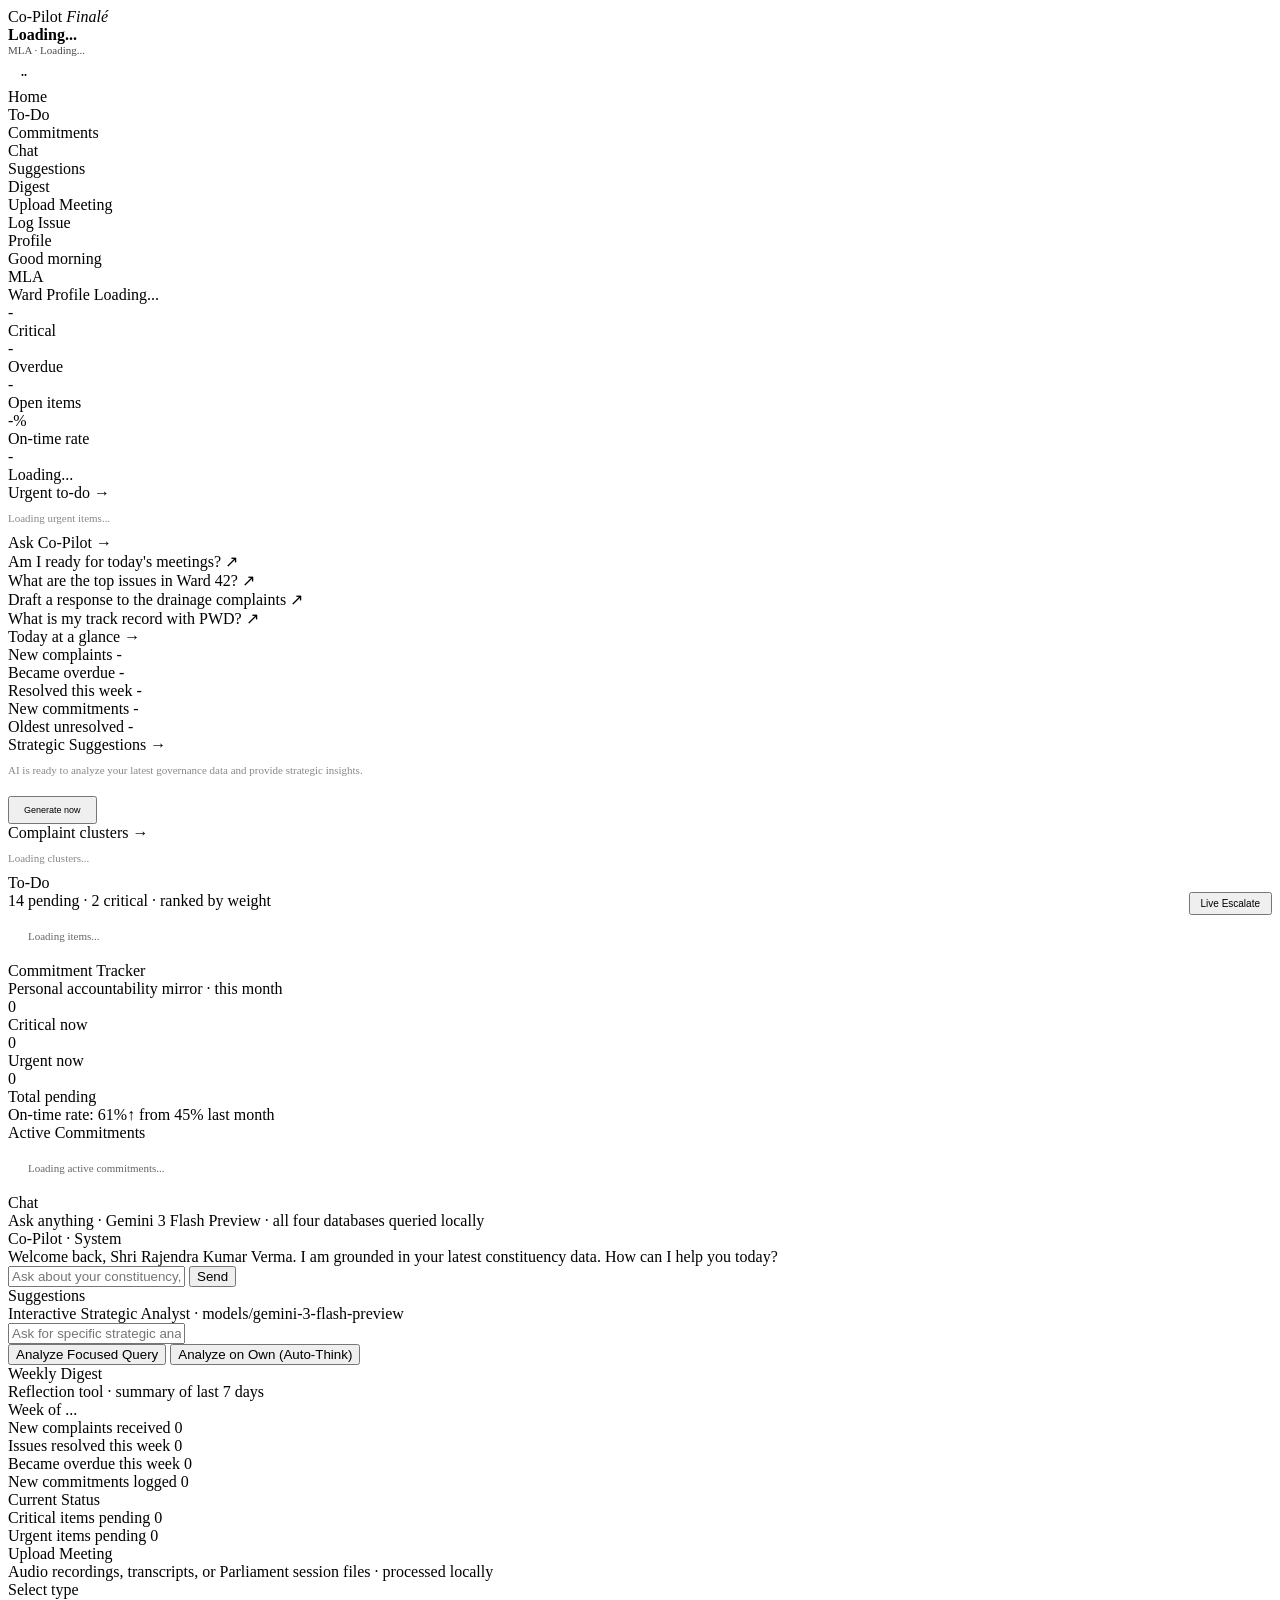
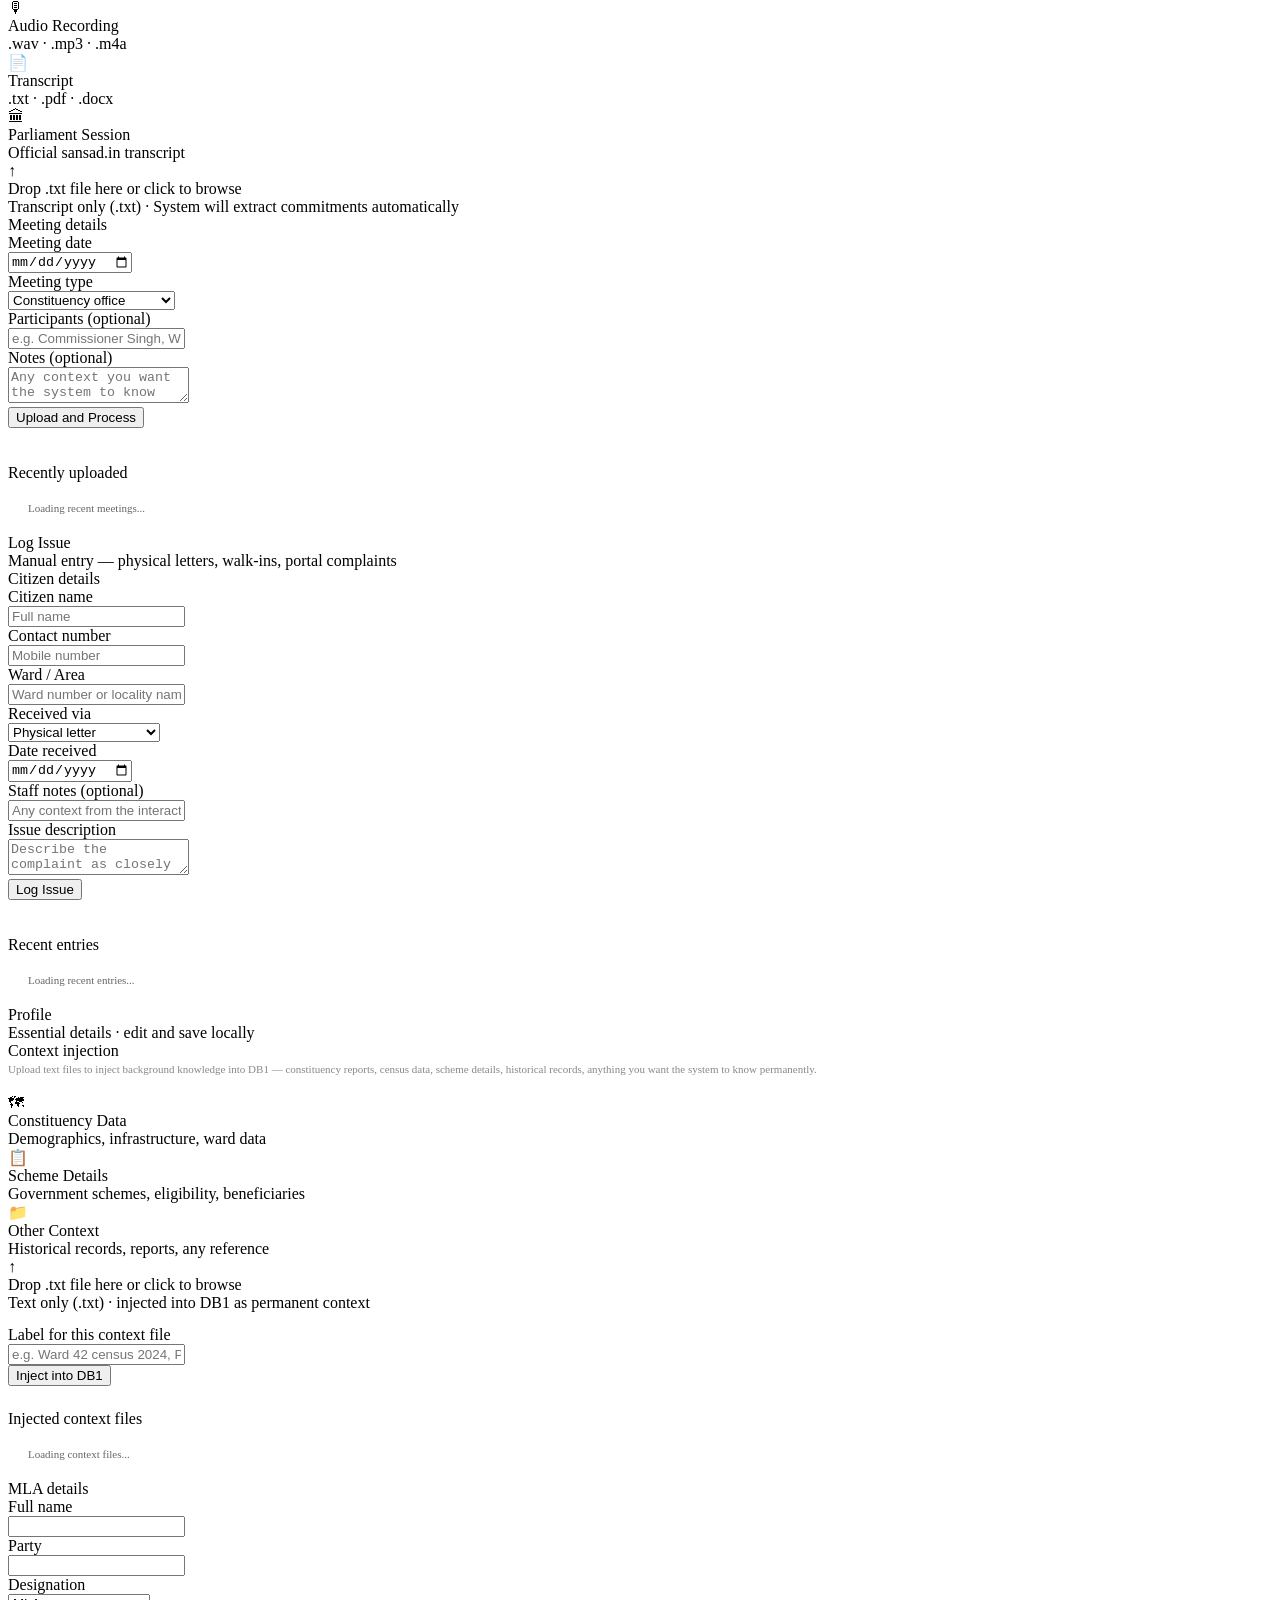
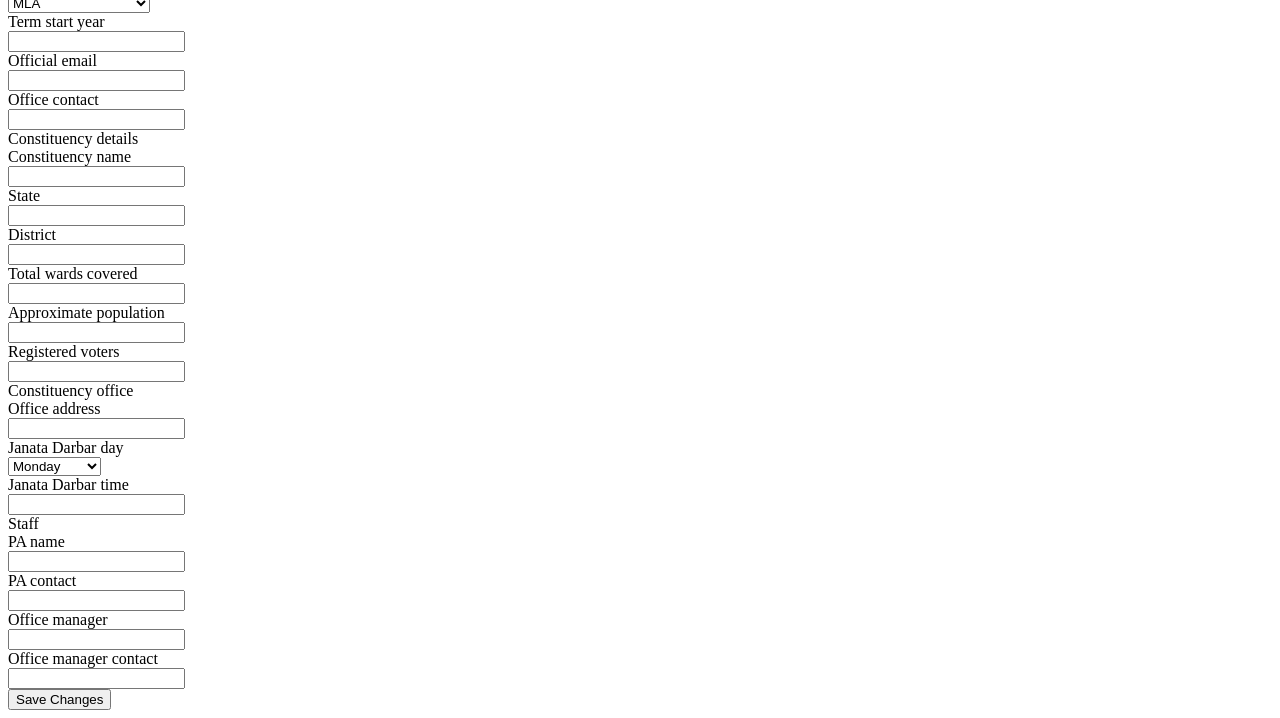
==== Project/index.html @ c38d3a48 "UI/UX overhaul: Transition to Modern Secretariat design system - Updated typography to IBM Plex Sans" ====
<!DOCTYPE html>
<html lang="en">

<head>
  <meta charset="UTF-8">
  <meta name="viewport" content="width=device-width, initial-scale=1.0">
  <title>Co-Pilot</title>
  <link rel="stylesheet" href="/static/style.css">
</head>

<body>

  <div class="topbar">
    <div class="logo">Co-Pilot <em>Finalé</em></div>
    <div class="user-info">
      <div>
        <b id="top-user-name">Loading...</b>
        <div id="top-user-sub" style="font-size: 11px; opacity: 0.7;">MLA · Loading...</div>
      </div>
      <div style="width: 32px; height: 32px; background: var(--mid); border-radius: 50%; display: flex; align-items: center; justify-content: center; font-weight: 600; color: var(--blue); font-size: 12px; border: 1px solid var(--border);">
        <span id="user-initials">..</span>
      </div>
    </div>
  </div>

  <div class="nav">
    <div class="nav-tab active" onclick="go(this,'home')">Home</div>
    <div class="nav-tab" onclick="go(this,'todo')">To-Do</div>
    <div class="nav-tab" onclick="go(this,'commitments')">Commitments</div>
    <div class="nav-tab" onclick="go(this,'chat')">Chat</div>
    <div class="nav-tab" onclick="go(this,'suggestions')">Suggestions</div>
    <div class="nav-tab" onclick="go(this,'digest')">Digest</div>
    <div class="nav-tab" onclick="go(this,'upload')">Upload Meeting</div>
    <div class="nav-tab" onclick="go(this,'issues')">Log Issue</div>
    <div class="nav-tab" onclick="go(this,'profile')">Profile</div>
  </div>

  <!-- HOME -->
  <div class="page active" id="page-home">

    <div class="home-hero">
      <div>
        <div class="home-greeting" id="home-greeting-text">Good morning</div>
        <div class="home-name"><span id="hero-user-name">MLA</span></div>
        <div class="home-meta" id="hero-user-meta">Ward Profile Loading...</div>
        <div class="home-quick-stats">
          <div class="hqs">
            <div class="hqs-num red">-</div>
            <div class="hqs-lbl">Critical</div>
          </div>
          <div class="hqs">
            <div class="hqs-num amber">-</div>
            <div class="hqs-lbl">Overdue</div>
          </div>
          <div class="hqs">
            <div class="hqs-num blue">-</div>
            <div class="hqs-lbl">Open items</div>
          </div>
          <div class="hqs">
            <div class="hqs-num green">-%</div>
            <div class="hqs-lbl">On-time rate</div>
          </div>
        </div>
      </div>
      <div class="home-date-block">
        <div class="home-big-date" id="home-date-day">-</div>
        <div class="home-day" id="home-date-full">Loading...</div>
      </div>
    </div>

    <div class="home-grid">

      <!-- URGENT TODO -->
      <div class="home-card" onclick="goPage('todo')">
        <div class="home-card-label">Urgent to-do <span>→</span></div>
        <div style="color:#888;font-size:11px;padding:10px 0">Loading urgent items...</div>
      </div>

      <!-- QUICK CHAT -->
      <div class="home-card" onclick="goPage('chat')">
        <div class="home-card-label">Ask Co-Pilot <span>→</span></div>
        <div class="home-chat-prompt">
          <span>Am I ready for today's meetings?</span>
          <span class="home-chat-prompt-arrow">↗</span>
        </div>
        <div class="home-chat-prompt">
          <span>What are the top issues in Ward 42?</span>
          <span class="home-chat-prompt-arrow">↗</span>
        </div>
        <div class="home-chat-prompt">
          <span>Draft a response to the drainage complaints</span>
          <span class="home-chat-prompt-arrow">↗</span>
        </div>
        <div class="home-chat-prompt">
          <span>What is my track record with PWD?</span>
          <span class="home-chat-prompt-arrow">↗</span>
        </div>
      </div>

      <!-- TODAY'S DIGEST -->
      <div class="home-card" onclick="goPage('digest')">
        <div class="home-card-label">Today at a glance <span>→</span></div>
        <div class="home-digest-row">
          <span class="hdr-key">New complaints</span>
          <span class="hdr-val">-</span>
        </div>
        <div class="home-digest-row">
          <span class="hdr-key">Became overdue</span>
          <span class="hdr-val red">-</span>
        </div>
        <div class="home-digest-row">
          <span class="hdr-key">Resolved this week</span>
          <span class="hdr-val green">-</span>
        </div>
        <div class="home-digest-row">
          <span class="hdr-key">New commitments</span>
          <span class="hdr-val">-</span>
        </div>
        <div class="home-digest-row">
          <span class="hdr-key">Oldest unresolved</span>
          <span class="hdr-val">-</span>
        </div>
      </div>

      <!-- SUGGESTIONS -->
      <div class="home-card" onclick="goPage('suggestions')">
        <div class="home-card-label">Strategic Suggestions <span>→</span></div>
        <div id="home-suggestions-content">
          <div style="color:#888;font-size:11px;padding:10px 0">AI is ready to analyze your latest governance data and provide strategic insights.</div>
        </div>
        <div style="margin-top:10px">
          <button class="gen-btn" style="margin-bottom:0;font-size:9px;padding:7px 14px"
            onclick="event.stopPropagation();showSug()">Generate now</button>
        </div>
      </div>

      <!-- COMPLAINT CLUSTERS -->
      <div class="home-card" onclick="goPage('issues')">
        <div class="home-card-label">Complaint clusters <span>→</span></div>
        <div style="color:#888;font-size:11px;padding:10px 0">Loading clusters...</div>
      </div>

    </div>

  </div>
  </div>

  <div class="page" id="page-todo">
    <div class="page-title">To-Do</div>
    <div class="page-sub">
      <span id="todo-stats-summary">14 pending · 2 critical</span> · ranked by weight
      <button class="gen-btn" style="float:right;margin:0;padding:4px 10px;font-size:10px" onclick="liveEscalate()">Live Escalate</button>
    </div>

    <div style="color:#666;font-size:11px;padding:20px">Loading items...</div>
  </div>

  <!-- COMMITMENTS -->
  <div class="page" id="page-commitments">
    <div class="page-title">Commitment Tracker</div>
    <div class="page-sub">Personal accountability mirror · this month</div>

    <div class="stats-row">
      <div class="stat-box clickable" onclick="goTodo('critical')">
        <div class="stat-num red">0</div>
        <div class="stat-lbl">Critical now</div>
      </div>
      <div class="stat-box clickable" onclick="goTodo('urgent')">
        <div class="stat-num amber">0</div>
        <div class="stat-lbl">Urgent now</div>
      </div>
      <div class="stat-box clickable" onclick="goTodo()">
        <div class="stat-num blue">0</div>
        <div class="stat-lbl">Total pending</div>
      </div>
    </div>

    <div class="bar-wrap">
      <div class="bar">
        <div class="bar-fill" style="width:61%"></div>
      </div>
      <div class="bar-labels"><span>On-time rate: 61%</span><span>↑ from 45% last month</span></div>
    </div>

    <div class="section-label">Active Commitments</div>
    <div id="active-commitments-list" class="issue-list">
      <div style="color:#666;font-size:11px;padding:20px">Loading active commitments...</div>
    </div>

    <div id="history-section"></div>
  </div>

  <!-- CHAT -->
  <div class="page" id="page-chat">
    <div class="page-title">Chat</div>
    <div class="page-sub">Ask anything · Gemini 3 Flash Preview · all four databases queried locally</div>

    <div class="chat-wrap">
      <div class="chat-log">
        <div class="msg">
          <div class="msg-from">Co-Pilot · System</div>
          <div class="bubble ai">
            Welcome back, Shri Rajendra Kumar Verma. I am grounded in your latest constituency data. How can I help you today?
          </div>
        </div>
      </div>
      <div class="chat-input-row">
        <input class="chat-input" type="text"
          placeholder="Ask about your constituency, commitments, patterns, or draft a response...">
        <button class="chat-send">Send</button>
      </div>
    </div>
  </div>

  <!-- SUGGESTIONS -->
  <div class="page" id="page-suggestions">
    <div class="page-title">Suggestions</div>
    <div class="page-sub">Interactive Strategic Analyst · models/gemini-3-flash-preview</div>
    <div class="sug-input-wrap">
      <input type="text" id="sug-query" placeholder="Ask for specific strategic analysis... (e.g. 'How can I fix the drainage crisis in Ward 42?')">
      <div class="sug-btn-group">
        <button class="gen-btn" id="sug-gen-btn" onclick="generateSuggestions()">Analyze Focused Query</button>
        <button class="gen-btn btn-alt" id="sug-auto-btn" onclick="generateSuggestions(true)">Analyze on Own (Auto-Think)</button>
      </div>
    </div>

    <div id="sug-trace-container" style="display:none; margin-bottom: 20px;">
        <div class="trace-dropdown">
            <div class="trace-header" onclick="toggleTrace()">
                <span id="trace-summary">Analysing...</span>
                <span class="trace-arrow">▼</span>
            </div>
            <div id="trace-content" class="trace-content" style="display:none">
                <!-- Trace entries injected here -->
            </div>
        </div>
    </div>

    <div id="sug-results" class="issue-list" style="display:none">
      <!-- Real suggestions will be injected here -->
    </div>

    <div id="sug-followup-area" style="display:none; border-top: 1px solid var(--mid); padding-top: 24px; margin-top: 30px;">
      <div class="section-label">Refine Strategic Analysis</div>
      <div class="sug-input-wrap" style="background: var(--paper); border: 2px solid var(--ink);">
        <input type="text" id="sug-chat-input" placeholder="Ask a follow-up or refine these suggestions...">
        <button class="gen-btn" style="margin-bottom:0" onclick="sendSuggestionsFollowup()">Analyze & Append</button>
      </div>
    </div>
  </div>

  <!-- DIGEST -->
  <div class="page" id="page-digest">
    <div class="page-title">Weekly Digest</div>
    <div class="page-sub">Reflection tool · summary of last 7 days</div>

    <div id="digest-weekly">
      <div class="digest-date" id="digest-period">Week of ...</div>

      <div class="d-row clickable" onclick="drillDown('New complaints', 'new_items')">
        <span class="d-key">New complaints received</span>
        <span class="d-val" id="dw-new-issues">0</span>
      </div>
      <div class="d-row clickable" onclick="drillDown('Issues resolved', 'resolved')">
        <span class="d-key">Issues resolved this week</span>
        <span class="d-val green" id="dw-resolved">0</span>
      </div>
      <div class="d-row clickable" onclick="drillDown('Became overdue', 'became_overdue')">
        <span class="d-key">Became overdue this week</span>
        <span class="d-val red" id="dw-overdue">0</span>
      </div>
      <div class="d-row clickable" onclick="drillDown('New commitments', 'new_commitments')">
        <span class="d-key">New commitments logged</span>
        <span class="d-val" id="dw-new-commitments">0</span>
      </div>

      <div class="section-label">Current Status</div>
      <div class="d-row clickable" onclick="goTodo('critical')">
        <span class="d-key">Critical items pending</span>
        <span class="d-val red" id="dw-open-critical">0</span>
      </div>
      <div class="d-row clickable" onclick="goTodo('urgent')">
        <span class="d-key">Urgent items pending</span>
        <span class="d-val amber" id="dw-open-urgent">0</span>
      </div>
    </div>
  </div>


  <!-- UPLOAD MEETING -->
  <div class="page" id="page-upload">
    <div class="page-title">Upload Meeting</div>
    <div class="page-sub">Audio recordings, transcripts, or Parliament session files · processed locally</div>

    <div class="section-label">Select type</div>

    <div class="upload-type-row">
      <div class="upload-type selected" onclick="selectType(this)">
        <div class="upload-type-icon">🎙</div>
        <div class="upload-type-name">Audio Recording</div>
        <div class="upload-type-desc">.wav · .mp3 · .m4a</div>
      </div>
      <div class="upload-type" onclick="selectType(this)">
        <div class="upload-type-icon">📄</div>
        <div class="upload-type-name">Transcript</div>
        <div class="upload-type-desc">.txt · .pdf · .docx</div>
      </div>
      <div class="upload-type" onclick="selectType(this)">
        <div class="upload-type-icon">🏛</div>
        <div class="upload-type-name">Parliament Session</div>
        <div class="upload-type-desc">Official sansad.in transcript</div>
      </div>
    </div>

    <div class="upload-zone" onclick="this.querySelector('input').click()" id="meeting-upload-zone">
      <div class="upload-icon">↑</div>
      <div class="upload-label" id="meeting-file-label">Drop .txt file here or click to browse</div>
      <div class="upload-sub">Transcript only (.txt) · System will extract commitments automatically</div>
      <input type="file" id="meeting-file-input" accept=".txt" style="display:none" onchange="document.getElementById('meeting-file-label').innerText = this.files[0].name">
    </div>

    <div class="section-label">Meeting details</div>

    <div class="field-row">
      <div class="field-label">Meeting date</div>
      <input class="field-input" type="date" id="meeting-date">
    </div>

    <div class="field-row">
      <div class="field-label">Meeting type</div>
      <select class="field-input" id="meeting-type">
        <option>Constituency office</option>
        <option>Department / bureaucrat</option>
        <option>Party internal</option>
        <option>Janata Darbar</option>
        <option>Parliament session</option>
        <option>Other</option>
      </select>
    </div>

    <div class="field-row">
      <div class="field-label">Participants (optional)</div>
      <input class="field-input" type="text" id="meeting-participants" placeholder="e.g. Commissioner Singh, Ward Councillor Sharma">
    </div>

    <div class="field-row">
      <div class="field-label">Notes (optional)</div>
      <textarea class="field-input" id="meeting-notes" placeholder="Any context you want the system to know about this meeting"></textarea>
    </div>

    <button class="submit-btn" id="meeting-upload-btn" onclick="uploadMeeting()">Upload and Process</button>
    <div id="meeting-upload-status" style="display:none;margin-top:12px;font-size:11px;color:var(--green)"></div>

    <div class="section-label" style="margin-top:36px">Recently uploaded</div>

    <div class="uploaded-list">
      <div style="color:#666;font-size:11px;padding:20px">Loading recent meetings...</div>
    </div>
  </div>

  <!-- LOG ISSUE -->
  <div class="page" id="page-issues">
    <div class="page-title">Log Issue</div>
    <div class="page-sub">Manual entry — physical letters, walk-ins, portal complaints</div>

    <div class="section-label">Citizen details</div>

    <div class="two-col">
      <div class="field-row">
        <div class="field-label">Citizen name</div>
        <input class="field-input" type="text" placeholder="Full name">
      </div>
      <div class="field-row">
        <div class="field-label">Contact number</div>
        <input class="field-input" type="text" placeholder="Mobile number">
      </div>
      <div class="field-row">
        <div class="field-label">Ward / Area</div>
        <input class="field-input" type="text" placeholder="Ward number or locality name">
      </div>
      <div class="field-row">
        <div class="field-label">Received via</div>
        <select class="field-input">
          <option>Physical letter</option>
          <option>Walk-in visit</option>
          <option>CPGRAMS portal</option>
          <option>State grievance portal</option>
          <option>Other portal</option>
          <option>Other</option>
        </select>
      </div>
      <div class="field-row">
        <div class="field-label">Date received</div>
        <input class="field-input" type="date">
      </div>
      <div class="field-row">
        <div class="field-label">Staff notes (optional)</div>
        <input class="field-input" type="text" placeholder="Any context from the interaction">
      </div>
      <div class="field-row full-col">
        <div class="field-label">Issue description</div>
        <textarea class="field-input"
          placeholder="Describe the complaint as closely to the citizen's own words as possible — used for clustering"></textarea>
      </div>
    </div>

    <button class="submit-btn" onclick="logIssue()">Log Issue</button>

    <div id="submit-confirm" style="display:none;margin-top:12px;font-size:11px;color:var(--green)">
      Issue logged — system will cluster and weight automatically
    </div>

    <div class="section-label" style="margin-top:36px">Recent entries</div>

    <div id="recent-complaints-list" class="issue-list">
      <div style="color:#666;font-size:11px;padding:20px">Loading recent entries...</div>
    </div>
  </div>

  <!-- PROFILE -->
  <div class="page" id="page-profile">
    <div class="page-title">Profile</div>
    <div class="page-sub">Essential details · edit and save locally</div>

    <div class="section-label">Context injection</div>

    <div style="font-size:11px;color:#888;margin-bottom:16px;line-height:1.7">
      Upload text files to inject background knowledge into DB1 — constituency reports, census data, scheme details,
      historical records, anything you want the system to know permanently.
    </div>

    <div class="upload-type-row" style="grid-template-columns:1fr 1fr 1fr">
      <div class="upload-type selected" onclick="selectCtx(this)">
        <div class="upload-type-icon">🗺</div>
        <div class="upload-type-name">Constituency Data</div>
        <div class="upload-type-desc">Demographics, infrastructure, ward data</div>
      </div>
      <div class="upload-type" onclick="selectCtx(this)">
        <div class="upload-type-icon">📋</div>
        <div class="upload-type-name">Scheme Details</div>
        <div class="upload-type-desc">Government schemes, eligibility, beneficiaries</div>
      </div>
      <div class="upload-type" onclick="selectCtx(this)">
        <div class="upload-type-icon">📁</div>
        <div class="upload-type-name">Other Context</div>
        <div class="upload-type-desc">Historical records, reports, any reference</div>
      </div>
    </div>

    <div class="upload-zone" onclick="this.querySelector('input').click()" style="margin-bottom:14px">
      <div class="upload-icon">↑</div>
      <div class="upload-label" id="ctx-file-label">Drop .txt file here or click to browse</div>
      <div class="upload-sub">Text only (.txt) · injected into DB1 as permanent context</div>
      <input type="file" id="ctx-file-input" accept=".txt" style="display:none" onchange="document.getElementById('ctx-file-label').innerText = this.files[0].name">
    </div>

    <div class="field-row">
      <div class="field-label">Label for this context file</div>
      <input class="field-input" type="text" id="ctx-label" placeholder="e.g. Ward 42 census 2024, PM Awas scheme details">
    </div>

    <button class="submit-btn" style="margin-bottom:24px" id="ctx-upload-btn" onclick="uploadContext()">Inject into DB1</button>

    <div id="inject-confirm" style="display:none;margin-bottom:16px;font-size:11px;color:var(--green)">
      Context injected — DB1 updated
    </div>

    <div class="section-label" style="margin-top:0">Injected context files</div>

    <div class="uploaded-list">
      <div style="color:#666;font-size:11px;padding:20px">Loading context files...</div>
    </div>

    <div class="section-label">MLA details</div>

    <div class="two-col">
      <div class="field-row">
        <div class="field-label">Full name</div>
        <input class="field-input" type="text" id="prof-name">
      </div>
      <div class="field-row">
        <div class="field-label">Party</div>
        <input class="field-input" type="text" id="prof-party">
      </div>
      <div class="field-row">
        <div class="field-label">Designation</div>
        <select class="field-input" id="prof-designation">
          <option>MLA</option>
          <option>MP (Lok Sabha)</option>
          <option>MP (Rajya Sabha)</option>
          <option>Municipal Councillor</option>
          <option>Other</option>
        </select>
      </div>
      <div class="field-row">
        <div class="field-label">Term start year</div>
        <input class="field-input" type="text" id="prof-term">
      </div>
      <div class="field-row">
        <div class="field-label">Official email</div>
        <input class="field-input" type="text" id="prof-email">
      </div>
      <div class="field-row">
        <div class="field-label">Office contact</div>
        <input class="field-input" type="text" id="prof-contact">
      </div>
    </div>

    <div class="section-label">Constituency details</div>

    <div class="two-col">
      <div class="field-row">
        <div class="field-label">Constituency name</div>
        <input class="field-input" type="text" id="prof-ward-name">
      </div>
      <div class="field-row">
        <div class="field-label">State</div>
        <input class="field-input" type="text" id="prof-state">
      </div>
      <div class="field-row">
        <div class="field-label">District</div>
        <input class="field-input" type="text" id="prof-district">
      </div>
      <div class="field-row">
        <div class="field-label">Total wards covered</div>
        <input class="field-input" type="text" id="prof-wards-covered">
      </div>
      <div class="field-row">
        <div class="field-label">Approximate population</div>
        <input class="field-input" type="text" id="prof-population">
      </div>
      <div class="field-row">
        <div class="field-label">Registered voters</div>
        <input class="field-input" type="text" id="prof-voters">
      </div>
    </div>

    <div class="section-label">Constituency office</div>

    <div class="two-col">
      <div class="field-row full-col">
        <div class="field-label">Office address</div>
        <input class="field-input" type="text" id="prof-address">
      </div>
      <div class="field-row">
        <div class="field-label">Janata Darbar day</div>
        <select class="field-input" id="prof-jd-day">
          <option>Monday</option>
          <option>Tuesday</option>
          <option>Wednesday</option>
          <option>Thursday</option>
          <option>Friday</option>
          <option>Saturday</option>
        </select>
      </div>
      <div class="field-row">
        <div class="field-label">Janata Darbar time</div>
        <input class="field-input" type="text" id="prof-jd-time">
      </div>
    </div>

    <div class="section-label">Staff</div>

    <div class="two-col">
      <div class="field-row">
        <div class="field-label">PA name</div>
        <input class="field-input" type="text" id="prof-pa-name">
      </div>
      <div class="field-row">
        <div class="field-label">PA contact</div>
        <input class="field-input" type="text" id="prof-pa-contact">
      </div>
      <div class="field-row">
        <div class="field-label">Office manager</div>
        <input class="field-input" type="text" id="prof-manager-name">
      </div>
      <div class="field-row">
        <div class="field-label">Office manager contact</div>
        <input class="field-input" type="text" id="prof-manager-contact">
      </div>
    </div>


    <button class="submit-btn" onclick="saveProfile()">Save Changes</button>

    <div id="prof-confirm" style="display:none;margin-top:12px;font-size:11px;color:var(--green)">
      Changes saved locally
    </div>
  </div>

  <script src="/static/script.js"></script>
</body>

</html>
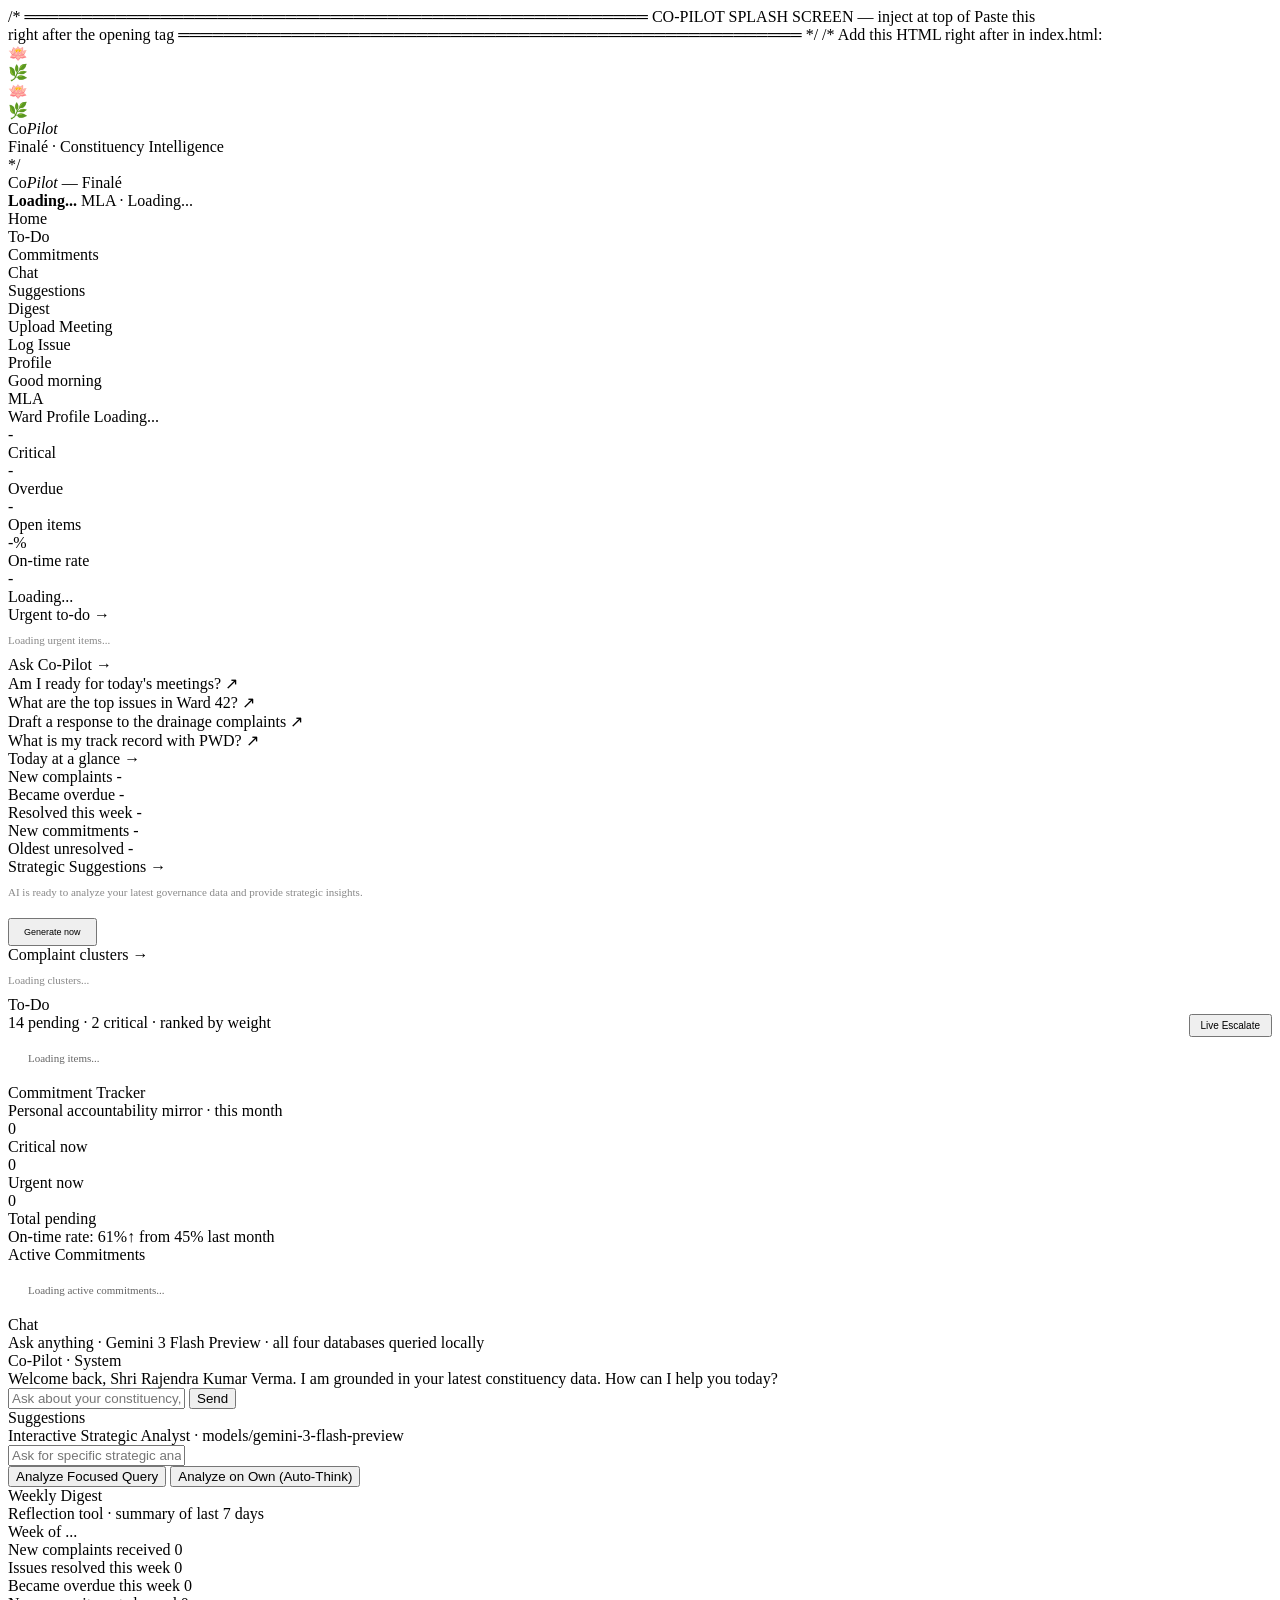
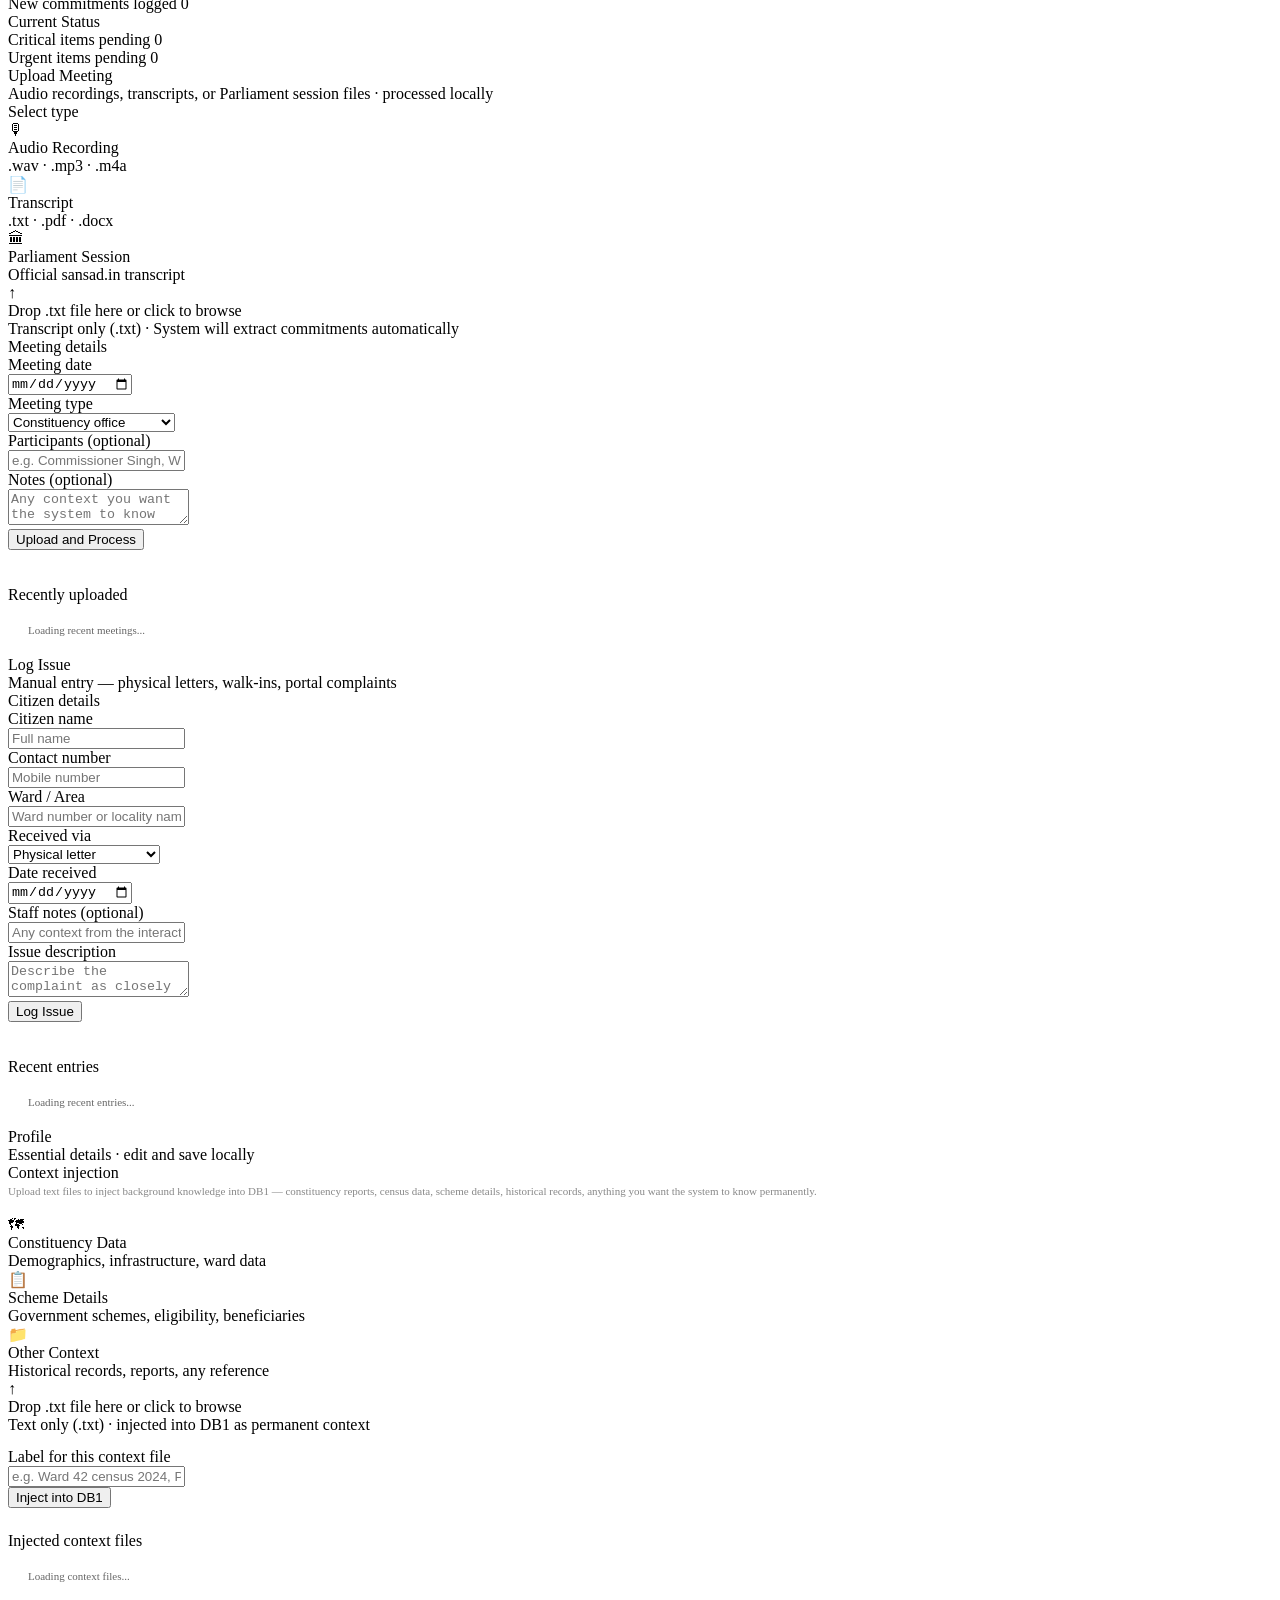
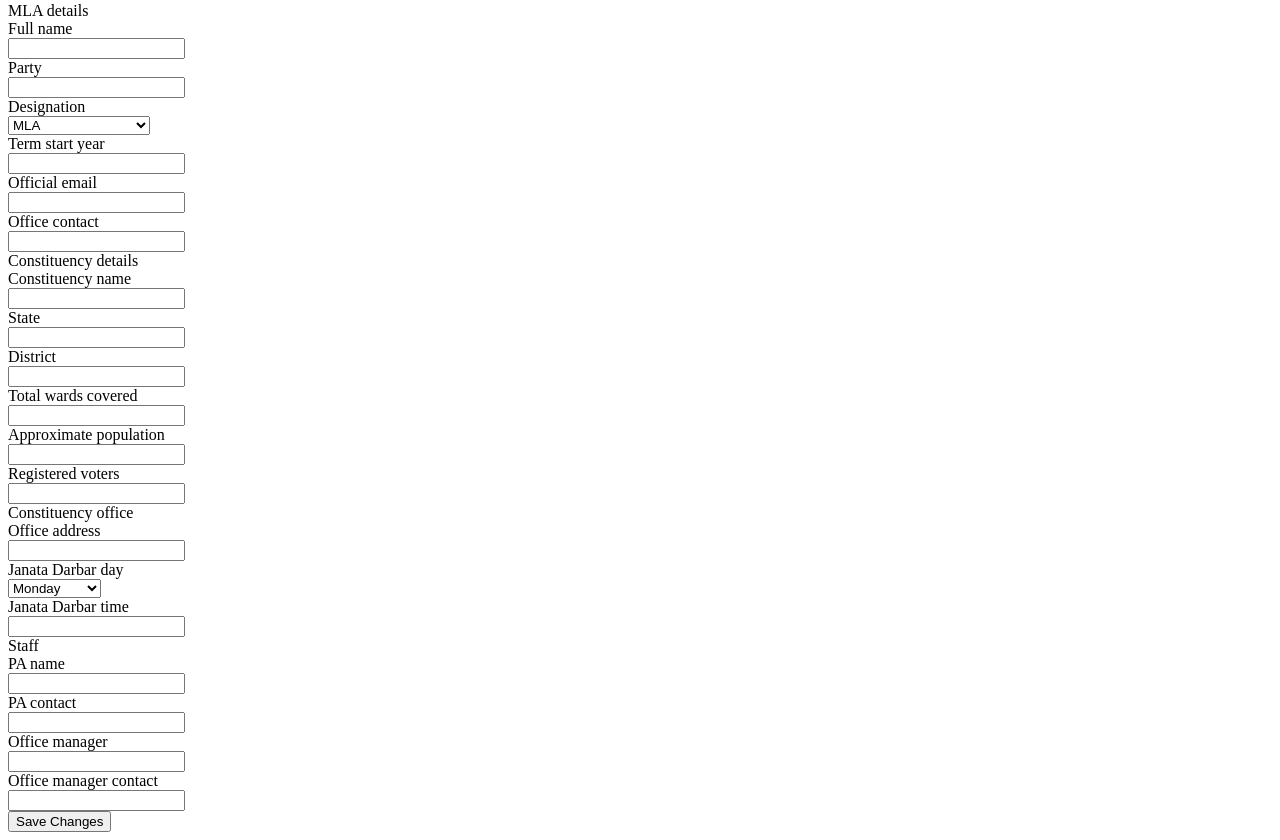
==== commit 423004f8: "Add splash screen instructions in index.html Added a comment block with instructions for injecting a" ====
--- a/Project/index.html
+++ b/Project/index.html
@@ -1,4 +1,4 @@
-<!DOCTYPE html>
+ <!DOCTYPE html>
 <html lang="en">
 
 <head>
@@ -9,17 +9,41 @@
 </head>
 
 <body>
+  /* ═══════════════════════════════════════════════════════
+   CO-PILOT SPLASH SCREEN — inject at top of <body>
+   Paste this <div> right after the opening <body> tag
+   ═══════════════════════════════════════════════════════ */
+
+/*
+Add this HTML right after <body> in index.html:
+
+<div id="copilot-splash">
+  <div class="splash-frame"></div>
+  <div class="splash-ornament">🪷</div>
+  <div class="splash-ornament">🌿</div>
+  <div class="splash-ornament">🪷</div>
+  <div class="splash-ornament">🌿</div>
+  <div class="splash-rays"></div>
+  <div class="splash-sun"></div>
+  <div class="splash-title">Co<em>Pilot</em></div>
+  <div class="splash-subtitle">Finalé · Constituency Intelligence</div>
+</div>
+
+<script>
+  // Remove splash after animation completes
+  setTimeout(() => {
+    const splash = document.getElementById('copilot-splash');
+    if (splash) splash.remove();
+  }, 3900);
+</script>
+*/
+
 
   <div class="topbar">
-    <div class="logo">Co-Pilot <em>Finalé</em></div>
+    <div class="logo">Co<em>Pilot</em> — Finalé</div>
     <div class="user-info">
-      <div>
-        <b id="top-user-name">Loading...</b>
-        <div id="top-user-sub" style="font-size: 11px; opacity: 0.7;">MLA · Loading...</div>
-      </div>
-      <div style="width: 32px; height: 32px; background: var(--mid); border-radius: 50%; display: flex; align-items: center; justify-content: center; font-weight: 600; color: var(--blue); font-size: 12px; border: 1px solid var(--border);">
-        <span id="user-initials">..</span>
-      </div>
+      <b id="top-user-name">Loading...</b>
+      <span id="top-user-sub">MLA · Loading...</span>
     </div>
   </div>
 
@@ -591,4 +615,4 @@
   <script src="/static/script.js"></script>
 </body>
 
-</html>+</html>
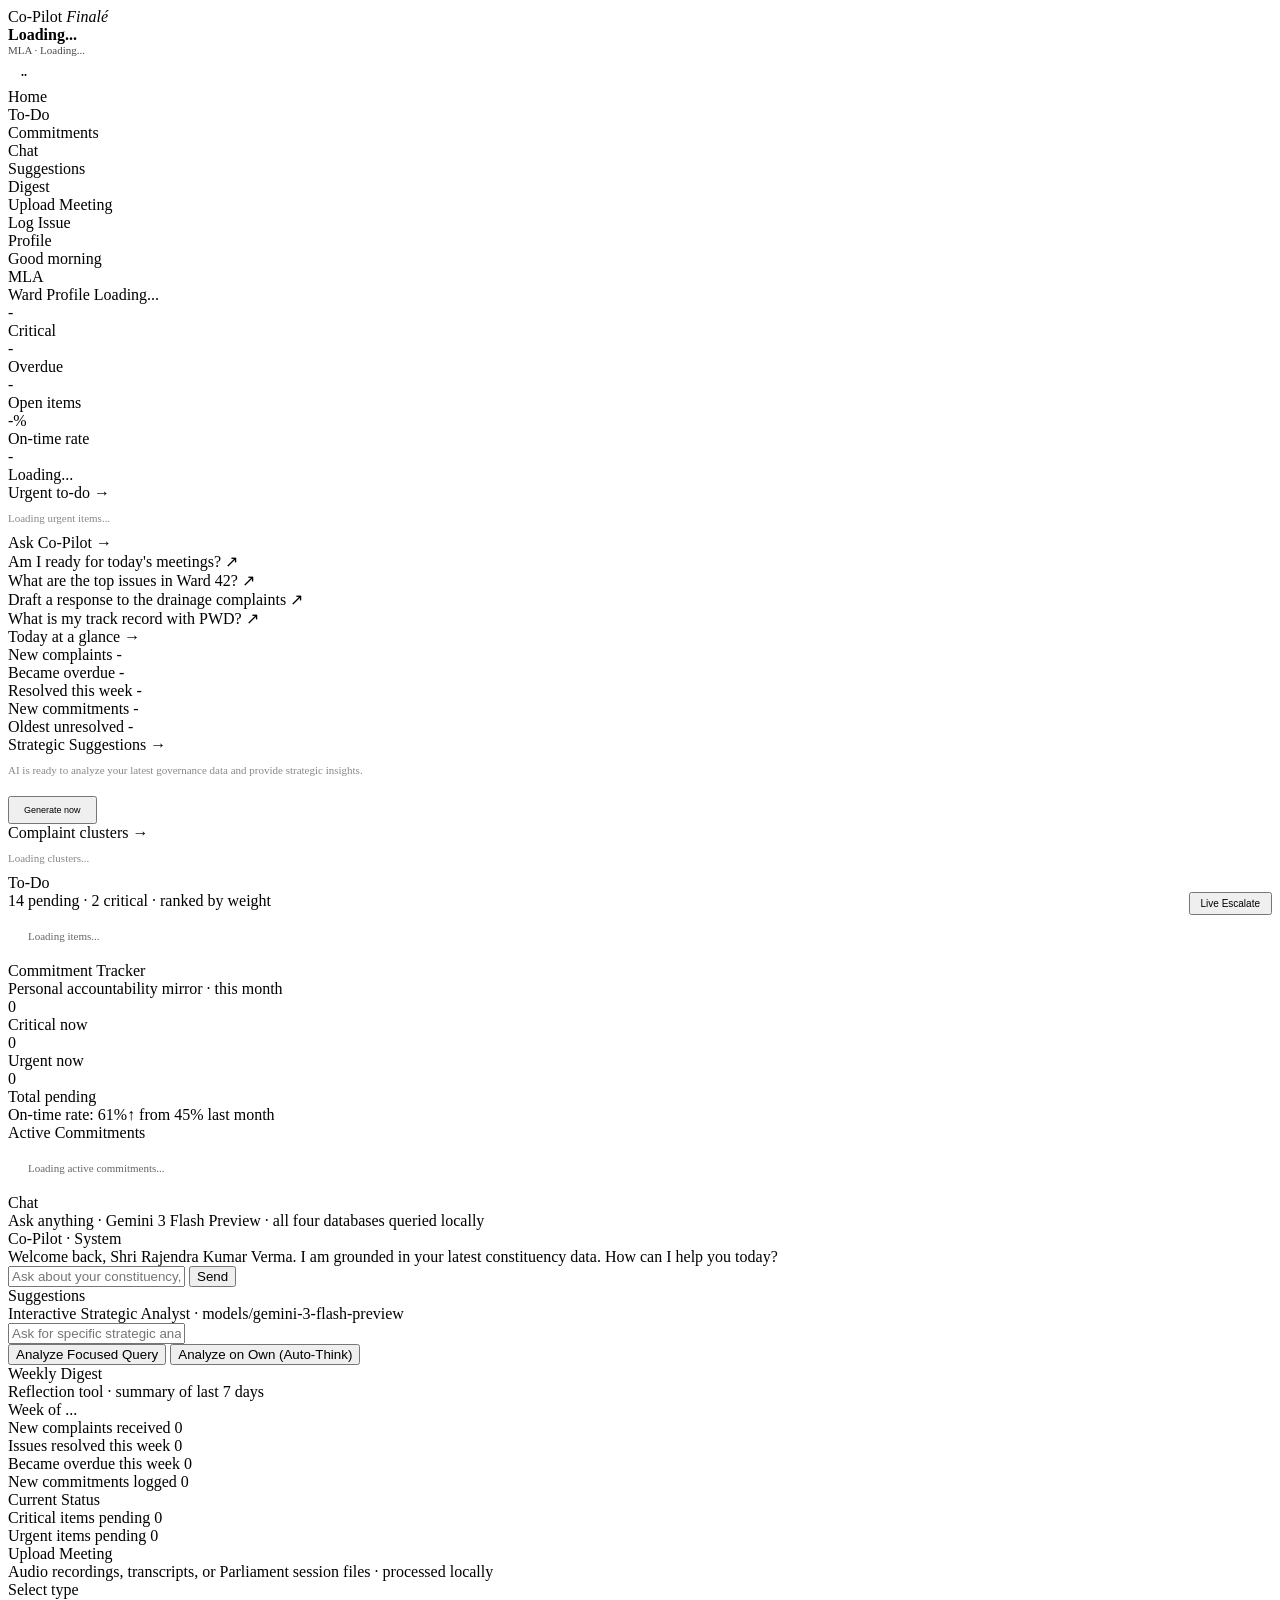
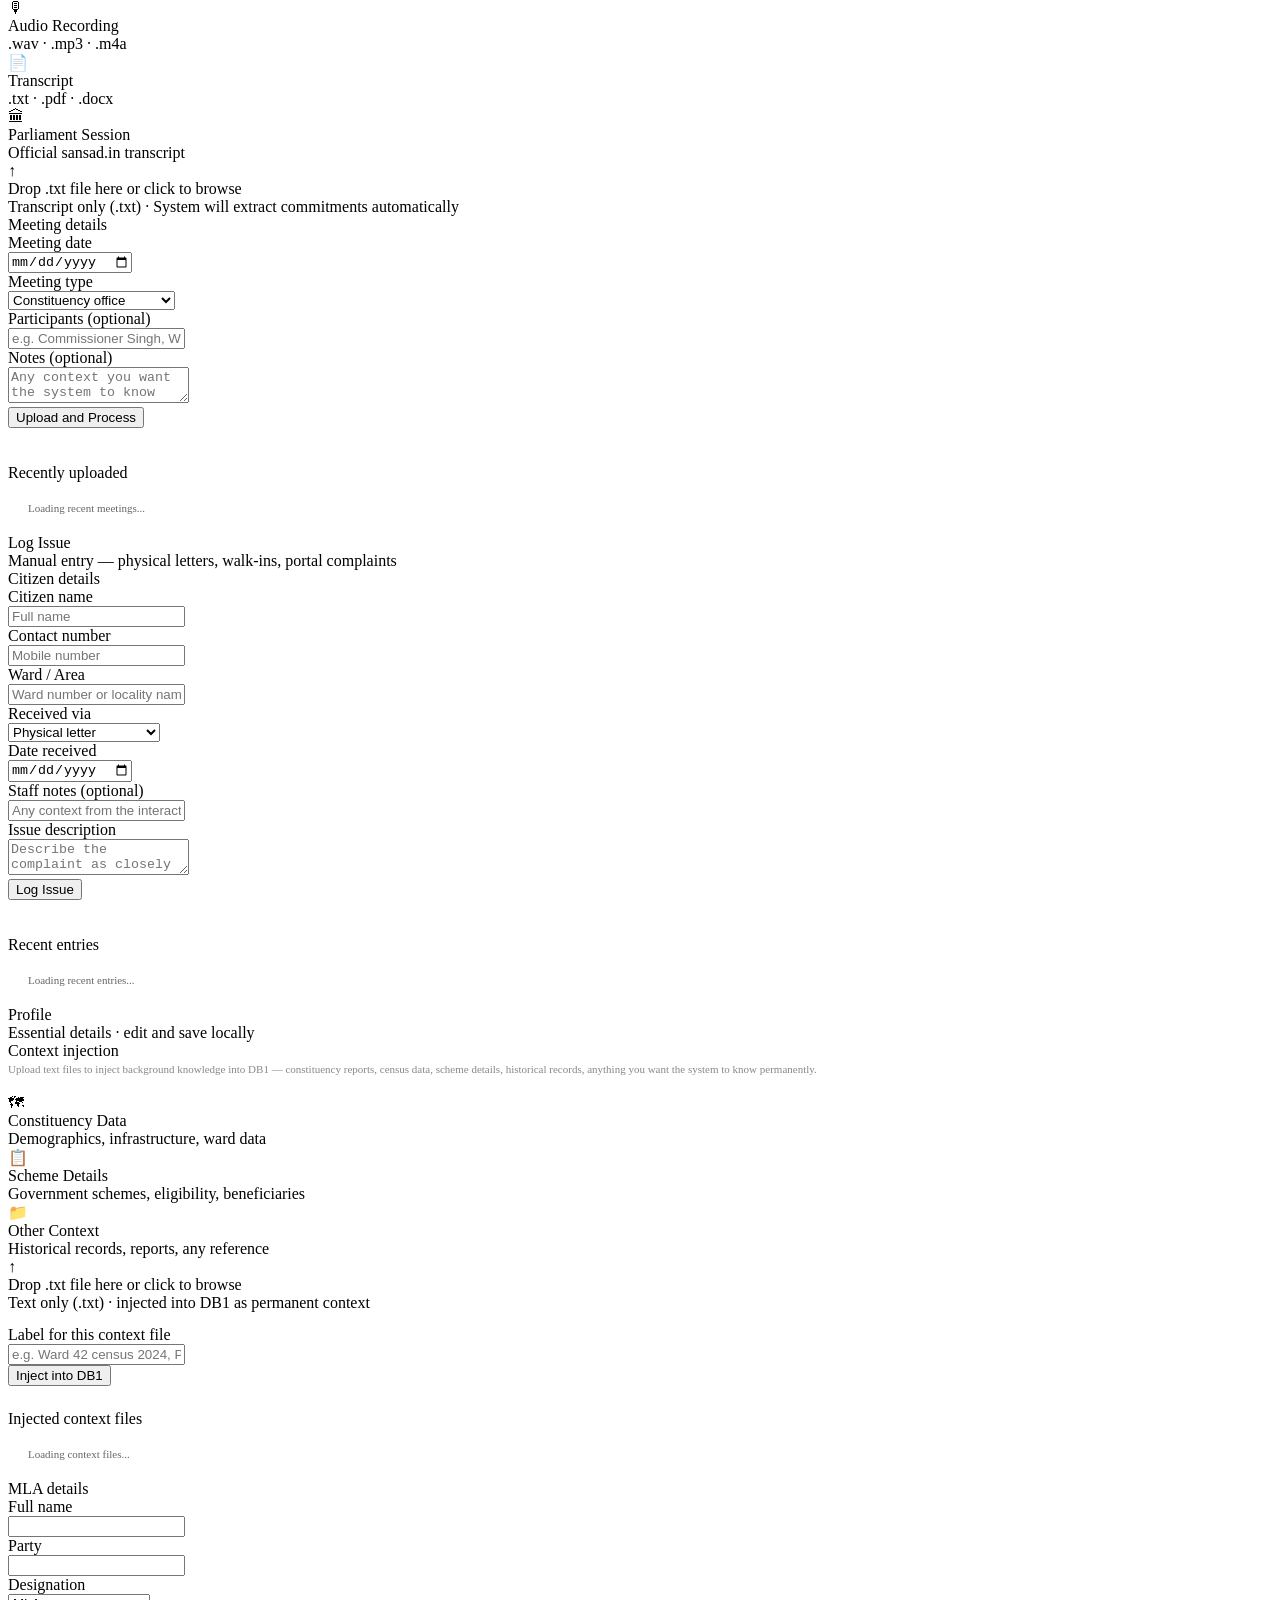
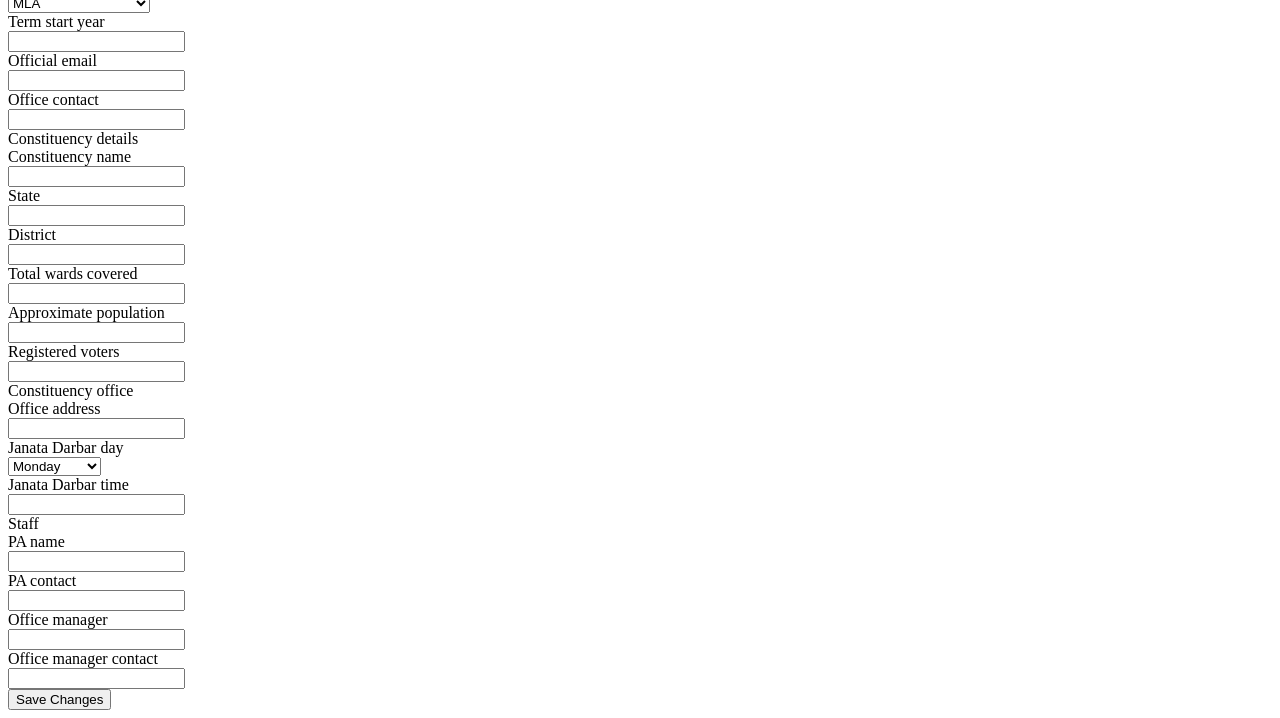
==== commit d9c7f9f8: "Merge pull request #27 from vassu-v/ui-ux-overhaul-finale-2991078229678636476 Dashboard UI/UX Modern" ====
--- a/Project/index.html
+++ b/Project/index.html
@@ -1,4 +1,4 @@
- <!DOCTYPE html>
+<!DOCTYPE html>
 <html lang="en">
 
 <head>
@@ -9,41 +9,17 @@
 </head>
 
 <body>
-  /* ═══════════════════════════════════════════════════════
-   CO-PILOT SPLASH SCREEN — inject at top of <body>
-   Paste this <div> right after the opening <body> tag
-   ═══════════════════════════════════════════════════════ */
-
-/*
-Add this HTML right after <body> in index.html:
-
-<div id="copilot-splash">
-  <div class="splash-frame"></div>
-  <div class="splash-ornament">🪷</div>
-  <div class="splash-ornament">🌿</div>
-  <div class="splash-ornament">🪷</div>
-  <div class="splash-ornament">🌿</div>
-  <div class="splash-rays"></div>
-  <div class="splash-sun"></div>
-  <div class="splash-title">Co<em>Pilot</em></div>
-  <div class="splash-subtitle">Finalé · Constituency Intelligence</div>
-</div>
-
-<script>
-  // Remove splash after animation completes
-  setTimeout(() => {
-    const splash = document.getElementById('copilot-splash');
-    if (splash) splash.remove();
-  }, 3900);
-</script>
-*/
-
 
   <div class="topbar">
-    <div class="logo">Co<em>Pilot</em> — Finalé</div>
+    <div class="logo">Co-Pilot <em>Finalé</em></div>
     <div class="user-info">
-      <b id="top-user-name">Loading...</b>
-      <span id="top-user-sub">MLA · Loading...</span>
+      <div>
+        <b id="top-user-name">Loading...</b>
+        <div id="top-user-sub" style="font-size: 11px; opacity: 0.7;">MLA · Loading...</div>
+      </div>
+      <div style="width: 32px; height: 32px; background: var(--mid); border-radius: 50%; display: flex; align-items: center; justify-content: center; font-weight: 600; color: var(--blue); font-size: 12px; border: 1px solid var(--border);">
+        <span id="user-initials">..</span>
+      </div>
     </div>
   </div>
 
@@ -615,4 +591,4 @@
   <script src="/static/script.js"></script>
 </body>
 
-</html>
+</html>
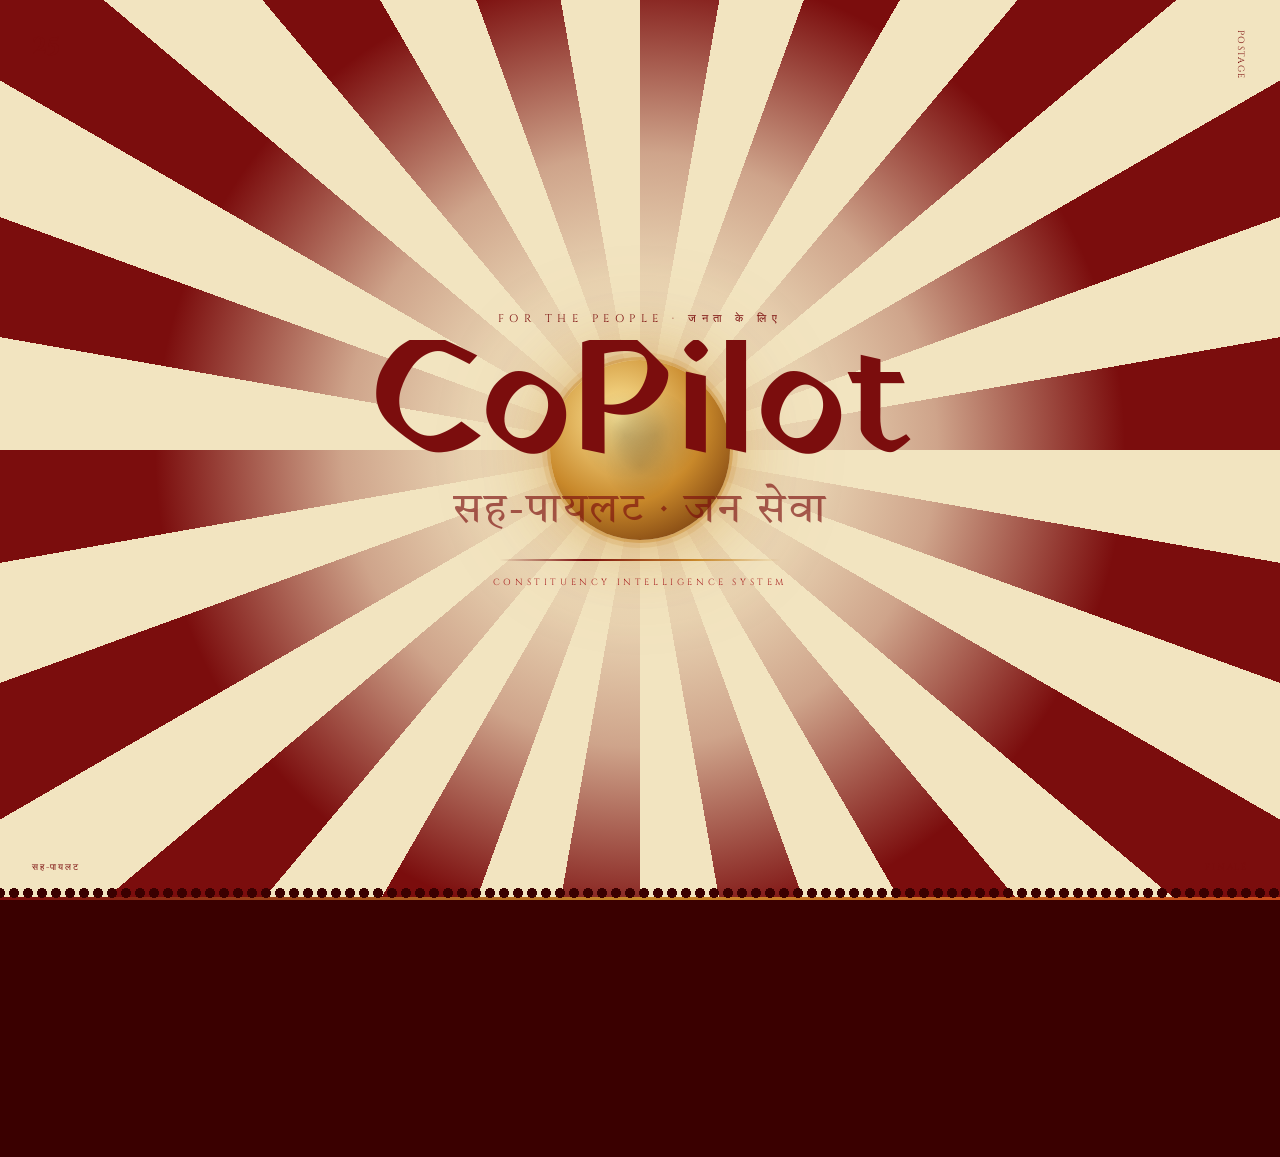
==== commit c535679f: "UI" ====
--- a/Project/index.html
+++ b/Project/index.html
@@ -1,594 +1,1004 @@
 <!DOCTYPE html>
 <html lang="en">
-
 <head>
-  <meta charset="UTF-8">
-  <meta name="viewport" content="width=device-width, initial-scale=1.0">
-  <title>Co-Pilot</title>
-  <link rel="stylesheet" href="/static/style.css">
+<meta charset="UTF-8">
+<meta name="viewport" content="width=device-width, initial-scale=1.0">
+<title>Co-Pilot — Finalé</title>
+<link href="https://fonts.googleapis.com/css2?family=Yatra+One&family=Tiro+Devanagari+Hindi:ital@0;1&family=Cinzel:wght@400;600;700&family=Space+Mono:ital,wght@0,400;0,700;1,400&display=swap" rel="stylesheet">
+<style>
+/* ══════════════════════════════════════════════
+   COPILOT FINALÉ — INDIAN MAXIMALISM EDITORIAL
+   Crimson × Beige × Gold  |  Raw · Bold · Desi
+══════════════════════════════════════════════ */
+:root{
+  --ink:   #0D0000;
+  --burg:  #3A0000;
+  --crim:  #7B0D0D;
+  --rust:  #A82020;
+  --saf:   #C94A1A;
+  --gold:  #C8882A;
+  --pgold: #E0C070;
+  --cream: #F2E4C0;
+  --beige: #EDD9A3;
+  --ivory: #FAF2DC;
+  --paper: #F5E8C4;
+  --green: #2D7A4F;
+  --blue:  #1A4A7A;
+  --ff-d: 'Yatra One',cursive;
+  --ff-h: 'Cinzel',serif;
+  --ff-hi:'Tiro Devanagari Hindi',serif;
+  --ff-m: 'Space Mono',monospace;
+  --ease: cubic-bezier(.16,1,.3,1);
+}
+*,*::before,*::after{box-sizing:border-box;margin:0;padding:0}
+html,body{height:100%;overflow-x:hidden}
+
+body{
+  background:var(--burg);
+  color:var(--beige);
+  font-family:var(--ff-m);
+  font-size:12px;
+  line-height:1.6;
+}
+
+/* ── GRAIN ── */
+body::after{
+  content:'';position:fixed;inset:0;z-index:9800;pointer-events:none;
+  background-image:url("data:image/svg+xml,%3Csvg xmlns='http://www.w3.org/2000/svg' width='256' height='256'%3E%3Cfilter id='n'%3E%3CfeTurbulence type='fractalNoise' baseFrequency='0.8' numOctaves='4' stitchTiles='stitch'/%3E%3C/filter%3E%3Crect width='100%25' height='100%25' filter='url(%23n)' opacity='0.06'/%3E%3C/svg%3E");
+  opacity:.6;mix-blend-mode:overlay;
+  animation:grain .1s steps(3) infinite;
+}
+@keyframes grain{
+  0%{transform:translate(0,0)}33%{transform:translate(-2px,2px)}66%{transform:translate(2px,-1px)}100%{transform:translate(-1px,1px)}
+}
+
+/* ══════════════════════════════════════════════
+   INTRO — THE SUNBURST POSTER
+══════════════════════════════════════════════ */
+#intro{
+  position:fixed;inset:0;z-index:9999;
+  display:flex;align-items:center;justify-content:center;
+  overflow:hidden;
+  background:var(--cream);
+  transition:opacity .8s ease .1s, transform .8s ease .1s;
+}
+#intro.out{opacity:0;transform:scale(1.06);pointer-events:none}
+
+/* SUNBURST — CSS only, no canvas, pure animation */
+.intro-sunburst{
+  position:absolute;inset:0;
+  display:flex;align-items:center;justify-content:center;
+  overflow:hidden;
+}
+.intro-sunburst::before{
+  content:'';
+  position:absolute;
+  width:200vmax;height:200vmax;
+  background:repeating-conic-gradient(
+    var(--crim) 0deg 10deg,
+    var(--cream) 10deg 20deg
+  );
+  animation:sunSpin 18s linear infinite;
+  transform-origin:center;
+}
+@keyframes sunSpin{to{transform:rotate(360deg)}}
+
+/* Centre fade so text is readable */
+.intro-sunburst::after{
+  content:'';position:absolute;inset:0;
+  background:radial-gradient(
+    circle at 50% 50%,
+    var(--cream) 0%,
+    rgba(242,228,192,.92) 22%,
+    rgba(242,228,192,.7) 38%,
+    transparent 62%
+  );
+}
+
+/* Gold orb */
+.intro-orb{
+  position:absolute;
+  width:clamp(100px,18vw,180px);
+  height:clamp(100px,18vw,180px);
+  border-radius:50%;
+  background:radial-gradient(circle at 38% 32%,#FFE89A,#C8882A 52%,#7B4010 85%);
+  box-shadow:
+    0 0 0 3px rgba(200,136,42,.4),
+    0 0 0 8px rgba(200,136,42,.15),
+    0 0 60px rgba(200,136,42,.5),
+    0 0 120px rgba(200,136,42,.25);
+  z-index:2;
+  animation:orbIn .7s var(--ease) .15s both, orbPulse 3s ease-in-out 1s infinite;
+}
+/* Sun face lines — CSS drawn */
+.intro-orb::before{
+  content:'';position:absolute;inset:15%;border-radius:50%;
+  background:
+    radial-gradient(circle at 38% 38%, rgba(0,0,0,.15) 0%, transparent 40%),
+    radial-gradient(circle at 62% 38%, rgba(0,0,0,.15) 0%, transparent 40%),
+    radial-gradient(circle at 50% 62%, rgba(0,0,0,.1) 0%, transparent 35%);
+}
+@keyframes orbIn{from{transform:scale(0) rotate(-30deg);opacity:0}to{transform:scale(1) rotate(0);opacity:1}}
+@keyframes orbPulse{0%,100%{box-shadow:0 0 60px rgba(200,136,42,.5),0 0 120px rgba(200,136,42,.25)}50%{box-shadow:0 0 80px rgba(200,136,42,.8),0 0 160px rgba(200,136,42,.4)}}
+
+/* TITLE */
+.intro-content{
+  position:relative;z-index:3;
+  text-align:center;
+  display:flex;flex-direction:column;align-items:center;
+  gap:0;
+  padding:20px;
+}
+
+.intro-eyebrow{
+  font-family:var(--ff-h);font-size:clamp(7px,1.2vw,11px);
+  letter-spacing:.5em;text-transform:uppercase;
+  color:var(--crim);
+  opacity:0;animation:inkUp .6s var(--ease) .6s forwards;
+  margin-bottom:12px;
+}
+
+/* Big title — stacked like the Delhi poster */
+.intro-big{
+  font-family:var(--ff-d);
+  font-size:clamp(72px,15vw,160px);
+  line-height:.85;color:var(--crim);
+  letter-spacing:-.01em;
+  overflow:hidden;
+  position:relative;
+}
+/* Clip reveal left→right */
+.intro-big::after{
+  content:'';position:absolute;inset:0;
+  background:var(--cream);
+  transform-origin:left;
+  animation:wipeReveal .9s var(--ease) .2s forwards;
+}
+@keyframes wipeReveal{0%{transform:scaleX(1)}100%{transform:scaleX(0)}}
+
+.intro-big-2{
+  font-family:var(--ff-hi);
+  font-size:clamp(18px,4vw,42px);
+  color:var(--crim);opacity:.65;
+  letter-spacing:.06em;
+  overflow:hidden;position:relative;
+  margin-top:2px;
+}
+.intro-big-2::after{
+  content:'';position:absolute;inset:0;background:var(--cream);
+  transform-origin:left;animation:wipeReveal .9s var(--ease) .45s forwards;
+}
+
+/* Horizontal rule — stamp style */
+.intro-rule{
+  width:0;height:2px;margin:14px 0;
+  background:linear-gradient(90deg,transparent,var(--crim) 30%,var(--gold) 70%,transparent);
+  animation:ruleExpand .7s var(--ease) .9s forwards;
+}
+@keyframes ruleExpand{to{width:clamp(120px,30vw,280px)}}
+
+.intro-sub{
+  font-family:var(--ff-h);font-size:clamp(7px,1vw,9px);
+  letter-spacing:.4em;text-transform:uppercase;color:var(--rust);
+  opacity:0;animation:inkUp .6s var(--ease) 1.05s forwards;
+}
+@keyframes inkUp{from{opacity:0;transform:translateY(8px)}to{opacity:1;transform:translateY(0)}}
+
+/* Perforated stamp edge */
+.intro-stamp-edge{
+  position:absolute;left:0;right:0;
+  height:14px;overflow:hidden;
+}
+.intro-stamp-edge.top{top:0}
+.intro-stamp-edge.bot{bottom:0}
+.intro-stamp-edge::before{
+  content:'';display:block;width:100%;height:100%;
+  background:radial-gradient(circle, var(--burg) 5px, transparent 5px) -7px center / 14px 14px repeat-x;
+}
+/* Corner postage labels */
+.intro-corner{
+  position:absolute;
+  font-family:var(--ff-h);font-size:clamp(8px,1.2vw,12px);
+  color:var(--crim);opacity:0;
+  animation:inkUp .5s var(--ease) .55s forwards;
+}
+.intro-corner.tl{top:28px;left:32px;font-weight:700;font-size:clamp(16px,2.5vw,24px)}
+.intro-corner.tr{top:30px;right:32px;writing-mode:vertical-rl;letter-spacing:.15em;text-transform:uppercase;font-size:clamp(7px,1vw,9px)}
+.intro-corner.bl{bottom:26px;left:32px;font-size:clamp(7px,1vw,9px);letter-spacing:.2em;text-transform:uppercase}
+.intro-corner.br{bottom:26px;right:32px;font-size:clamp(7px,1vw,9px);letter-spacing:.2em;text-transform:uppercase}
+
+/* Progress bar at bottom of intro */
+.intro-progress{
+  position:absolute;bottom:0;left:0;height:3px;
+  background:linear-gradient(90deg,var(--crim),var(--gold),var(--saf));
+  animation:introProgress 2.6s ease-out .1s forwards;
+}
+@keyframes introProgress{0%{width:0}100%{width:100%}}
+
+/* ══════════════════════════════════════════════
+   TOPBAR
+══════════════════════════════════════════════ */
+.topbar{
+  position:sticky;top:0;z-index:500;
+  height:56px;
+  background:var(--ink);
+  border-bottom:2px solid var(--gold);
+  display:flex;align-items:center;justify-content:space-between;
+  padding:0 24px;
+  box-shadow:0 2px 24px rgba(0,0,0,.6);
+  overflow:hidden;
+}
+/* Shimmer sweep on topbar */
+.topbar::after{
+  content:'';position:absolute;inset:0;
+  background:linear-gradient(105deg,transparent 35%,rgba(200,136,42,.07) 50%,transparent 65%);
+  background-size:220%;
+  animation:tbShimmer 6s ease-in-out infinite;pointer-events:none;
+}
+@keyframes tbShimmer{0%,100%{background-position:220%}50%{background-position:-120%}}
+
+/* Ornamental band under topbar */
+.tb-band{
+  position:sticky;top:56px;z-index:499;height:4px;
+  background:repeating-linear-gradient(
+    90deg,
+    var(--gold) 0,var(--gold) 3px,transparent 3px,transparent 6px,
+    var(--crim) 6px,var(--crim) 9px,transparent 9px,transparent 12px,
+    var(--gold) 12px,var(--gold) 15px,transparent 15px,transparent 18px
+  );
+  opacity:.55;
+}
+
+.logo{
+  font-family:var(--ff-d);font-size:1.15rem;
+  color:var(--cream);letter-spacing:.04em;
+}
+.logo em{font-style:italic;color:var(--gold)}
+.logo-hi{
+  font-family:var(--ff-hi);font-size:.62rem;
+  color:rgba(200,136,42,.45);display:block;letter-spacing:.08em;
+}
+
+.user-info{text-align:right}
+.user-info b{
+  display:block;font-family:var(--ff-h);font-size:.8rem;
+  background:linear-gradient(90deg,var(--cream),var(--pgold));
+  -webkit-background-clip:text;-webkit-text-fill-color:transparent;background-clip:text;
+  letter-spacing:.04em;
+}
+.user-info span{font-size:.65rem;color:rgba(237,217,163,.32);letter-spacing:.1em}
+
+/* ══════════════════════════════════════════════
+   TICKER
+══════════════════════════════════════════════ */
+.ticker{
+  position:sticky;top:60px;z-index:498;
+  height:24px;background:var(--burg);
+  border-bottom:1px solid rgba(200,136,42,.15);
+  overflow:hidden;display:flex;align-items:center;
+}
+.ticker-track{
+  display:flex;gap:48px;white-space:nowrap;
+  font-size:9.5px;color:rgba(237,217,163,.5);letter-spacing:.08em;
+  animation:ticker 32s linear infinite;
+  padding:0 16px;
+}
+@keyframes ticker{from{transform:translateX(0)}to{transform:translateX(-50%)}}
+.tdot{width:4px;height:4px;border-radius:50%;display:inline-block;margin-right:6px;vertical-align:middle}
+
+/* ══════════════════════════════════════════════
+   NAV
+══════════════════════════════════════════════ */
+.nav{
+  position:sticky;top:84px;z-index:497;
+  background:rgba(10,0,0,.95);
+  border-bottom:1px solid rgba(200,136,42,.15);
+  display:flex;align-items:stretch;
+  overflow-x:auto;scrollbar-width:none;
+  padding:0 24px;
+}
+.nav::-webkit-scrollbar{display:none}
+.nav-tab{
+  flex-shrink:0;padding:0 14px;height:38px;
+  display:flex;align-items:center;
+  font-family:var(--ff-h);font-size:.59rem;letter-spacing:.18em;text-transform:uppercase;
+  color:rgba(237,217,163,.32);
+  border-bottom:2px solid transparent;
+  transition:color .2s;cursor:pointer;
+  position:relative;overflow:hidden;
+}
+.nav-tab::after{
+  content:'';position:absolute;bottom:-2px;left:0;right:0;height:2px;
+  background:linear-gradient(90deg,var(--saf),var(--gold));
+  transform:scaleX(0);transform-origin:left;transition:transform .3s var(--ease);
+}
+.nav-tab:hover{color:var(--cream)}
+.nav-tab.active{color:var(--pgold)}
+.nav-tab.active::after{transform:scaleX(1)}
+
+/* ══════════════════════════════════════════════
+   PAGES
+══════════════════════════════════════════════ */
+.page{
+  display:none;padding:32px 28px 80px;
+  min-height:calc(100vh - 130px);
+  position:relative;z-index:2;
+}
+.page.active{display:block;animation:pageIn .4s var(--ease) both}
+@keyframes pageIn{from{opacity:0;transform:translateY(12px)}to{opacity:1;transform:translateY(0)}}
+
+/* ── Page title ── */
+.page-title{
+  font-family:var(--ff-d);
+  font-size:clamp(3rem,6vw,5.5rem);
+  line-height:.88;letter-spacing:.02em;margin-bottom:4px;
+  background:linear-gradient(135deg,var(--ivory) 20%,var(--pgold) 55%,var(--saf));
+  -webkit-background-clip:text;-webkit-text-fill-color:transparent;background-clip:text;
+  filter:drop-shadow(0 2px 12px rgba(200,136,42,.2));
+  animation:inkReveal .5s var(--ease) both;
+}
+@keyframes inkReveal{from{opacity:0;letter-spacing:.12em}to{opacity:1;letter-spacing:.02em}}
+.page-sub{font-size:.72rem;color:rgba(237,217,163,.3);margin-bottom:24px;font-style:italic;font-family:var(--ff-m);letter-spacing:.04em}
+.section-label{
+  font-family:var(--ff-h);font-size:.58rem;letter-spacing:.28em;text-transform:uppercase;
+  color:var(--gold);opacity:.55;margin:22px 0 10px;
+  display:flex;align-items:center;gap:10px;
+}
+.section-label::before{content:'✦';font-size:.5rem}
+.section-label::after{content:'';flex:1;height:1px;background:linear-gradient(90deg,rgba(200,136,42,.2),transparent)}
+
+/* ══════════════════════════════════════════════
+   HOME HERO — full-width editorial block
+══════════════════════════════════════════════ */
+.home-hero{
+  display:grid;grid-template-columns:1fr auto;gap:20px;align-items:end;
+  padding-bottom:32px;margin-bottom:28px;
+  border-bottom:1px solid rgba(200,136,42,.12);
+  position:relative;
+}
+/* Sunburst behind hero */
+.home-hero::before{
+  content:'';position:absolute;
+  right:-60px;top:-40px;
+  width:320px;height:320px;
+  background:conic-gradient(
+    from 0deg,
+    transparent 0deg,rgba(155,43,43,.08) 8deg,transparent 16deg,
+    transparent 24deg,rgba(200,136,42,.06) 32deg,transparent 40deg,
+    transparent 48deg,rgba(155,43,43,.07) 56deg,transparent 64deg,
+    transparent 72deg,rgba(200,136,42,.05) 80deg,transparent 88deg,
+    transparent 96deg,rgba(155,43,43,.08) 104deg,transparent 112deg,
+    transparent 120deg,rgba(200,136,42,.06) 128deg,transparent 136deg,
+    transparent 144deg,rgba(155,43,43,.07) 152deg,transparent 160deg,
+    transparent 168deg,rgba(200,136,42,.05) 176deg,transparent 184deg,
+    transparent 192deg,rgba(155,43,43,.08) 200deg,transparent 208deg,
+    transparent 216deg,rgba(200,136,42,.06) 224deg,transparent 232deg,
+    transparent 240deg,rgba(155,43,43,.07) 248deg,transparent 256deg,
+    transparent 264deg,rgba(200,136,42,.05) 272deg,transparent 280deg,
+    transparent 288deg,rgba(155,43,43,.08) 296deg,transparent 304deg,
+    transparent 312deg,rgba(200,136,42,.06) 320deg,transparent 328deg,
+    transparent 336deg,rgba(155,43,43,.07) 344deg,transparent 352deg
+  );
+  border-radius:50%;
+  animation:heroSunSpin 80s linear infinite;
+  pointer-events:none;
+}
+@keyframes heroSunSpin{to{transform:rotate(360deg)}}
+
+.home-greeting{font-size:.72rem;letter-spacing:.35em;text-transform:uppercase;color:var(--gold);opacity:.6;margin-bottom:8px;font-family:var(--ff-h)}
+.home-name{
+  font-family:var(--ff-d);
+  font-size:clamp(3rem,7vw,6.5rem);
+  line-height:.88;letter-spacing:.02em;margin-bottom:12px;
+  overflow:hidden;
+}
+.home-name span{
+  display:block;transform:translateY(110%);
+  animation:wordUp .9s var(--ease) .1s forwards;
+  background:linear-gradient(135deg,var(--ivory) 20%,var(--pgold) 50%,var(--saf));
+  -webkit-background-clip:text;-webkit-text-fill-color:transparent;background-clip:text;
+}
+@keyframes wordUp{to{transform:translateY(0)}}
+.home-meta{font-size:.72rem;color:rgba(237,217,163,.3);margin-bottom:24px;font-style:italic}
+.home-quick-stats{display:flex;gap:0;border:1px solid rgba(200,136,42,.15)}
+.hqs{padding:14px 20px;border-right:1px solid rgba(200,136,42,.08);transition:background .3s;position:relative;overflow:hidden}
+.hqs::after{content:'';position:absolute;bottom:0;left:0;right:0;height:2px;background:linear-gradient(90deg,var(--saf),var(--gold));transform:scaleX(0);transition:transform .35s var(--ease)}
+.hqs:hover{background:rgba(155,43,43,.08)}.hqs:hover::after{transform:scaleX(1)}
+.hqs:last-child{border-right:none}
+.hqs-num{font-family:var(--ff-d);font-size:1.9rem;line-height:1;margin-bottom:2px}
+.hqs-num.red{color:#FF8888}.hqs-num.amber{color:var(--gold)}.hqs-num.blue{color:#6699CC}.hqs-num.green{color:#66CC88}
+.hqs-lbl{font-size:.58rem;letter-spacing:.15em;text-transform:uppercase;color:rgba(237,217,163,.3);font-family:var(--ff-h)}
+.home-date-block{text-align:right}
+.home-big-date{
+  font-family:var(--ff-d);font-size:clamp(6rem,14vw,13rem);line-height:1;
+  color:rgba(200,136,42,.07);letter-spacing:-.02em;
+}
+.home-day{font-size:.65rem;letter-spacing:.18em;text-transform:uppercase;color:rgba(237,217,163,.22);margin-top:2px}
+
+/* ══════════════════════════════════════════════
+   HOME GRID
+══════════════════════════════════════════════ */
+.home-grid{
+  display:grid;grid-template-columns:1fr 1.6fr 1fr;
+  gap:1px;background:rgba(200,136,42,.08);
+  border:1px solid rgba(200,136,42,.1);
+}
+.home-card{
+  background:rgba(12,0,0,.92);
+  padding:20px 22px;position:relative;overflow:hidden;
+  cursor:pointer;transition:background .3s;
+}
+.home-card::before{
+  content:'';position:absolute;inset:0;
+  background-image:
+    repeating-linear-gradient(45deg,rgba(200,136,42,.014) 0,rgba(200,136,42,.014) 1px,transparent 1px,transparent 18px),
+    repeating-linear-gradient(-45deg,rgba(200,136,42,.014) 0,rgba(200,136,42,.014) 1px,transparent 1px,transparent 18px);
+  pointer-events:none;
+}
+/* Top border sweep */
+.hc-line{position:absolute;top:0;left:0;right:0;height:2px;background:linear-gradient(90deg,transparent,var(--saf),var(--gold),transparent);transform:scaleX(0);transform-origin:left;transition:transform .4s var(--ease)}
+.home-card:hover{background:rgba(50,5,5,.85)}
+.home-card:hover .hc-line{transform:scaleX(1)}
+/* Spotlight on hover */
+.home-card{--mx:50%;--my:50%}
+.home-card::after{
+  content:'';position:absolute;inset:0;
+  background:radial-gradient(circle at var(--mx) var(--my),rgba(155,43,43,.07),transparent 55%);
+  opacity:0;transition:opacity .3s;pointer-events:none;
+}
+.home-card:hover::after{opacity:1}
+
+.home-card-label{font-family:var(--ff-h);font-size:.62rem;letter-spacing:.2em;text-transform:uppercase;color:rgba(237,217,163,.28);margin-bottom:14px;display:flex;justify-content:space-between}
+.home-card-label span{transition:transform .25s,color .25s;opacity:.3}
+.home-card:hover .home-card-label span{transform:translate(3px,-3px);opacity:.8;color:var(--gold)}
+.home-chat-prompt{display:flex;justify-content:space-between;align-items:center;padding:8px 10px;margin-bottom:4px;border-left:2px solid transparent;font-size:.78rem;color:rgba(237,217,163,.3);transition:all .2s;cursor:pointer}
+.home-chat-prompt:hover{border-left-color:var(--crim);background:rgba(155,43,43,.06);color:var(--cream);padding-left:14px}
+.home-chat-prompt-arrow{opacity:.2;transition:opacity .2s,transform .2s}
+.home-chat-prompt:hover .home-chat-prompt-arrow{opacity:.7;transform:translate(2px,-2px)}
+.home-digest-row{display:flex;justify-content:space-between;padding:6px 0;border-bottom:1px solid rgba(200,136,42,.06);font-size:.78rem}
+.hdr-key{color:rgba(237,217,163,.3);font-style:italic}
+.hdr-val{font-family:var(--ff-d);font-size:.85rem}
+.hdr-val.red{color:#FF8888}.hdr-val.green{color:#66CC88}
+
+/* ══════════════════════════════════════════════
+   ISSUE ITEMS
+══════════════════════════════════════════════ */
+.issue-list{display:flex;flex-direction:column;gap:1px}
+.issue-item{
+  background:rgba(12,0,0,.85);padding:12px 16px;
+  border-left:2px solid transparent;transition:all .2s;
+  position:relative;overflow:hidden;
+}
+.issue-item::before{content:'';position:absolute;inset:0;background:linear-gradient(90deg,rgba(155,43,43,.03),transparent);opacity:0;transition:opacity .25s}
+.issue-item:hover{background:rgba(50,5,5,.7)}.issue-item:hover::before{opacity:1}
+.issue-item:hover{transform:translateX(3px)}
+.issue-item.critical{border-left-color:#CC2244}.issue-item.urgent{border-left-color:var(--gold)}.issue-item.normal{border-left-color:#2D7A4F}
+.ii-title{font-size:.82rem;margin-bottom:2px;color:var(--cream)}
+.ii-meta{font-size:.68rem;color:rgba(237,217,163,.3);font-style:italic}
+
+/* ══════════════════════════════════════════════
+   STATS ROW
+══════════════════════════════════════════════ */
+.stats-row{display:flex;gap:1px;background:rgba(200,136,42,.08);border:1px solid rgba(200,136,42,.1);margin-bottom:24px}
+.stat-box{flex:1;padding:24px;background:rgba(12,0,0,.85);position:relative;overflow:hidden;transition:background .3s,transform .25s var(--ease);cursor:pointer}
+.stat-box::after{content:'';position:absolute;bottom:0;left:0;right:100%;height:2px;background:linear-gradient(90deg,var(--saf),var(--gold));transition:right .4s var(--ease)}
+.stat-box:hover{background:rgba(50,5,5,.7);transform:translateY(-2px)}.stat-box:hover::after{right:0}
+.stat-num{font-family:var(--ff-d);font-size:3rem;line-height:1;margin-bottom:4px}
+.stat-num.red{color:#FF8888}.stat-num.amber{color:var(--gold)}.stat-num.blue{color:#6699CC}.stat-num.green{color:#66CC88}
+.stat-lbl{font-family:var(--ff-h);font-size:.58rem;letter-spacing:.18em;text-transform:uppercase;color:rgba(237,217,163,.28)}
+
+/* ══════════════════════════════════════════════
+   BAR
+══════════════════════════════════════════════ */
+.bar-wrap{margin-bottom:22px}
+.bar{height:2px;background:rgba(237,217,163,.06);overflow:hidden}
+.bar-fill{height:100%;width:0;background:linear-gradient(90deg,var(--burg),var(--crim),var(--saf),var(--gold));transition:width 2s var(--ease);box-shadow:0 0 8px rgba(200,136,42,.4);position:relative}
+.bar-fill::after{content:'';position:absolute;inset:0;background:linear-gradient(90deg,transparent,rgba(255,255,255,.2),transparent);animation:barShine 2s ease-in-out infinite}
+@keyframes barShine{0%,100%{transform:translateX(-100%)}50%{transform:translateX(100%)}}
+.bar-labels{display:flex;justify-content:space-between;font-size:.68rem;color:rgba(237,217,163,.28);margin-top:5px;letter-spacing:.05em}
+
+/* ══════════════════════════════════════════════
+   CHAT
+══════════════════════════════════════════════ */
+.chat-wrap{
+  height:calc(100vh - 280px);min-height:300px;
+  border:1px solid rgba(200,136,42,.15);
+  display:flex;flex-direction:column;
+  background:rgba(10,0,0,.94);
+  position:relative;overflow:hidden;
+}
+.chat-wrap::before{
+  content:'';position:absolute;inset:0;
+  background-image:repeating-linear-gradient(
+    45deg,rgba(200,136,42,.012) 0,rgba(200,136,42,.012) 1px,transparent 1px,transparent 18px
+  ),repeating-linear-gradient(
+    -45deg,rgba(200,136,42,.012) 0,rgba(200,136,42,.012) 1px,transparent 1px,transparent 18px
+  );
+  pointer-events:none;
+}
+.chat-log{flex:1;overflow-y:auto;padding:20px;display:flex;flex-direction:column;gap:14px;position:relative;z-index:1;scrollbar-width:thin;scrollbar-color:rgba(155,43,43,.3) transparent}
+.msg{animation:msgIn .3s var(--ease) both}
+@keyframes msgIn{from{opacity:0;transform:translateY(6px)}to{opacity:1;transform:translateY(0)}}
+.msg-from{font-family:var(--ff-h);font-size:.58rem;letter-spacing:.2em;text-transform:uppercase;color:var(--gold);opacity:.4;margin-bottom:5px}
+.bubble{padding:11px 15px;max-width:80%;font-size:.82rem;line-height:1.65}
+.bubble.ai{background:rgba(30,5,5,.7);border-left:2px solid var(--crim);color:var(--cream)}
+.bubble.user{background:rgba(100,15,15,.5);border:1px solid rgba(155,43,43,.3);color:var(--beige);align-self:flex-end}
+.chat-input-row{display:flex;border-top:1px solid rgba(200,136,42,.1);position:relative;z-index:1}
+.chat-input{flex:1;padding:13px 16px;background:transparent;border:none;font-family:var(--ff-m);font-size:.82rem;color:var(--beige);outline:none}
+.chat-input::placeholder{color:rgba(237,217,163,.18)}
+.chat-send{padding:13px 22px;background:linear-gradient(135deg,var(--burg),var(--crim));color:var(--cream);border:none;border-left:1px solid rgba(200,136,42,.15);font-family:var(--ff-h);font-size:.58rem;letter-spacing:.2em;text-transform:uppercase;cursor:pointer;transition:all .2s}
+.chat-send:hover{background:linear-gradient(135deg,var(--crim),var(--rust))}
+
+/* ══════════════════════════════════════════════
+   DIGEST
+══════════════════════════════════════════════ */
+.digest-date{font-family:var(--ff-h);font-size:.62rem;letter-spacing:.2em;text-transform:uppercase;color:rgba(237,217,163,.3);margin-bottom:14px}
+.d-row{display:flex;justify-content:space-between;align-items:center;padding:10px 14px;background:rgba(12,0,0,.7);border-left:2px solid transparent;margin-bottom:2px;transition:all .2s;cursor:pointer}
+.d-row:hover{border-left-color:var(--crim);background:rgba(50,5,5,.6);transform:translateX(4px)}
+.d-key{font-size:.8rem;color:rgba(237,217,163,.35);font-style:italic}
+.d-val{font-family:var(--ff-d);font-size:1.1rem}
+.d-val.red{color:#FF8888}.d-val.green{color:#66CC88}.d-val.amber{color:var(--gold)}
+
+/* ══════════════════════════════════════════════
+   SUGGESTIONS
+══════════════════════════════════════════════ */
+.sug-input-wrap{background:rgba(12,0,0,.8);border:1px solid rgba(200,136,42,.14);padding:16px;margin-bottom:18px}
+.sug-input-wrap input{width:100%;background:transparent;border:none;border-bottom:1px solid rgba(200,136,42,.15);padding:9px 0;font-family:var(--ff-m);font-size:.82rem;color:var(--beige);outline:none;margin-bottom:12px}
+.sug-input-wrap input::placeholder{color:rgba(237,217,163,.2)}
+.sug-btn-group{display:flex;gap:9px;flex-wrap:wrap}
+.trace-dropdown{border:1px solid rgba(200,136,42,.12);background:rgba(12,0,0,.7);margin-bottom:16px}
+.trace-header{padding:10px 14px;display:flex;justify-content:space-between;font-family:var(--ff-h);font-size:.62rem;letter-spacing:.15em;text-transform:uppercase;color:rgba(237,217,163,.4);cursor:pointer}
+.trace-content{padding:0 14px 14px;font-size:.75rem;color:rgba(237,217,163,.35);line-height:1.7;font-style:italic}
+
+/* ══════════════════════════════════════════════
+   FORMS
+══════════════════════════════════════════════ */
+.upload-type-row{display:grid;gap:8px;margin-bottom:18px}
+.upload-type{padding:14px 18px;border:1px solid rgba(200,136,42,.12);background:rgba(12,0,0,.75);transition:all .25s;cursor:pointer;position:relative;overflow:hidden}
+.upload-type::after{content:'';position:absolute;bottom:0;left:0;right:100%;height:1.5px;background:linear-gradient(90deg,var(--saf),var(--gold));transition:right .3s var(--ease)}
+.upload-type:hover,.upload-type.selected{border-color:rgba(155,43,43,.3);background:rgba(50,5,5,.6)}
+.upload-type.selected::after,.upload-type:hover::after{right:0}
+.upload-type-icon{font-size:1.4rem;margin-bottom:5px}
+.upload-type-name{font-size:.82rem;margin-bottom:2px}
+.upload-type-desc{font-size:.68rem;color:rgba(237,217,163,.28)}
+.upload-zone{border:1px dashed rgba(200,136,42,.18);padding:36px;text-align:center;background:rgba(12,0,0,.7);cursor:pointer;margin-bottom:18px;transition:all .3s;position:relative;overflow:hidden}
+.upload-zone:hover{border-color:rgba(155,43,43,.4);border-style:solid;background:rgba(50,5,5,.5)}
+.upload-icon{font-size:1.6rem;margin-bottom:8px;opacity:.3;transition:transform .3s,opacity .3s}
+.upload-zone:hover .upload-icon{transform:translateY(-4px);opacity:.6}
+.upload-label{font-size:.82rem;margin-bottom:4px;font-style:italic}
+.upload-sub{font-size:.68rem;color:rgba(237,217,163,.25);letter-spacing:.04em}
+.uploaded-list{border:1px solid rgba(200,136,42,.08);margin-bottom:22px}
+.two-col{display:grid;grid-template-columns:1fr 1fr;gap:11px}
+.full-col{grid-column:1/-1}
+.field-row{display:flex;flex-direction:column;gap:4px;margin-bottom:12px}
+.field-label{font-family:var(--ff-h);font-size:.58rem;letter-spacing:.18em;text-transform:uppercase;color:var(--gold);opacity:.5}
+.field-input{padding:9px 12px;background:rgba(12,0,0,.7);border:1px solid rgba(200,136,42,.12);font-family:var(--ff-m);font-size:.8rem;color:var(--beige);outline:none;transition:border-color .2s,background .2s;width:100%}
+.field-input:focus{border-color:rgba(155,43,43,.4);background:rgba(50,5,5,.3)}
+textarea.field-input{resize:vertical;min-height:80px;line-height:1.5}
+select.field-input{cursor:pointer}
+
+/* ══════════════════════════════════════════════
+   BUTTONS
+══════════════════════════════════════════════ */
+.gen-btn{
+  padding:8px 18px;
+  background:transparent;border:1px solid rgba(200,136,42,.2);
+  color:rgba(237,217,163,.4);
+  font-family:var(--ff-h);font-size:.62rem;letter-spacing:.16em;text-transform:uppercase;
+  cursor:pointer;margin-bottom:8px;
+  transition:all .22s;position:relative;overflow:hidden;
+}
+.gen-btn::before{content:'';position:absolute;inset:0;background:rgba(155,43,43,.06);opacity:0;transition:opacity .25s}
+.gen-btn:hover{color:var(--saf);border-color:rgba(155,43,43,.3)}.gen-btn:hover::before{opacity:1}
+.gen-btn.btn-alt{border-color:rgba(200,136,42,.25);color:rgba(237,217,163,.45)}
+.submit-btn{
+  padding:12px 28px;
+  background:linear-gradient(135deg,var(--burg),var(--crim),var(--rust));
+  color:var(--ivory);border:1px solid rgba(200,136,42,.2);
+  font-family:var(--ff-h);font-size:.65rem;letter-spacing:.22em;text-transform:uppercase;
+  margin-top:14px;cursor:pointer;
+  transition:all .22s;position:relative;overflow:hidden;display:inline-block;
+}
+.submit-btn::after{content:'';position:absolute;inset:0;background:linear-gradient(90deg,transparent,rgba(255,255,255,.07),transparent);transform:translateX(-100%);transition:transform .5s var(--ease)}
+.submit-btn:hover{opacity:.9;transform:translateY(-1px);box-shadow:0 6px 22px rgba(100,10,10,.4)}.submit-btn:hover::after{transform:translateX(100%)}
+
+/* ══════════════════════════════════════════════
+   MISC
+══════════════════════════════════════════════ */
+::-webkit-scrollbar{width:3px}::-webkit-scrollbar-track{background:var(--ink)}::-webkit-scrollbar-thumb{background:linear-gradient(var(--crim),var(--gold))}
+.red{color:#FF8888!important}.amber{color:var(--gold)!important}.green{color:#66CC88!important}.blue{color:#6699CC!important}
+hr{border:none;height:1px;background:linear-gradient(90deg,transparent,rgba(200,136,42,.25),transparent);margin:20px 0}
+
+@media(max-width:700px){
+  .topbar,.nav{padding:0 14px}.page{padding:22px 14px 60px}
+  .home-hero{grid-template-columns:1fr}.home-grid{grid-template-columns:1fr}
+  .stats-row{flex-direction:column}.two-col{grid-template-columns:1fr}
+  .upload-type-row{grid-template-columns:1fr!important}
+  .ticker{display:none}
+}
+</style>
 </head>
-
 <body>
 
-  <div class="topbar">
-    <div class="logo">Co-Pilot <em>Finalé</em></div>
-    <div class="user-info">
-      <div>
-        <b id="top-user-name">Loading...</b>
-        <div id="top-user-sub" style="font-size: 11px; opacity: 0.7;">MLA · Loading...</div>
+<!-- ══════ INTRO ══════ -->
+<div id="intro">
+  <div class="intro-stamp-edge top"></div>
+  <div class="intro-sunburst"></div>
+  <div class="intro-orb"></div>
+
+  <div class="intro-corner tl">25</div>
+  <div class="intro-corner tr">Postage</div>
+  <div class="intro-corner bl">सह-पायलट</div>
+  <div class="intro-corner br">Finalé</div>
+
+  <div class="intro-content">
+    <div class="intro-eyebrow">For the People · जनता के लिए</div>
+    <div class="intro-big">CoPilot</div>
+    <div class="intro-big-2">सह-पायलट · जन सेवा</div>
+    <div class="intro-rule"></div>
+    <div class="intro-sub">Constituency Intelligence System</div>
+  </div>
+
+  <div class="intro-progress"></div>
+  <div class="intro-stamp-edge bot"></div>
+</div>
+
+<!-- ══════ TOPBAR ══════ -->
+<div class="topbar">
+  <div>
+    <div class="logo">Co<em>Pilot</em> — Finalé</div>
+    <span class="logo-hi">जन सेवा प्रणाली</span>
+  </div>
+  <div class="user-info">
+    <b id="top-user-name">Rajendra Kumar Verma</b>
+    <span id="top-user-sub">MLA · Lucknow North</span>
+  </div>
+</div>
+<div class="tb-band"></div>
+
+<!-- ══════ TICKER ══════ -->
+<div class="ticker">
+  <div class="ticker-track">
+    <span><span class="tdot" style="background:#CC2244"></span>2 critical issues pending · 2 महत्वपूर्ण</span>
+    <span><span class="tdot" style="background:var(--gold)"></span>Ward 42 drainage escalation due today</span>
+    <span><span class="tdot" style="background:#66CC88"></span>3 commitments resolved this week</span>
+    <span><span class="tdot" style="background:var(--saf)"></span>Monsoon prep — 14 days · मानसून तैयारी</span>
+    <span><span class="tdot" style="background:var(--pgold)"></span>340 residents PM Awas eligible</span>
+    <span><span class="tdot" style="background:#CC2244"></span>2 critical issues pending · 2 महत्वपूर्ण</span>
+    <span><span class="tdot" style="background:var(--gold)"></span>Ward 42 drainage escalation due today</span>
+    <span><span class="tdot" style="background:#66CC88"></span>3 commitments resolved this week</span>
+    <span><span class="tdot" style="background:var(--saf)"></span>Monsoon prep — 14 days · मानसून तैयारी</span>
+    <span><span class="tdot" style="background:var(--pgold)"></span>340 residents PM Awas eligible</span>
+  </div>
+</div>
+
+<!-- ══════ NAV ══════ -->
+<div class="nav">
+  <div class="nav-tab active" onclick="go(this,'home')">Home</div>
+  <div class="nav-tab" onclick="go(this,'todo')">To-Do</div>
+  <div class="nav-tab" onclick="go(this,'commitments')">Commitments</div>
+  <div class="nav-tab" onclick="go(this,'chat')">Chat</div>
+  <div class="nav-tab" onclick="go(this,'suggestions')">Suggestions</div>
+  <div class="nav-tab" onclick="go(this,'digest')">Digest</div>
+  <div class="nav-tab" onclick="go(this,'upload')">Upload Meeting</div>
+  <div class="nav-tab" onclick="go(this,'issues')">Log Issue</div>
+  <div class="nav-tab" onclick="go(this,'profile')">Profile</div>
+</div>
+
+<!-- ══════ HOME ══════ -->
+<div class="page active" id="page-home">
+  <div class="home-hero">
+    <div>
+      <div class="home-greeting" id="home-greeting-text">Good morning · नमस्कार</div>
+      <div class="home-name"><span id="hero-user-name">Rajendra Kumar Verma</span></div>
+      <div class="home-meta" id="hero-user-meta">Lucknow North · Ward 42 · UP Legislative Assembly</div>
+      <div class="home-quick-stats">
+        <div class="hqs"><div class="hqs-num red">3</div><div class="hqs-lbl">Critical</div></div>
+        <div class="hqs"><div class="hqs-num amber">7</div><div class="hqs-lbl">Overdue</div></div>
+        <div class="hqs"><div class="hqs-num blue">24</div><div class="hqs-lbl">Open</div></div>
+        <div class="hqs"><div class="hqs-num green">61%</div><div class="hqs-lbl">On-time</div></div>
       </div>
-      <div style="width: 32px; height: 32px; background: var(--mid); border-radius: 50%; display: flex; align-items: center; justify-content: center; font-weight: 600; color: var(--blue); font-size: 12px; border: 1px solid var(--border);">
-        <span id="user-initials">..</span>
-      </div>
-    </div>
-  </div>
-
-  <div class="nav">
-    <div class="nav-tab active" onclick="go(this,'home')">Home</div>
-    <div class="nav-tab" onclick="go(this,'todo')">To-Do</div>
-    <div class="nav-tab" onclick="go(this,'commitments')">Commitments</div>
-    <div class="nav-tab" onclick="go(this,'chat')">Chat</div>
-    <div class="nav-tab" onclick="go(this,'suggestions')">Suggestions</div>
-    <div class="nav-tab" onclick="go(this,'digest')">Digest</div>
-    <div class="nav-tab" onclick="go(this,'upload')">Upload Meeting</div>
-    <div class="nav-tab" onclick="go(this,'issues')">Log Issue</div>
-    <div class="nav-tab" onclick="go(this,'profile')">Profile</div>
-  </div>
-
-  <!-- HOME -->
-  <div class="page active" id="page-home">
-
-    <div class="home-hero">
-      <div>
-        <div class="home-greeting" id="home-greeting-text">Good morning</div>
-        <div class="home-name"><span id="hero-user-name">MLA</span></div>
-        <div class="home-meta" id="hero-user-meta">Ward Profile Loading...</div>
-        <div class="home-quick-stats">
-          <div class="hqs">
-            <div class="hqs-num red">-</div>
-            <div class="hqs-lbl">Critical</div>
-          </div>
-          <div class="hqs">
-            <div class="hqs-num amber">-</div>
-            <div class="hqs-lbl">Overdue</div>
-          </div>
-          <div class="hqs">
-            <div class="hqs-num blue">-</div>
-            <div class="hqs-lbl">Open items</div>
-          </div>
-          <div class="hqs">
-            <div class="hqs-num green">-%</div>
-            <div class="hqs-lbl">On-time rate</div>
-          </div>
-        </div>
-      </div>
-      <div class="home-date-block">
-        <div class="home-big-date" id="home-date-day">-</div>
-        <div class="home-day" id="home-date-full">Loading...</div>
-      </div>
-    </div>
-
-    <div class="home-grid">
-
-      <!-- URGENT TODO -->
-      <div class="home-card" onclick="goPage('todo')">
-        <div class="home-card-label">Urgent to-do <span>→</span></div>
-        <div style="color:#888;font-size:11px;padding:10px 0">Loading urgent items...</div>
-      </div>
-
-      <!-- QUICK CHAT -->
-      <div class="home-card" onclick="goPage('chat')">
-        <div class="home-card-label">Ask Co-Pilot <span>→</span></div>
-        <div class="home-chat-prompt">
-          <span>Am I ready for today's meetings?</span>
-          <span class="home-chat-prompt-arrow">↗</span>
-        </div>
-        <div class="home-chat-prompt">
-          <span>What are the top issues in Ward 42?</span>
-          <span class="home-chat-prompt-arrow">↗</span>
-        </div>
-        <div class="home-chat-prompt">
-          <span>Draft a response to the drainage complaints</span>
-          <span class="home-chat-prompt-arrow">↗</span>
-        </div>
-        <div class="home-chat-prompt">
-          <span>What is my track record with PWD?</span>
-          <span class="home-chat-prompt-arrow">↗</span>
-        </div>
-      </div>
-
-      <!-- TODAY'S DIGEST -->
-      <div class="home-card" onclick="goPage('digest')">
-        <div class="home-card-label">Today at a glance <span>→</span></div>
-        <div class="home-digest-row">
-          <span class="hdr-key">New complaints</span>
-          <span class="hdr-val">-</span>
-        </div>
-        <div class="home-digest-row">
-          <span class="hdr-key">Became overdue</span>
-          <span class="hdr-val red">-</span>
-        </div>
-        <div class="home-digest-row">
-          <span class="hdr-key">Resolved this week</span>
-          <span class="hdr-val green">-</span>
-        </div>
-        <div class="home-digest-row">
-          <span class="hdr-key">New commitments</span>
-          <span class="hdr-val">-</span>
-        </div>
-        <div class="home-digest-row">
-          <span class="hdr-key">Oldest unresolved</span>
-          <span class="hdr-val">-</span>
-        </div>
-      </div>
-
-      <!-- SUGGESTIONS -->
-      <div class="home-card" onclick="goPage('suggestions')">
-        <div class="home-card-label">Strategic Suggestions <span>→</span></div>
-        <div id="home-suggestions-content">
-          <div style="color:#888;font-size:11px;padding:10px 0">AI is ready to analyze your latest governance data and provide strategic insights.</div>
-        </div>
-        <div style="margin-top:10px">
-          <button class="gen-btn" style="margin-bottom:0;font-size:9px;padding:7px 14px"
-            onclick="event.stopPropagation();showSug()">Generate now</button>
-        </div>
-      </div>
-
-      <!-- COMPLAINT CLUSTERS -->
-      <div class="home-card" onclick="goPage('issues')">
-        <div class="home-card-label">Complaint clusters <span>→</span></div>
-        <div style="color:#888;font-size:11px;padding:10px 0">Loading clusters...</div>
-      </div>
-
-    </div>
-
-  </div>
-  </div>
-
-  <div class="page" id="page-todo">
-    <div class="page-title">To-Do</div>
-    <div class="page-sub">
-      <span id="todo-stats-summary">14 pending · 2 critical</span> · ranked by weight
-      <button class="gen-btn" style="float:right;margin:0;padding:4px 10px;font-size:10px" onclick="liveEscalate()">Live Escalate</button>
-    </div>
-
-    <div style="color:#666;font-size:11px;padding:20px">Loading items...</div>
-  </div>
-
-  <!-- COMMITMENTS -->
-  <div class="page" id="page-commitments">
-    <div class="page-title">Commitment Tracker</div>
-    <div class="page-sub">Personal accountability mirror · this month</div>
-
-    <div class="stats-row">
-      <div class="stat-box clickable" onclick="goTodo('critical')">
-        <div class="stat-num red">0</div>
-        <div class="stat-lbl">Critical now</div>
-      </div>
-      <div class="stat-box clickable" onclick="goTodo('urgent')">
-        <div class="stat-num amber">0</div>
-        <div class="stat-lbl">Urgent now</div>
-      </div>
-      <div class="stat-box clickable" onclick="goTodo()">
-        <div class="stat-num blue">0</div>
-        <div class="stat-lbl">Total pending</div>
-      </div>
-    </div>
-
-    <div class="bar-wrap">
-      <div class="bar">
-        <div class="bar-fill" style="width:61%"></div>
-      </div>
-      <div class="bar-labels"><span>On-time rate: 61%</span><span>↑ from 45% last month</span></div>
-    </div>
-
-    <div class="section-label">Active Commitments</div>
-    <div id="active-commitments-list" class="issue-list">
-      <div style="color:#666;font-size:11px;padding:20px">Loading active commitments...</div>
-    </div>
-
-    <div id="history-section"></div>
-  </div>
-
-  <!-- CHAT -->
-  <div class="page" id="page-chat">
-    <div class="page-title">Chat</div>
-    <div class="page-sub">Ask anything · Gemini 3 Flash Preview · all four databases queried locally</div>
-
-    <div class="chat-wrap">
-      <div class="chat-log">
-        <div class="msg">
-          <div class="msg-from">Co-Pilot · System</div>
-          <div class="bubble ai">
-            Welcome back, Shri Rajendra Kumar Verma. I am grounded in your latest constituency data. How can I help you today?
-          </div>
-        </div>
-      </div>
-      <div class="chat-input-row">
-        <input class="chat-input" type="text"
-          placeholder="Ask about your constituency, commitments, patterns, or draft a response...">
-        <button class="chat-send">Send</button>
-      </div>
-    </div>
-  </div>
-
-  <!-- SUGGESTIONS -->
-  <div class="page" id="page-suggestions">
-    <div class="page-title">Suggestions</div>
-    <div class="page-sub">Interactive Strategic Analyst · models/gemini-3-flash-preview</div>
+    </div>
+    <div class="home-date-block">
+      <div class="home-big-date" id="home-date-day">25</div>
+      <div class="home-day" id="home-date-full">Wednesday · March 2026</div>
+    </div>
+  </div>
+
+  <div class="home-grid">
+    <div class="home-card" onclick="go(null,'todo')" onmousemove="spot(event,this)">
+      <div class="hc-line"></div>
+      <div class="home-card-label">Urgent to-do <span>↗</span></div>
+      <div class="issue-item critical" style="margin-bottom:4px"><div class="ii-title">Drainage repair — Sector 7</div><div class="ii-meta">Critical · 12 days overdue · PWD</div></div>
+      <div class="issue-item urgent" style="margin-bottom:4px"><div class="ii-title">Street light tender response</div><div class="ii-meta">Urgent · Due today · Municipal Corp</div></div>
+      <div class="issue-item urgent"><div class="ii-title">Water supply complaint cluster</div><div class="ii-meta">Urgent · 8 linked complaints</div></div>
+    </div>
+
+    <div class="home-card" onclick="go(null,'chat')" onmousemove="spot(event,this)">
+      <div class="hc-line"></div>
+      <div class="home-card-label">Ask Co-Pilot <span>↗</span></div>
+      <div class="home-chat-prompt" onclick="openChat(this)"><span>Am I ready for today's meetings?</span><span class="home-chat-prompt-arrow">↗</span></div>
+      <div class="home-chat-prompt" onclick="openChat(this)"><span>What are the top issues in Ward 42?</span><span class="home-chat-prompt-arrow">↗</span></div>
+      <div class="home-chat-prompt" onclick="openChat(this)"><span>Draft a response to drainage complaints</span><span class="home-chat-prompt-arrow">↗</span></div>
+      <div class="home-chat-prompt" onclick="openChat(this)"><span>What is my track record with PWD?</span><span class="home-chat-prompt-arrow">↗</span></div>
+    </div>
+
+    <div class="home-card" onclick="go(null,'digest')" onmousemove="spot(event,this)">
+      <div class="hc-line"></div>
+      <div class="home-card-label">Today at a glance <span>↗</span></div>
+      <div class="home-digest-row"><span class="hdr-key">New complaints</span><span class="hdr-val">5</span></div>
+      <div class="home-digest-row"><span class="hdr-key">Became overdue</span><span class="hdr-val red">2</span></div>
+      <div class="home-digest-row"><span class="hdr-key">Resolved this week</span><span class="hdr-val green">4</span></div>
+      <div class="home-digest-row"><span class="hdr-key">New commitments</span><span class="hdr-val">1</span></div>
+      <div class="home-digest-row"><span class="hdr-key">Oldest unresolved</span><span class="hdr-val">47 days</span></div>
+    </div>
+
+    <div class="home-card" onclick="go(null,'suggestions')" onmousemove="spot(event,this)">
+      <div class="hc-line"></div>
+      <div class="home-card-label">Strategic Suggestions <span>↗</span></div>
+      <div class="issue-item normal" style="margin-bottom:4px"><div class="ii-title">File RTI on PWD drainage delay</div><div class="ii-meta">High impact · Actionable now</div></div>
+      <div class="issue-item urgent" style="margin-bottom:12px"><div class="ii-title">Cluster water complaints for press</div><div class="ii-meta">Medium impact · 8 linked</div></div>
+      <button class="gen-btn" style="margin:0;font-size:.58rem;padding:6px 12px" onclick="event.stopPropagation();go(null,'suggestions');generateSuggestions()">Generate now</button>
+    </div>
+
+    <div class="home-card" onmousemove="spot(event,this)">
+      <div class="hc-line"></div>
+      <div class="home-card-label">Complaint clusters <span>↗</span></div>
+      <div class="issue-item critical" style="margin-bottom:4px"><div class="ii-title">Drainage / waterlogging</div><div class="ii-meta">14 complaints · Wards 42, 38, 45</div></div>
+      <div class="issue-item urgent" style="margin-bottom:4px"><div class="ii-title">Street lighting</div><div class="ii-meta">9 complaints · Ward 42</div></div>
+      <div class="issue-item normal"><div class="ii-title">Water supply</div><div class="ii-meta">8 complaints · resolved cluster</div></div>
+    </div>
+  </div>
+</div>
+
+<!-- TO-DO -->
+<div class="page" id="page-todo">
+  <div class="page-title">To-Do</div>
+  <div class="page-sub"><span id="todo-stats-summary">24 pending · 3 critical</span> · ranked by weight <button class="gen-btn" style="float:right;margin:0;padding:4px 10px" onclick="liveEscalate()">Live Escalate</button></div>
+  <div class="issue-list">
+    <div class="issue-item critical"><div class="ii-title">🔴 Drainage repair follow-up — Sector 7</div><div class="ii-meta">Critical · 12 days overdue · PWD · Committed 14 Mar</div></div>
+    <div class="issue-item critical"><div class="ii-title">🔴 Submit grievance to Chief Engineer</div><div class="ii-meta">Critical · Due today · Infrastructure</div></div>
+    <div class="issue-item critical"><div class="ii-title">🔴 Hospital road pothole — Resident petition</div><div class="ii-meta">Critical · 9 days overdue · PWD + Health Dept</div></div>
+    <div class="issue-item urgent"><div class="ii-title">🟡 Street light tender response</div><div class="ii-meta">Urgent · Due today · Municipal Corp</div></div>
+    <div class="issue-item urgent"><div class="ii-title">🟡 Water supply cluster — press note</div><div class="ii-meta">Urgent · 8 linked complaints · Due tomorrow</div></div>
+    <div class="issue-item urgent"><div class="ii-title">🟡 Aadhaar camp coordination — Ward 38</div><div class="ii-meta">Urgent · Event this Friday</div></div>
+    <div class="issue-item normal"><div class="ii-title">🟢 PM Awas beneficiary list review</div><div class="ii-meta">Normal · Due next week</div></div>
+    <div class="issue-item normal"><div class="ii-title">🟢 Monthly constituency report</div><div class="ii-meta">Normal · Due 31 March</div></div>
+  </div>
+</div>
+
+<!-- COMMITMENTS -->
+<div class="page" id="page-commitments">
+  <div class="page-title">Commitments</div>
+  <div class="page-sub">Personal accountability mirror · this month</div>
+  <div class="stats-row">
+    <div class="stat-box" onclick="go(null,'todo')"><div class="stat-num red">3</div><div class="stat-lbl">Critical now</div></div>
+    <div class="stat-box"><div class="stat-num amber">7</div><div class="stat-lbl">Urgent now</div></div>
+    <div class="stat-box"><div class="stat-num blue">24</div><div class="stat-lbl">Total pending</div></div>
+  </div>
+  <div class="bar-wrap">
+    <div class="bar"><div class="bar-fill" style="width:61%"></div></div>
+    <div class="bar-labels"><span>On-time rate: 61%</span><span>↑ from 45% last month</span></div>
+  </div>
+  <div class="section-label">Active Commitments</div>
+  <div id="active-commitments-list" class="issue-list">
+    <div class="issue-item critical"><div class="ii-title">Drainage repair — Sector 7</div><div class="ii-meta">Committed 14 Mar · PWD · 12 days overdue</div></div>
+    <div class="issue-item urgent"><div class="ii-title">Street lighting expansion — Ward 42</div><div class="ii-meta">Committed 10 Mar · Municipal Corp · On track</div></div>
+    <div class="issue-item normal"><div class="ii-title">Aadhaar enrollment camp</div><div class="ii-meta">Committed 20 Mar · Completed ✓</div></div>
+  </div>
+</div>
+
+<!-- CHAT -->
+<div class="page" id="page-chat">
+  <div class="page-title">Chat</div>
+  <div class="page-sub">Ask anything · AI assistant · all four databases</div>
+  <div class="chat-wrap">
+    <div class="chat-log" id="chat-log">
+      <div class="msg"><div class="msg-from">Co-Pilot · System</div><div class="bubble ai">Welcome back, Shri Rajendra Kumar Verma. I am grounded in your latest constituency data. How can I help you today?</div></div>
+    </div>
+    <div class="chat-input-row">
+      <input class="chat-input" id="chat-in" type="text" placeholder="Ask about your constituency, commitments, or draft a response…" onkeydown="if(event.key==='Enter')sendChat()">
+      <button class="chat-send" onclick="sendChat()">Send</button>
+    </div>
+  </div>
+</div>
+
+<!-- SUGGESTIONS -->
+<div class="page" id="page-suggestions">
+  <div class="page-title">Suggestions</div>
+  <div class="page-sub">Interactive Strategic Analyst · models/gemini-3-flash-preview</div>
+  <div class="sug-input-wrap">
+    <input type="text" id="sug-query" placeholder="Ask for specific strategic analysis… (e.g. 'How can I fix the drainage crisis in Ward 42?')">
+    <div class="sug-btn-group">
+      <button class="gen-btn" id="sug-gen-btn" onclick="generateSuggestions()">Analyze Focused Query</button>
+      <button class="gen-btn btn-alt" id="sug-auto-btn" onclick="generateSuggestions(true)">Analyze on Own (Auto-Think)</button>
+    </div>
+  </div>
+  <div id="sug-trace-container" style="display:none;margin-bottom:18px">
+    <div class="trace-dropdown">
+      <div class="trace-header" onclick="toggleTrace()"><span id="trace-summary">Analysing…</span><span class="trace-arrow">▼</span></div>
+      <div id="trace-content" class="trace-content" style="display:none"></div>
+    </div>
+  </div>
+  <div id="sug-results" class="issue-list" style="display:none"></div>
+  <div id="sug-followup-area" style="display:none;border-top:1px solid rgba(200,136,42,.1);padding-top:22px;margin-top:24px">
+    <div class="section-label">Refine Strategic Analysis</div>
     <div class="sug-input-wrap">
-      <input type="text" id="sug-query" placeholder="Ask for specific strategic analysis... (e.g. 'How can I fix the drainage crisis in Ward 42?')">
-      <div class="sug-btn-group">
-        <button class="gen-btn" id="sug-gen-btn" onclick="generateSuggestions()">Analyze Focused Query</button>
-        <button class="gen-btn btn-alt" id="sug-auto-btn" onclick="generateSuggestions(true)">Analyze on Own (Auto-Think)</button>
-      </div>
-    </div>
-
-    <div id="sug-trace-container" style="display:none; margin-bottom: 20px;">
-        <div class="trace-dropdown">
-            <div class="trace-header" onclick="toggleTrace()">
-                <span id="trace-summary">Analysing...</span>
-                <span class="trace-arrow">▼</span>
-            </div>
-            <div id="trace-content" class="trace-content" style="display:none">
-                <!-- Trace entries injected here -->
-            </div>
-        </div>
-    </div>
-
-    <div id="sug-results" class="issue-list" style="display:none">
-      <!-- Real suggestions will be injected here -->
-    </div>
-
-    <div id="sug-followup-area" style="display:none; border-top: 1px solid var(--mid); padding-top: 24px; margin-top: 30px;">
-      <div class="section-label">Refine Strategic Analysis</div>
-      <div class="sug-input-wrap" style="background: var(--paper); border: 2px solid var(--ink);">
-        <input type="text" id="sug-chat-input" placeholder="Ask a follow-up or refine these suggestions...">
-        <button class="gen-btn" style="margin-bottom:0" onclick="sendSuggestionsFollowup()">Analyze & Append</button>
-      </div>
-    </div>
-  </div>
-
-  <!-- DIGEST -->
-  <div class="page" id="page-digest">
-    <div class="page-title">Weekly Digest</div>
-    <div class="page-sub">Reflection tool · summary of last 7 days</div>
-
-    <div id="digest-weekly">
-      <div class="digest-date" id="digest-period">Week of ...</div>
-
-      <div class="d-row clickable" onclick="drillDown('New complaints', 'new_items')">
-        <span class="d-key">New complaints received</span>
-        <span class="d-val" id="dw-new-issues">0</span>
-      </div>
-      <div class="d-row clickable" onclick="drillDown('Issues resolved', 'resolved')">
-        <span class="d-key">Issues resolved this week</span>
-        <span class="d-val green" id="dw-resolved">0</span>
-      </div>
-      <div class="d-row clickable" onclick="drillDown('Became overdue', 'became_overdue')">
-        <span class="d-key">Became overdue this week</span>
-        <span class="d-val red" id="dw-overdue">0</span>
-      </div>
-      <div class="d-row clickable" onclick="drillDown('New commitments', 'new_commitments')">
-        <span class="d-key">New commitments logged</span>
-        <span class="d-val" id="dw-new-commitments">0</span>
-      </div>
-
-      <div class="section-label">Current Status</div>
-      <div class="d-row clickable" onclick="goTodo('critical')">
-        <span class="d-key">Critical items pending</span>
-        <span class="d-val red" id="dw-open-critical">0</span>
-      </div>
-      <div class="d-row clickable" onclick="goTodo('urgent')">
-        <span class="d-key">Urgent items pending</span>
-        <span class="d-val amber" id="dw-open-urgent">0</span>
-      </div>
-    </div>
-  </div>
-
-
-  <!-- UPLOAD MEETING -->
-  <div class="page" id="page-upload">
-    <div class="page-title">Upload Meeting</div>
-    <div class="page-sub">Audio recordings, transcripts, or Parliament session files · processed locally</div>
-
-    <div class="section-label">Select type</div>
-
-    <div class="upload-type-row">
-      <div class="upload-type selected" onclick="selectType(this)">
-        <div class="upload-type-icon">🎙</div>
-        <div class="upload-type-name">Audio Recording</div>
-        <div class="upload-type-desc">.wav · .mp3 · .m4a</div>
-      </div>
-      <div class="upload-type" onclick="selectType(this)">
-        <div class="upload-type-icon">📄</div>
-        <div class="upload-type-name">Transcript</div>
-        <div class="upload-type-desc">.txt · .pdf · .docx</div>
-      </div>
-      <div class="upload-type" onclick="selectType(this)">
-        <div class="upload-type-icon">🏛</div>
-        <div class="upload-type-name">Parliament Session</div>
-        <div class="upload-type-desc">Official sansad.in transcript</div>
-      </div>
-    </div>
-
-    <div class="upload-zone" onclick="this.querySelector('input').click()" id="meeting-upload-zone">
-      <div class="upload-icon">↑</div>
-      <div class="upload-label" id="meeting-file-label">Drop .txt file here or click to browse</div>
-      <div class="upload-sub">Transcript only (.txt) · System will extract commitments automatically</div>
-      <input type="file" id="meeting-file-input" accept=".txt" style="display:none" onchange="document.getElementById('meeting-file-label').innerText = this.files[0].name">
-    </div>
-
-    <div class="section-label">Meeting details</div>
-
-    <div class="field-row">
-      <div class="field-label">Meeting date</div>
-      <input class="field-input" type="date" id="meeting-date">
-    </div>
-
-    <div class="field-row">
-      <div class="field-label">Meeting type</div>
-      <select class="field-input" id="meeting-type">
-        <option>Constituency office</option>
-        <option>Department / bureaucrat</option>
-        <option>Party internal</option>
-        <option>Janata Darbar</option>
-        <option>Parliament session</option>
-        <option>Other</option>
-      </select>
-    </div>
-
-    <div class="field-row">
-      <div class="field-label">Participants (optional)</div>
-      <input class="field-input" type="text" id="meeting-participants" placeholder="e.g. Commissioner Singh, Ward Councillor Sharma">
-    </div>
-
-    <div class="field-row">
-      <div class="field-label">Notes (optional)</div>
-      <textarea class="field-input" id="meeting-notes" placeholder="Any context you want the system to know about this meeting"></textarea>
-    </div>
-
-    <button class="submit-btn" id="meeting-upload-btn" onclick="uploadMeeting()">Upload and Process</button>
-    <div id="meeting-upload-status" style="display:none;margin-top:12px;font-size:11px;color:var(--green)"></div>
-
-    <div class="section-label" style="margin-top:36px">Recently uploaded</div>
-
-    <div class="uploaded-list">
-      <div style="color:#666;font-size:11px;padding:20px">Loading recent meetings...</div>
-    </div>
-  </div>
-
-  <!-- LOG ISSUE -->
-  <div class="page" id="page-issues">
-    <div class="page-title">Log Issue</div>
-    <div class="page-sub">Manual entry — physical letters, walk-ins, portal complaints</div>
-
-    <div class="section-label">Citizen details</div>
-
-    <div class="two-col">
-      <div class="field-row">
-        <div class="field-label">Citizen name</div>
-        <input class="field-input" type="text" placeholder="Full name">
-      </div>
-      <div class="field-row">
-        <div class="field-label">Contact number</div>
-        <input class="field-input" type="text" placeholder="Mobile number">
-      </div>
-      <div class="field-row">
-        <div class="field-label">Ward / Area</div>
-        <input class="field-input" type="text" placeholder="Ward number or locality name">
-      </div>
-      <div class="field-row">
-        <div class="field-label">Received via</div>
-        <select class="field-input">
-          <option>Physical letter</option>
-          <option>Walk-in visit</option>
-          <option>CPGRAMS portal</option>
-          <option>State grievance portal</option>
-          <option>Other portal</option>
-          <option>Other</option>
-        </select>
-      </div>
-      <div class="field-row">
-        <div class="field-label">Date received</div>
-        <input class="field-input" type="date">
-      </div>
-      <div class="field-row">
-        <div class="field-label">Staff notes (optional)</div>
-        <input class="field-input" type="text" placeholder="Any context from the interaction">
-      </div>
-      <div class="field-row full-col">
-        <div class="field-label">Issue description</div>
-        <textarea class="field-input"
-          placeholder="Describe the complaint as closely to the citizen's own words as possible — used for clustering"></textarea>
-      </div>
-    </div>
-
-    <button class="submit-btn" onclick="logIssue()">Log Issue</button>
-
-    <div id="submit-confirm" style="display:none;margin-top:12px;font-size:11px;color:var(--green)">
-      Issue logged — system will cluster and weight automatically
-    </div>
-
-    <div class="section-label" style="margin-top:36px">Recent entries</div>
-
-    <div id="recent-complaints-list" class="issue-list">
-      <div style="color:#666;font-size:11px;padding:20px">Loading recent entries...</div>
-    </div>
-  </div>
-
-  <!-- PROFILE -->
-  <div class="page" id="page-profile">
-    <div class="page-title">Profile</div>
-    <div class="page-sub">Essential details · edit and save locally</div>
-
-    <div class="section-label">Context injection</div>
-
-    <div style="font-size:11px;color:#888;margin-bottom:16px;line-height:1.7">
-      Upload text files to inject background knowledge into DB1 — constituency reports, census data, scheme details,
-      historical records, anything you want the system to know permanently.
-    </div>
-
-    <div class="upload-type-row" style="grid-template-columns:1fr 1fr 1fr">
-      <div class="upload-type selected" onclick="selectCtx(this)">
-        <div class="upload-type-icon">🗺</div>
-        <div class="upload-type-name">Constituency Data</div>
-        <div class="upload-type-desc">Demographics, infrastructure, ward data</div>
-      </div>
-      <div class="upload-type" onclick="selectCtx(this)">
-        <div class="upload-type-icon">📋</div>
-        <div class="upload-type-name">Scheme Details</div>
-        <div class="upload-type-desc">Government schemes, eligibility, beneficiaries</div>
-      </div>
-      <div class="upload-type" onclick="selectCtx(this)">
-        <div class="upload-type-icon">📁</div>
-        <div class="upload-type-name">Other Context</div>
-        <div class="upload-type-desc">Historical records, reports, any reference</div>
-      </div>
-    </div>
-
-    <div class="upload-zone" onclick="this.querySelector('input').click()" style="margin-bottom:14px">
-      <div class="upload-icon">↑</div>
-      <div class="upload-label" id="ctx-file-label">Drop .txt file here or click to browse</div>
-      <div class="upload-sub">Text only (.txt) · injected into DB1 as permanent context</div>
-      <input type="file" id="ctx-file-input" accept=".txt" style="display:none" onchange="document.getElementById('ctx-file-label').innerText = this.files[0].name">
-    </div>
-
-    <div class="field-row">
-      <div class="field-label">Label for this context file</div>
-      <input class="field-input" type="text" id="ctx-label" placeholder="e.g. Ward 42 census 2024, PM Awas scheme details">
-    </div>
-
-    <button class="submit-btn" style="margin-bottom:24px" id="ctx-upload-btn" onclick="uploadContext()">Inject into DB1</button>
-
-    <div id="inject-confirm" style="display:none;margin-bottom:16px;font-size:11px;color:var(--green)">
-      Context injected — DB1 updated
-    </div>
-
-    <div class="section-label" style="margin-top:0">Injected context files</div>
-
-    <div class="uploaded-list">
-      <div style="color:#666;font-size:11px;padding:20px">Loading context files...</div>
-    </div>
-
-    <div class="section-label">MLA details</div>
-
-    <div class="two-col">
-      <div class="field-row">
-        <div class="field-label">Full name</div>
-        <input class="field-input" type="text" id="prof-name">
-      </div>
-      <div class="field-row">
-        <div class="field-label">Party</div>
-        <input class="field-input" type="text" id="prof-party">
-      </div>
-      <div class="field-row">
-        <div class="field-label">Designation</div>
-        <select class="field-input" id="prof-designation">
-          <option>MLA</option>
-          <option>MP (Lok Sabha)</option>
-          <option>MP (Rajya Sabha)</option>
-          <option>Municipal Councillor</option>
-          <option>Other</option>
-        </select>
-      </div>
-      <div class="field-row">
-        <div class="field-label">Term start year</div>
-        <input class="field-input" type="text" id="prof-term">
-      </div>
-      <div class="field-row">
-        <div class="field-label">Official email</div>
-        <input class="field-input" type="text" id="prof-email">
-      </div>
-      <div class="field-row">
-        <div class="field-label">Office contact</div>
-        <input class="field-input" type="text" id="prof-contact">
-      </div>
-    </div>
-
-    <div class="section-label">Constituency details</div>
-
-    <div class="two-col">
-      <div class="field-row">
-        <div class="field-label">Constituency name</div>
-        <input class="field-input" type="text" id="prof-ward-name">
-      </div>
-      <div class="field-row">
-        <div class="field-label">State</div>
-        <input class="field-input" type="text" id="prof-state">
-      </div>
-      <div class="field-row">
-        <div class="field-label">District</div>
-        <input class="field-input" type="text" id="prof-district">
-      </div>
-      <div class="field-row">
-        <div class="field-label">Total wards covered</div>
-        <input class="field-input" type="text" id="prof-wards-covered">
-      </div>
-      <div class="field-row">
-        <div class="field-label">Approximate population</div>
-        <input class="field-input" type="text" id="prof-population">
-      </div>
-      <div class="field-row">
-        <div class="field-label">Registered voters</div>
-        <input class="field-input" type="text" id="prof-voters">
-      </div>
-    </div>
-
-    <div class="section-label">Constituency office</div>
-
-    <div class="two-col">
-      <div class="field-row full-col">
-        <div class="field-label">Office address</div>
-        <input class="field-input" type="text" id="prof-address">
-      </div>
-      <div class="field-row">
-        <div class="field-label">Janata Darbar day</div>
-        <select class="field-input" id="prof-jd-day">
-          <option>Monday</option>
-          <option>Tuesday</option>
-          <option>Wednesday</option>
-          <option>Thursday</option>
-          <option>Friday</option>
-          <option>Saturday</option>
-        </select>
-      </div>
-      <div class="field-row">
-        <div class="field-label">Janata Darbar time</div>
-        <input class="field-input" type="text" id="prof-jd-time">
-      </div>
-    </div>
-
-    <div class="section-label">Staff</div>
-
-    <div class="two-col">
-      <div class="field-row">
-        <div class="field-label">PA name</div>
-        <input class="field-input" type="text" id="prof-pa-name">
-      </div>
-      <div class="field-row">
-        <div class="field-label">PA contact</div>
-        <input class="field-input" type="text" id="prof-pa-contact">
-      </div>
-      <div class="field-row">
-        <div class="field-label">Office manager</div>
-        <input class="field-input" type="text" id="prof-manager-name">
-      </div>
-      <div class="field-row">
-        <div class="field-label">Office manager contact</div>
-        <input class="field-input" type="text" id="prof-manager-contact">
-      </div>
-    </div>
-
-
-    <button class="submit-btn" onclick="saveProfile()">Save Changes</button>
-
-    <div id="prof-confirm" style="display:none;margin-top:12px;font-size:11px;color:var(--green)">
-      Changes saved locally
-    </div>
-  </div>
-
-  <script src="/static/script.js"></script>
+      <input type="text" id="sug-chat-input" placeholder="Ask a follow-up or refine these suggestions…">
+      <button class="gen-btn" style="margin-bottom:0" onclick="sendSuggestionsFollowup()">Analyze & Append</button>
+    </div>
+  </div>
+</div>
+
+<!-- DIGEST -->
+<div class="page" id="page-digest">
+  <div class="page-title">Digest</div>
+  <div class="page-sub">Reflection tool · summary of last 7 days</div>
+  <div class="digest-date" id="digest-period">Week of 19–25 March 2026</div>
+  <div class="d-row" onclick="drillDown('New complaints','new_items')"><span class="d-key">New complaints received</span><span class="d-val" id="dw-new-issues">18</span></div>
+  <div class="d-row" onclick="drillDown('Issues resolved','resolved')"><span class="d-key">Issues resolved this week</span><span class="d-val green" id="dw-resolved">4</span></div>
+  <div class="d-row" onclick="drillDown('Became overdue','became_overdue')"><span class="d-key">Became overdue this week</span><span class="d-val red" id="dw-overdue">2</span></div>
+  <div class="d-row" onclick="drillDown('New commitments','new_commitments')"><span class="d-key">New commitments logged</span><span class="d-val" id="dw-new-commitments">3</span></div>
+  <div class="section-label">Current Status</div>
+  <div class="d-row" onclick="go(null,'todo')"><span class="d-key">Critical items pending</span><span class="d-val red" id="dw-open-critical">3</span></div>
+  <div class="d-row" onclick="go(null,'todo')"><span class="d-key">Urgent items pending</span><span class="d-val amber" id="dw-open-urgent">7</span></div>
+</div>
+
+<!-- UPLOAD MEETING -->
+<div class="page" id="page-upload">
+  <div class="page-title">Upload</div>
+  <div class="page-sub">Audio recordings, transcripts, or Parliament session files · processed locally</div>
+  <div class="section-label">Select type</div>
+  <div class="upload-type-row" style="grid-template-columns:repeat(3,1fr)">
+    <div class="upload-type selected" onclick="selectType(this)"><div class="upload-type-icon">🎙</div><div class="upload-type-name">Audio Recording</div><div class="upload-type-desc">.wav · .mp3 · .m4a</div></div>
+    <div class="upload-type" onclick="selectType(this)"><div class="upload-type-icon">📄</div><div class="upload-type-name">Transcript</div><div class="upload-type-desc">.txt · .pdf · .docx</div></div>
+    <div class="upload-type" onclick="selectType(this)"><div class="upload-type-icon">🏛</div><div class="upload-type-name">Parliament Session</div><div class="upload-type-desc">Official sansad.in transcript</div></div>
+  </div>
+  <div class="upload-zone" onclick="this.querySelector('input').click()" id="meeting-upload-zone">
+    <div class="upload-icon">↑</div>
+    <div class="upload-label" id="meeting-file-label">Drop .txt file here or click to browse</div>
+    <div class="upload-sub">Transcript only (.txt) · System will extract commitments automatically</div>
+    <input type="file" id="meeting-file-input" accept=".txt" style="display:none" onchange="document.getElementById('meeting-file-label').innerText=this.files[0]?.name||'file selected'">
+  </div>
+  <div class="section-label">Meeting details</div>
+  <div class="field-row"><div class="field-label">Meeting date</div><input class="field-input" type="date" id="meeting-date"></div>
+  <div class="field-row"><div class="field-label">Meeting type</div><select class="field-input" id="meeting-type"><option>Constituency office</option><option>Department / bureaucrat</option><option>Party internal</option><option>Janata Darbar</option><option>Parliament session</option><option>Other</option></select></div>
+  <div class="field-row"><div class="field-label">Participants (optional)</div><input class="field-input" type="text" id="meeting-participants" placeholder="e.g. Commissioner Singh, Ward Councillor Sharma"></div>
+  <div class="field-row"><div class="field-label">Notes (optional)</div><textarea class="field-input" id="meeting-notes" placeholder="Any context you want the system to know about this meeting"></textarea></div>
+  <button class="submit-btn" id="meeting-upload-btn" onclick="uploadMeeting()">Upload and Process</button>
+  <div id="meeting-upload-status" style="display:none;margin-top:10px;font-size:.72rem;color:#66CC88;font-style:italic"></div>
+  <div class="section-label" style="margin-top:28px">Recently uploaded</div>
+  <div class="uploaded-list">
+    <div class="issue-item normal"><div class="ii-title">Janata Darbar — 20 March 2026</div><div class="ii-meta">Processed · 6 commitments extracted</div></div>
+    <div class="issue-item urgent"><div class="ii-title">PWD Meeting — 15 March 2026</div><div class="ii-meta">Processed · 2 commitments extracted</div></div>
+  </div>
+</div>
+
+<!-- LOG ISSUE -->
+<div class="page" id="page-issues">
+  <div class="page-title">Log Issue</div>
+  <div class="page-sub">Manual entry — physical letters, walk-ins, portal complaints</div>
+  <div class="section-label">Citizen details</div>
+  <div class="two-col">
+    <div class="field-row"><div class="field-label">Citizen name</div><input class="field-input" type="text" placeholder="Full name"></div>
+    <div class="field-row"><div class="field-label">Contact number</div><input class="field-input" type="text" placeholder="Mobile number"></div>
+    <div class="field-row"><div class="field-label">Ward / Area</div><input class="field-input" type="text" placeholder="Ward number or locality name"></div>
+    <div class="field-row"><div class="field-label">Received via</div><select class="field-input"><option>Physical letter</option><option>Walk-in visit</option><option>CPGRAMS portal</option><option>State grievance portal</option><option>Other portal</option><option>Other</option></select></div>
+    <div class="field-row"><div class="field-label">Date received</div><input class="field-input" type="date"></div>
+    <div class="field-row"><div class="field-label">Staff notes (optional)</div><input class="field-input" type="text" placeholder="Any context from the interaction"></div>
+    <div class="field-row full-col"><div class="field-label">Issue description</div><textarea class="field-input" placeholder="Describe the complaint as closely to the citizen's own words as possible — used for clustering"></textarea></div>
+  </div>
+  <button class="submit-btn" onclick="logIssue()">Log Issue · शिकायत दर्ज करें</button>
+  <div id="submit-confirm" style="display:none;margin-top:10px;font-size:.72rem;color:#66CC88;font-style:italic">Issue logged — system will cluster and weight automatically</div>
+  <div class="section-label" style="margin-top:28px">Recent entries</div>
+  <div id="recent-complaints-list" class="issue-list">
+    <div class="issue-item urgent"><div class="ii-title">Ramesh Kumar — Waterlogging near temple</div><div class="ii-meta">Walk-in · 24 March · Ward 42</div></div>
+    <div class="issue-item urgent"><div class="ii-title">Sunita Devi — Street light not working</div><div class="ii-meta">Physical letter · 23 March · Ward 42</div></div>
+  </div>
+</div>
+
+<!-- PROFILE -->
+<div class="page" id="page-profile">
+  <div class="page-title">Profile</div>
+  <div class="page-sub">Essential details · edit and save locally</div>
+  <div class="section-label">Context injection</div>
+  <div style="font-size:.75rem;color:rgba(237,217,163,.28);margin-bottom:14px;line-height:1.7;font-style:italic">Upload text files to inject background knowledge into DB1 — constituency reports, census data, scheme details, historical records.</div>
+  <div class="upload-type-row" style="grid-template-columns:1fr 1fr 1fr">
+    <div class="upload-type selected" onclick="selectCtx(this)"><div class="upload-type-icon">🗺</div><div class="upload-type-name">Constituency Data</div><div class="upload-type-desc">Demographics, infrastructure, ward data</div></div>
+    <div class="upload-type" onclick="selectCtx(this)"><div class="upload-type-icon">📋</div><div class="upload-type-name">Scheme Details</div><div class="upload-type-desc">Government schemes, eligibility</div></div>
+    <div class="upload-type" onclick="selectCtx(this)"><div class="upload-type-icon">📁</div><div class="upload-type-name">Other Context</div><div class="upload-type-desc">Historical records, reports</div></div>
+  </div>
+  <div class="upload-zone" onclick="this.querySelector('input').click()" style="margin-bottom:12px">
+    <div class="upload-icon">↑</div>
+    <div class="upload-label" id="ctx-file-label">Drop .txt file here or click to browse</div>
+    <div class="upload-sub">Text only (.txt) · injected into DB1 as permanent context</div>
+    <input type="file" id="ctx-file-input" accept=".txt" style="display:none" onchange="document.getElementById('ctx-file-label').innerText=this.files[0]?.name||'file selected'">
+  </div>
+  <div class="field-row"><div class="field-label">Label for this context file</div><input class="field-input" type="text" id="ctx-label" placeholder="e.g. Ward 42 census 2024, PM Awas scheme details"></div>
+  <button class="submit-btn" style="margin-bottom:20px" id="ctx-upload-btn" onclick="uploadContext()">Inject into DB1</button>
+  <div id="inject-confirm" style="display:none;margin-bottom:12px;font-size:.72rem;color:#66CC88;font-style:italic">Context injected — DB1 updated</div>
+  <div class="section-label">MLA details</div>
+  <div class="two-col">
+    <div class="field-row"><div class="field-label">Full name</div><input class="field-input" type="text" id="prof-name" value="Rajendra Kumar Verma"></div>
+    <div class="field-row"><div class="field-label">Party</div><input class="field-input" type="text" id="prof-party" value="Samajwadi Party"></div>
+    <div class="field-row"><div class="field-label">Designation</div><select class="field-input" id="prof-designation"><option>MLA</option><option>MP (Lok Sabha)</option><option>MP (Rajya Sabha)</option><option>Municipal Councillor</option><option>Other</option></select></div>
+    <div class="field-row"><div class="field-label">Constituency</div><input class="field-input" type="text" value="Lucknow North"></div>
+    <div class="field-row"><div class="field-label">Official email</div><input class="field-input" type="text" id="prof-email" placeholder="email@up.gov.in"></div>
+    <div class="field-row"><div class="field-label">Office contact</div><input class="field-input" type="text" id="prof-contact" placeholder="Office phone"></div>
+  </div>
+  <button class="submit-btn" onclick="saveProfile()">Save Changes · सुरक्षित करें</button>
+  <div id="prof-confirm" style="display:none;margin-top:10px;font-size:.72rem;color:#66CC88;font-style:italic">Changes saved locally</div>
+</div>
+
+<!-- Existing project script — untouched, all API connections preserved -->
+<script src="/static/script.js"></script>
+
+<!-- Visual & demo layer only — zero API changes -->
+<script>
+/* INTRO DISMISS */
+setTimeout(function(){
+  var i=document.getElementById('intro');
+  if(i){i.classList.add('out');setTimeout(function(){i.remove()},900)}
+},2800);
+
+/* GREETING */
+var h=new Date().getHours();
+document.getElementById('home-greeting-text').textContent=
+  (h<12?'Good morning · नमस्कार':h<17?'Good afternoon · नमस्ते':'Good evening · प्रणाम');
+
+/* NAV */
+function go(el,page){
+  document.querySelectorAll('.nav-tab').forEach(function(t){t.classList.remove('active')});
+  document.querySelectorAll('.page').forEach(function(p){p.classList.remove('active')});
+  if(el)el.classList.add('active');
+  else document.querySelectorAll('.nav-tab').forEach(function(t){if(t.getAttribute('onclick')&&t.getAttribute('onclick').includes("'"+page+"'"))t.classList.add('active')});
+  var pg=document.getElementById('page-'+page);
+  if(pg){pg.classList.add('active');/* re-trigger bar fill */pg.querySelectorAll('.bar-fill').forEach(function(b){var w=b.style.width;b.style.width='0';setTimeout(function(){b.style.width=w},50)})}
+}
+function goPage(p){go(null,p)}
+
+/* CARD SPOTLIGHT */
+function spot(e,el){var r=el.getBoundingClientRect();el.style.setProperty('--mx',((e.clientX-r.left)/r.width*100)+'%');el.style.setProperty('--my',((e.clientY-r.top)/r.height*100)+'%')}
+
+/* CHAT */
+var replies=["Based on your constituency data, top 3 issues: drainage (14 complaints), street lighting (9), water supply (8). Recommend filing RTI on PWD drainage delay — 12 days since your commitment.","3 meetings today. PWD follow-up at 11 AM — suggest opening with the Sector 7 timeline and reference PWD/2026/1147.","PWD track record: 4 of 6 commitments on time (67%). Both overdue are drainage — systemic delay, escalate to Chief Engineer.","Draft ready: acknowledges delay, cites PWD/2026/1147, revised 10-day timeline. Refine tone or translate to Hindi?"];
+var ri=0;
+function sendChat(){
+  var inp=document.getElementById('chat-in'),txt=inp.value.trim();if(!txt)return;
+  var log=document.getElementById('chat-log');
+  log.innerHTML+='<div class="msg"><div class="msg-from">You</div><div class="bubble user">'+txt+'</div></div>';
+  inp.value='';log.scrollTop=log.scrollHeight;
+  setTimeout(function(){log.innerHTML+='<div class="msg"><div class="msg-from">Co-Pilot · AI</div><div class="bubble ai">'+replies[ri%replies.length]+'</div></div>';ri++;log.scrollTop=log.scrollHeight},700);
+}
+function openChat(el){var txt=el.querySelector('span').textContent;go(null,'chat');setTimeout(function(){document.getElementById('chat-in').value=txt},200)}
+
+/* FORMS */
+function selectType(el){el.closest('.upload-type-row').querySelectorAll('.upload-type').forEach(function(t){t.classList.remove('selected')});el.classList.add('selected')}
+function selectCtx(el){selectType(el)}
+function logIssue(){var c=document.getElementById('submit-confirm');c.style.display='block';setTimeout(function(){c.style.display='none'},3000)}
+function uploadMeeting(){var s=document.getElementById('meeting-upload-status');s.textContent='Processing…';s.style.display='block';setTimeout(function(){s.textContent='Done — 3 commitments extracted and added to tracker.'},2000)}
+function uploadContext(){var c=document.getElementById('inject-confirm');c.style.display='block';setTimeout(function(){c.style.display='none'},3000)}
+function saveProfile(){var c=document.getElementById('prof-confirm');c.style.display='block';setTimeout(function(){c.style.display='none'},3000)}
+
+/* SUGGESTIONS */
+function generateSuggestions(){
+  document.getElementById('sug-trace-container').style.display='block';
+  document.getElementById('trace-summary').textContent='Analysing constituency data…';
+  setTimeout(function(){
+    document.getElementById('trace-summary').textContent='Analysis complete — 3 strategic opportunities';
+    document.getElementById('trace-content').innerHTML='Queried 4 databases · Cross-referenced complaint clusters · Identified escalation paths';
+    document.getElementById('trace-content').style.display='block';
+    var r=document.getElementById('sug-results');r.style.display='flex';
+    r.innerHTML='<div class="issue-item normal"><div class="ii-title">File RTI on PWD drainage delay</div><div class="ii-meta">High impact · Actionable immediately · Ward 42</div></div><div class="issue-item urgent"><div class="ii-title">Bundle 14 drainage complaints → one letter to Chief Engineer</div><div class="ii-meta">Medium impact · Cross-ward visibility</div></div><div class="issue-item critical"><div class="ii-title">Schedule press note on water supply resolution</div><div class="ii-meta">Reputation boost · 8 resolved complaints</div></div>';
+    document.getElementById('sug-followup-area').style.display='block';
+  },1600);
+}
+function sendSuggestionsFollowup(){var inp=document.getElementById('sug-chat-input');if(!inp.value.trim())return;inp.value='';setTimeout(function(){document.getElementById('sug-results').innerHTML+='<div class="issue-item urgent"><div class="ii-title">Follow-up analysis appended</div><div class="ii-meta">Refined based on your query</div></div>'},800)}
+function toggleTrace(){var c=document.getElementById('trace-content');c.style.display=c.style.display==='none'?'block':'none'}
+function liveEscalate(){alert('Live escalation triggered — top 3 critical items flagged.')}
+function drillDown(l){alert('Drilling into: '+l)}
+function goTodo(f){go(null,'todo')}
+function showSug(){go(null,'suggestions');generateSuggestions()}
+</script>
 </body>
-
-</html>+</html>
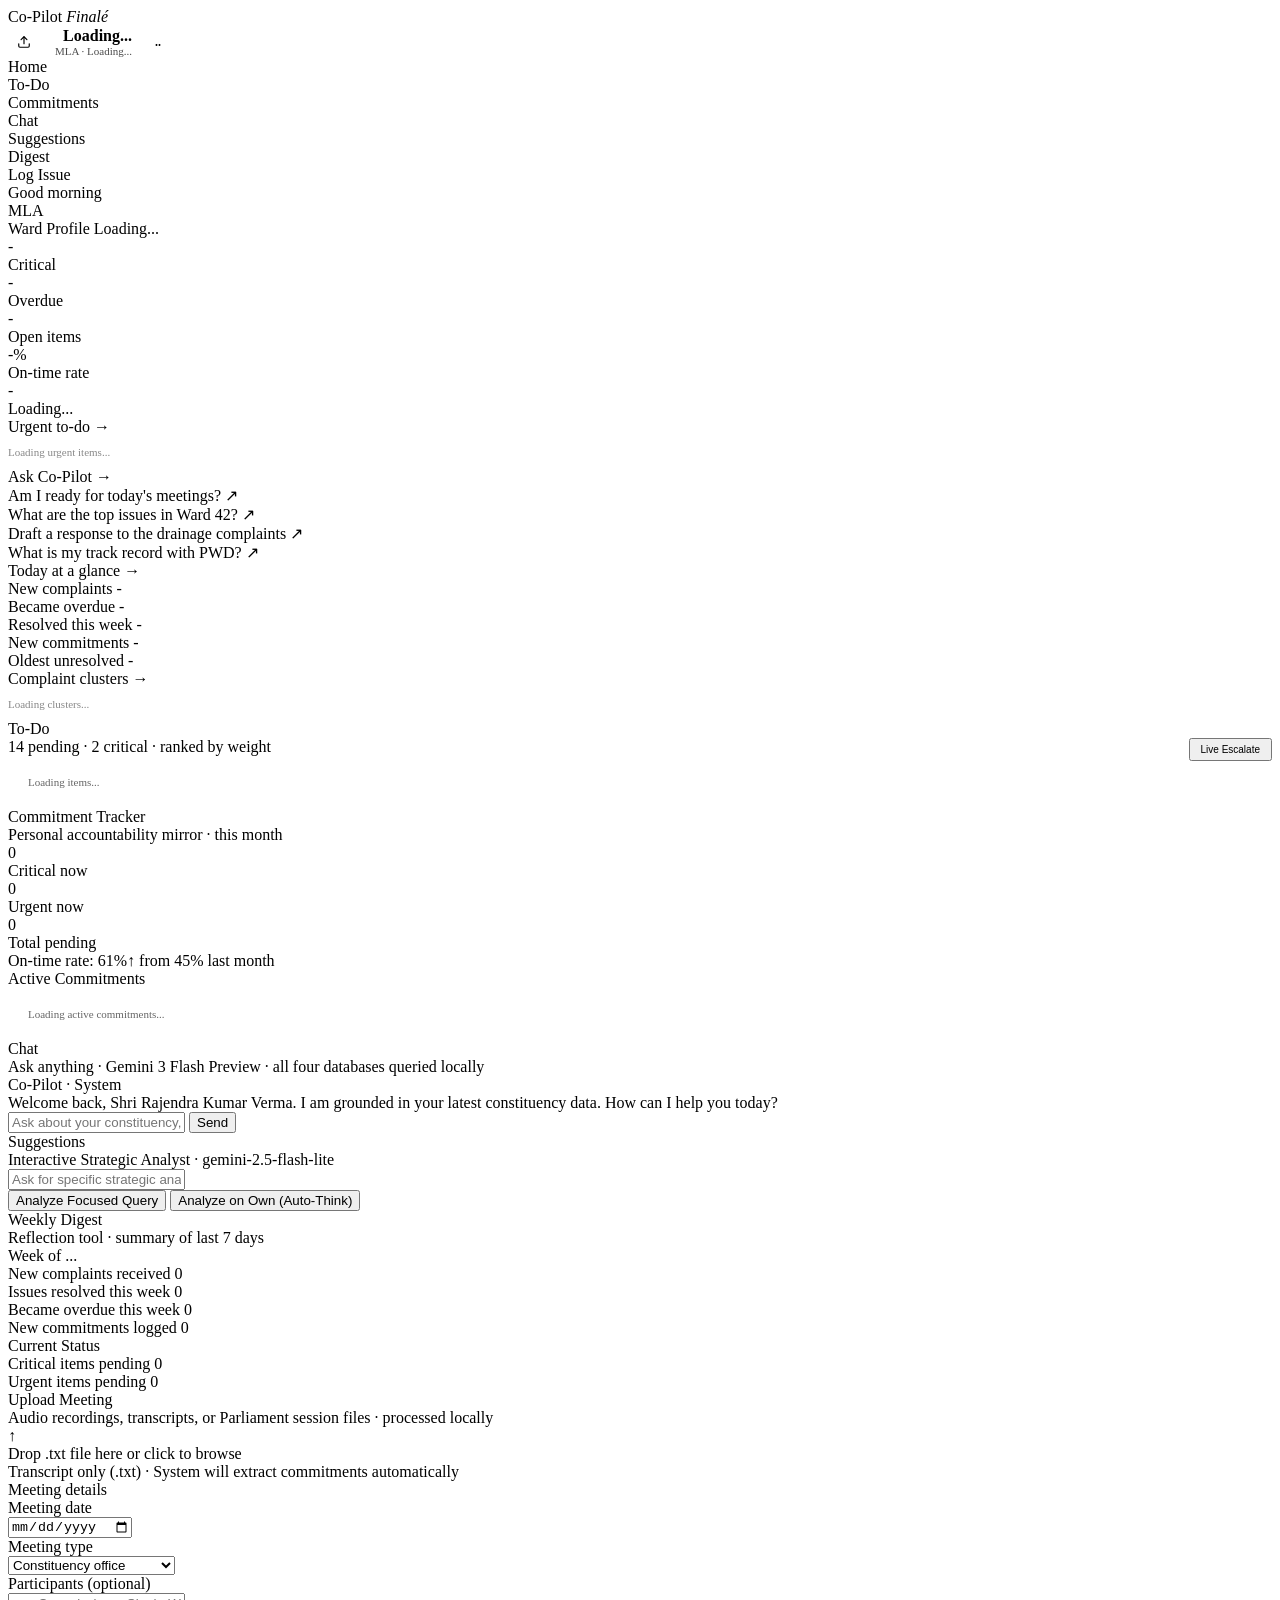
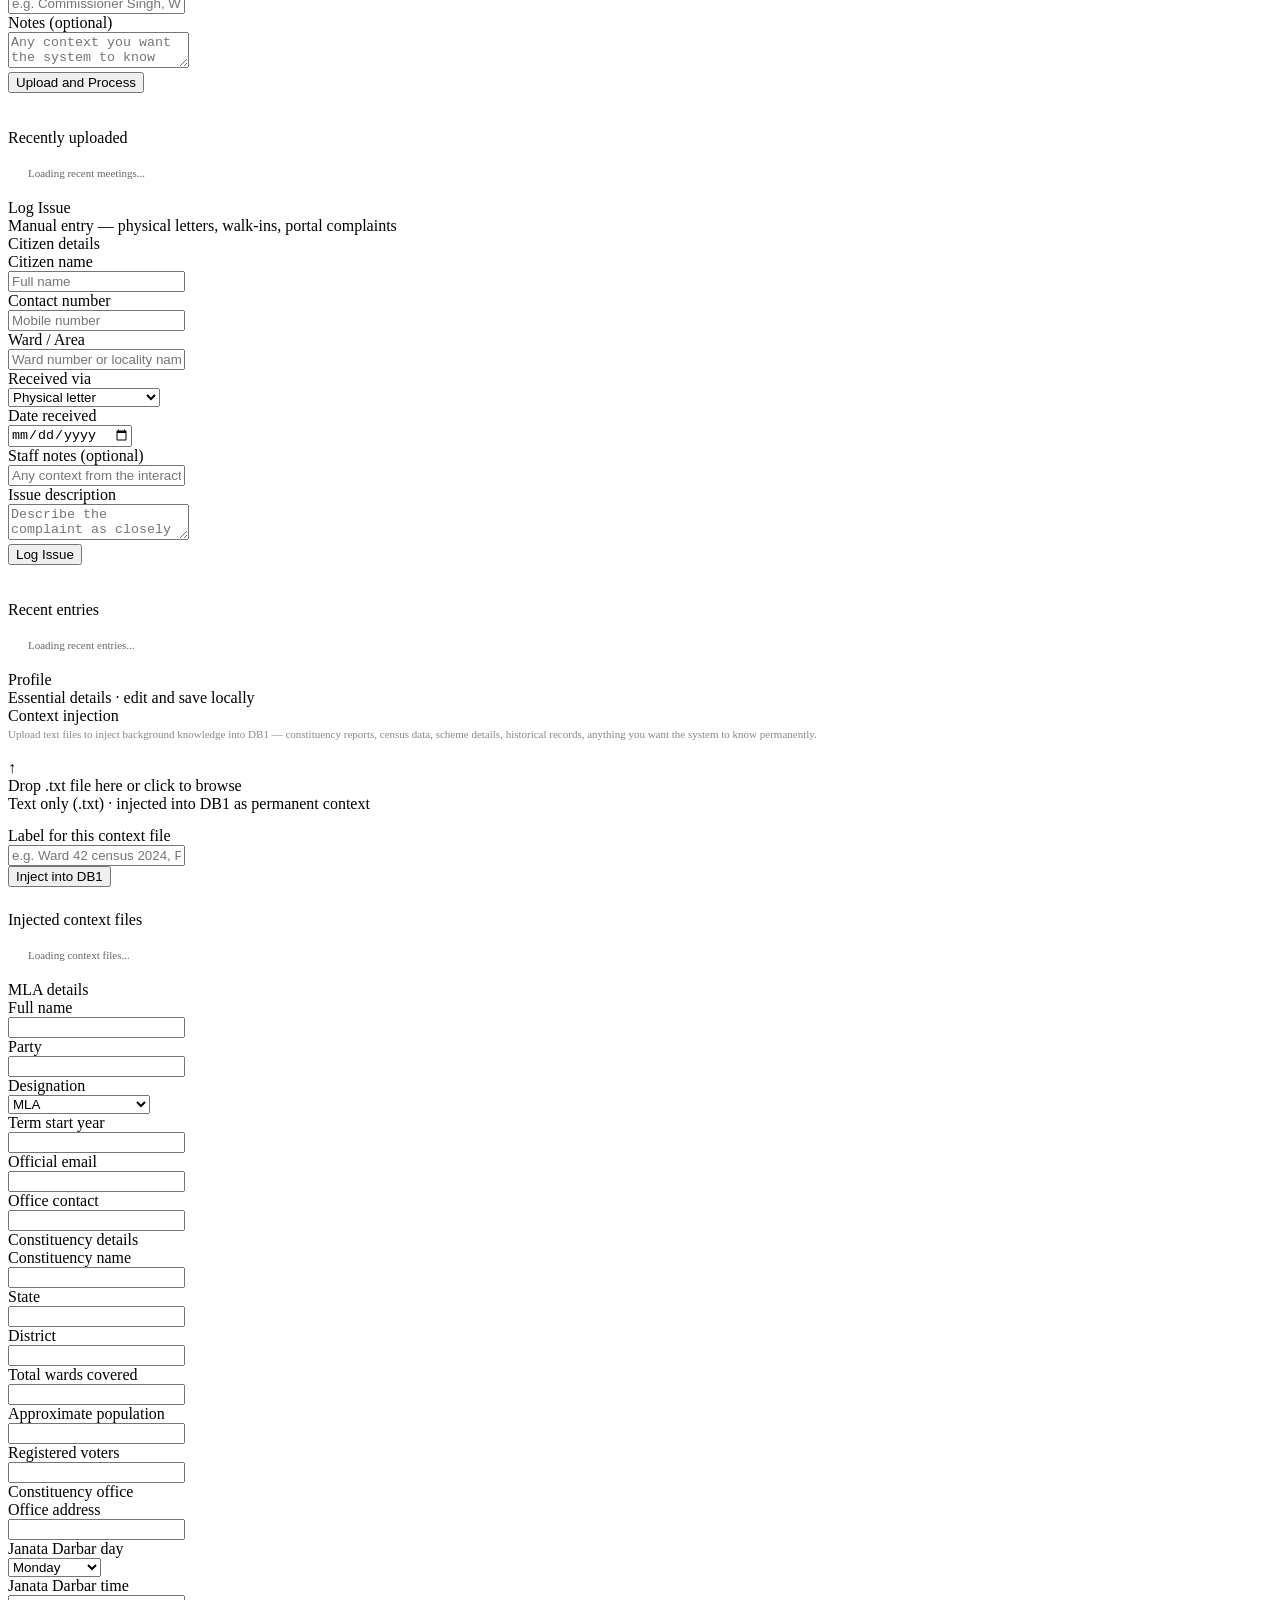
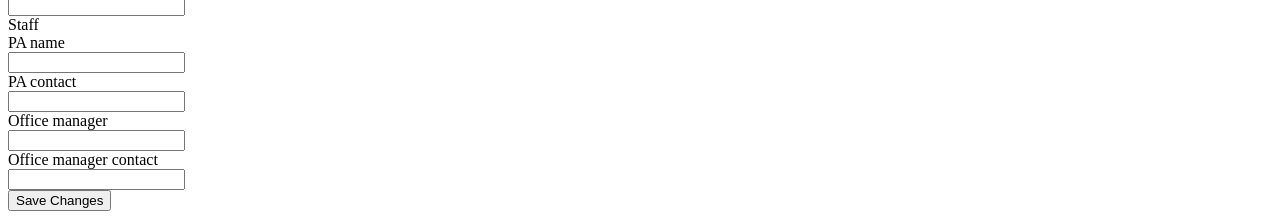
==== commit a5aee549: "Refactor: Centralize AI calls in ai.py, enhance 'Take to Chat' with refinements and session history," ====
--- a/Project/index.html
+++ b/Project/index.html
@@ -1,1004 +1,553 @@
 <!DOCTYPE html>
 <html lang="en">
+
 <head>
-<meta charset="UTF-8">
-<meta name="viewport" content="width=device-width, initial-scale=1.0">
-<title>Co-Pilot — Finalé</title>
-<link href="https://fonts.googleapis.com/css2?family=Yatra+One&family=Tiro+Devanagari+Hindi:ital@0;1&family=Cinzel:wght@400;600;700&family=Space+Mono:ital,wght@0,400;0,700;1,400&display=swap" rel="stylesheet">
-<style>
-/* ══════════════════════════════════════════════
-   COPILOT FINALÉ — INDIAN MAXIMALISM EDITORIAL
-   Crimson × Beige × Gold  |  Raw · Bold · Desi
-══════════════════════════════════════════════ */
-:root{
-  --ink:   #0D0000;
-  --burg:  #3A0000;
-  --crim:  #7B0D0D;
-  --rust:  #A82020;
-  --saf:   #C94A1A;
-  --gold:  #C8882A;
-  --pgold: #E0C070;
-  --cream: #F2E4C0;
-  --beige: #EDD9A3;
-  --ivory: #FAF2DC;
-  --paper: #F5E8C4;
-  --green: #2D7A4F;
-  --blue:  #1A4A7A;
-  --ff-d: 'Yatra One',cursive;
-  --ff-h: 'Cinzel',serif;
-  --ff-hi:'Tiro Devanagari Hindi',serif;
-  --ff-m: 'Space Mono',monospace;
-  --ease: cubic-bezier(.16,1,.3,1);
-}
-*,*::before,*::after{box-sizing:border-box;margin:0;padding:0}
-html,body{height:100%;overflow-x:hidden}
-
-body{
-  background:var(--burg);
-  color:var(--beige);
-  font-family:var(--ff-m);
-  font-size:12px;
-  line-height:1.6;
-}
-
-/* ── GRAIN ── */
-body::after{
-  content:'';position:fixed;inset:0;z-index:9800;pointer-events:none;
-  background-image:url("data:image/svg+xml,%3Csvg xmlns='http://www.w3.org/2000/svg' width='256' height='256'%3E%3Cfilter id='n'%3E%3CfeTurbulence type='fractalNoise' baseFrequency='0.8' numOctaves='4' stitchTiles='stitch'/%3E%3C/filter%3E%3Crect width='100%25' height='100%25' filter='url(%23n)' opacity='0.06'/%3E%3C/svg%3E");
-  opacity:.6;mix-blend-mode:overlay;
-  animation:grain .1s steps(3) infinite;
-}
-@keyframes grain{
-  0%{transform:translate(0,0)}33%{transform:translate(-2px,2px)}66%{transform:translate(2px,-1px)}100%{transform:translate(-1px,1px)}
-}
-
-/* ══════════════════════════════════════════════
-   INTRO — THE SUNBURST POSTER
-══════════════════════════════════════════════ */
-#intro{
-  position:fixed;inset:0;z-index:9999;
-  display:flex;align-items:center;justify-content:center;
-  overflow:hidden;
-  background:var(--cream);
-  transition:opacity .8s ease .1s, transform .8s ease .1s;
-}
-#intro.out{opacity:0;transform:scale(1.06);pointer-events:none}
-
-/* SUNBURST — CSS only, no canvas, pure animation */
-.intro-sunburst{
-  position:absolute;inset:0;
-  display:flex;align-items:center;justify-content:center;
-  overflow:hidden;
-}
-.intro-sunburst::before{
-  content:'';
-  position:absolute;
-  width:200vmax;height:200vmax;
-  background:repeating-conic-gradient(
-    var(--crim) 0deg 10deg,
-    var(--cream) 10deg 20deg
-  );
-  animation:sunSpin 18s linear infinite;
-  transform-origin:center;
-}
-@keyframes sunSpin{to{transform:rotate(360deg)}}
-
-/* Centre fade so text is readable */
-.intro-sunburst::after{
-  content:'';position:absolute;inset:0;
-  background:radial-gradient(
-    circle at 50% 50%,
-    var(--cream) 0%,
-    rgba(242,228,192,.92) 22%,
-    rgba(242,228,192,.7) 38%,
-    transparent 62%
-  );
-}
-
-/* Gold orb */
-.intro-orb{
-  position:absolute;
-  width:clamp(100px,18vw,180px);
-  height:clamp(100px,18vw,180px);
-  border-radius:50%;
-  background:radial-gradient(circle at 38% 32%,#FFE89A,#C8882A 52%,#7B4010 85%);
-  box-shadow:
-    0 0 0 3px rgba(200,136,42,.4),
-    0 0 0 8px rgba(200,136,42,.15),
-    0 0 60px rgba(200,136,42,.5),
-    0 0 120px rgba(200,136,42,.25);
-  z-index:2;
-  animation:orbIn .7s var(--ease) .15s both, orbPulse 3s ease-in-out 1s infinite;
-}
-/* Sun face lines — CSS drawn */
-.intro-orb::before{
-  content:'';position:absolute;inset:15%;border-radius:50%;
-  background:
-    radial-gradient(circle at 38% 38%, rgba(0,0,0,.15) 0%, transparent 40%),
-    radial-gradient(circle at 62% 38%, rgba(0,0,0,.15) 0%, transparent 40%),
-    radial-gradient(circle at 50% 62%, rgba(0,0,0,.1) 0%, transparent 35%);
-}
-@keyframes orbIn{from{transform:scale(0) rotate(-30deg);opacity:0}to{transform:scale(1) rotate(0);opacity:1}}
-@keyframes orbPulse{0%,100%{box-shadow:0 0 60px rgba(200,136,42,.5),0 0 120px rgba(200,136,42,.25)}50%{box-shadow:0 0 80px rgba(200,136,42,.8),0 0 160px rgba(200,136,42,.4)}}
-
-/* TITLE */
-.intro-content{
-  position:relative;z-index:3;
-  text-align:center;
-  display:flex;flex-direction:column;align-items:center;
-  gap:0;
-  padding:20px;
-}
-
-.intro-eyebrow{
-  font-family:var(--ff-h);font-size:clamp(7px,1.2vw,11px);
-  letter-spacing:.5em;text-transform:uppercase;
-  color:var(--crim);
-  opacity:0;animation:inkUp .6s var(--ease) .6s forwards;
-  margin-bottom:12px;
-}
-
-/* Big title — stacked like the Delhi poster */
-.intro-big{
-  font-family:var(--ff-d);
-  font-size:clamp(72px,15vw,160px);
-  line-height:.85;color:var(--crim);
-  letter-spacing:-.01em;
-  overflow:hidden;
-  position:relative;
-}
-/* Clip reveal left→right */
-.intro-big::after{
-  content:'';position:absolute;inset:0;
-  background:var(--cream);
-  transform-origin:left;
-  animation:wipeReveal .9s var(--ease) .2s forwards;
-}
-@keyframes wipeReveal{0%{transform:scaleX(1)}100%{transform:scaleX(0)}}
-
-.intro-big-2{
-  font-family:var(--ff-hi);
-  font-size:clamp(18px,4vw,42px);
-  color:var(--crim);opacity:.65;
-  letter-spacing:.06em;
-  overflow:hidden;position:relative;
-  margin-top:2px;
-}
-.intro-big-2::after{
-  content:'';position:absolute;inset:0;background:var(--cream);
-  transform-origin:left;animation:wipeReveal .9s var(--ease) .45s forwards;
-}
-
-/* Horizontal rule — stamp style */
-.intro-rule{
-  width:0;height:2px;margin:14px 0;
-  background:linear-gradient(90deg,transparent,var(--crim) 30%,var(--gold) 70%,transparent);
-  animation:ruleExpand .7s var(--ease) .9s forwards;
-}
-@keyframes ruleExpand{to{width:clamp(120px,30vw,280px)}}
-
-.intro-sub{
-  font-family:var(--ff-h);font-size:clamp(7px,1vw,9px);
-  letter-spacing:.4em;text-transform:uppercase;color:var(--rust);
-  opacity:0;animation:inkUp .6s var(--ease) 1.05s forwards;
-}
-@keyframes inkUp{from{opacity:0;transform:translateY(8px)}to{opacity:1;transform:translateY(0)}}
-
-/* Perforated stamp edge */
-.intro-stamp-edge{
-  position:absolute;left:0;right:0;
-  height:14px;overflow:hidden;
-}
-.intro-stamp-edge.top{top:0}
-.intro-stamp-edge.bot{bottom:0}
-.intro-stamp-edge::before{
-  content:'';display:block;width:100%;height:100%;
-  background:radial-gradient(circle, var(--burg) 5px, transparent 5px) -7px center / 14px 14px repeat-x;
-}
-/* Corner postage labels */
-.intro-corner{
-  position:absolute;
-  font-family:var(--ff-h);font-size:clamp(8px,1.2vw,12px);
-  color:var(--crim);opacity:0;
-  animation:inkUp .5s var(--ease) .55s forwards;
-}
-.intro-corner.tl{top:28px;left:32px;font-weight:700;font-size:clamp(16px,2.5vw,24px)}
-.intro-corner.tr{top:30px;right:32px;writing-mode:vertical-rl;letter-spacing:.15em;text-transform:uppercase;font-size:clamp(7px,1vw,9px)}
-.intro-corner.bl{bottom:26px;left:32px;font-size:clamp(7px,1vw,9px);letter-spacing:.2em;text-transform:uppercase}
-.intro-corner.br{bottom:26px;right:32px;font-size:clamp(7px,1vw,9px);letter-spacing:.2em;text-transform:uppercase}
-
-/* Progress bar at bottom of intro */
-.intro-progress{
-  position:absolute;bottom:0;left:0;height:3px;
-  background:linear-gradient(90deg,var(--crim),var(--gold),var(--saf));
-  animation:introProgress 2.6s ease-out .1s forwards;
-}
-@keyframes introProgress{0%{width:0}100%{width:100%}}
-
-/* ══════════════════════════════════════════════
-   TOPBAR
-══════════════════════════════════════════════ */
-.topbar{
-  position:sticky;top:0;z-index:500;
-  height:56px;
-  background:var(--ink);
-  border-bottom:2px solid var(--gold);
-  display:flex;align-items:center;justify-content:space-between;
-  padding:0 24px;
-  box-shadow:0 2px 24px rgba(0,0,0,.6);
-  overflow:hidden;
-}
-/* Shimmer sweep on topbar */
-.topbar::after{
-  content:'';position:absolute;inset:0;
-  background:linear-gradient(105deg,transparent 35%,rgba(200,136,42,.07) 50%,transparent 65%);
-  background-size:220%;
-  animation:tbShimmer 6s ease-in-out infinite;pointer-events:none;
-}
-@keyframes tbShimmer{0%,100%{background-position:220%}50%{background-position:-120%}}
-
-/* Ornamental band under topbar */
-.tb-band{
-  position:sticky;top:56px;z-index:499;height:4px;
-  background:repeating-linear-gradient(
-    90deg,
-    var(--gold) 0,var(--gold) 3px,transparent 3px,transparent 6px,
-    var(--crim) 6px,var(--crim) 9px,transparent 9px,transparent 12px,
-    var(--gold) 12px,var(--gold) 15px,transparent 15px,transparent 18px
-  );
-  opacity:.55;
-}
-
-.logo{
-  font-family:var(--ff-d);font-size:1.15rem;
-  color:var(--cream);letter-spacing:.04em;
-}
-.logo em{font-style:italic;color:var(--gold)}
-.logo-hi{
-  font-family:var(--ff-hi);font-size:.62rem;
-  color:rgba(200,136,42,.45);display:block;letter-spacing:.08em;
-}
-
-.user-info{text-align:right}
-.user-info b{
-  display:block;font-family:var(--ff-h);font-size:.8rem;
-  background:linear-gradient(90deg,var(--cream),var(--pgold));
-  -webkit-background-clip:text;-webkit-text-fill-color:transparent;background-clip:text;
-  letter-spacing:.04em;
-}
-.user-info span{font-size:.65rem;color:rgba(237,217,163,.32);letter-spacing:.1em}
-
-/* ══════════════════════════════════════════════
-   TICKER
-══════════════════════════════════════════════ */
-.ticker{
-  position:sticky;top:60px;z-index:498;
-  height:24px;background:var(--burg);
-  border-bottom:1px solid rgba(200,136,42,.15);
-  overflow:hidden;display:flex;align-items:center;
-}
-.ticker-track{
-  display:flex;gap:48px;white-space:nowrap;
-  font-size:9.5px;color:rgba(237,217,163,.5);letter-spacing:.08em;
-  animation:ticker 32s linear infinite;
-  padding:0 16px;
-}
-@keyframes ticker{from{transform:translateX(0)}to{transform:translateX(-50%)}}
-.tdot{width:4px;height:4px;border-radius:50%;display:inline-block;margin-right:6px;vertical-align:middle}
-
-/* ══════════════════════════════════════════════
-   NAV
-══════════════════════════════════════════════ */
-.nav{
-  position:sticky;top:84px;z-index:497;
-  background:rgba(10,0,0,.95);
-  border-bottom:1px solid rgba(200,136,42,.15);
-  display:flex;align-items:stretch;
-  overflow-x:auto;scrollbar-width:none;
-  padding:0 24px;
-}
-.nav::-webkit-scrollbar{display:none}
-.nav-tab{
-  flex-shrink:0;padding:0 14px;height:38px;
-  display:flex;align-items:center;
-  font-family:var(--ff-h);font-size:.59rem;letter-spacing:.18em;text-transform:uppercase;
-  color:rgba(237,217,163,.32);
-  border-bottom:2px solid transparent;
-  transition:color .2s;cursor:pointer;
-  position:relative;overflow:hidden;
-}
-.nav-tab::after{
-  content:'';position:absolute;bottom:-2px;left:0;right:0;height:2px;
-  background:linear-gradient(90deg,var(--saf),var(--gold));
-  transform:scaleX(0);transform-origin:left;transition:transform .3s var(--ease);
-}
-.nav-tab:hover{color:var(--cream)}
-.nav-tab.active{color:var(--pgold)}
-.nav-tab.active::after{transform:scaleX(1)}
-
-/* ══════════════════════════════════════════════
-   PAGES
-══════════════════════════════════════════════ */
-.page{
-  display:none;padding:32px 28px 80px;
-  min-height:calc(100vh - 130px);
-  position:relative;z-index:2;
-}
-.page.active{display:block;animation:pageIn .4s var(--ease) both}
-@keyframes pageIn{from{opacity:0;transform:translateY(12px)}to{opacity:1;transform:translateY(0)}}
-
-/* ── Page title ── */
-.page-title{
-  font-family:var(--ff-d);
-  font-size:clamp(3rem,6vw,5.5rem);
-  line-height:.88;letter-spacing:.02em;margin-bottom:4px;
-  background:linear-gradient(135deg,var(--ivory) 20%,var(--pgold) 55%,var(--saf));
-  -webkit-background-clip:text;-webkit-text-fill-color:transparent;background-clip:text;
-  filter:drop-shadow(0 2px 12px rgba(200,136,42,.2));
-  animation:inkReveal .5s var(--ease) both;
-}
-@keyframes inkReveal{from{opacity:0;letter-spacing:.12em}to{opacity:1;letter-spacing:.02em}}
-.page-sub{font-size:.72rem;color:rgba(237,217,163,.3);margin-bottom:24px;font-style:italic;font-family:var(--ff-m);letter-spacing:.04em}
-.section-label{
-  font-family:var(--ff-h);font-size:.58rem;letter-spacing:.28em;text-transform:uppercase;
-  color:var(--gold);opacity:.55;margin:22px 0 10px;
-  display:flex;align-items:center;gap:10px;
-}
-.section-label::before{content:'✦';font-size:.5rem}
-.section-label::after{content:'';flex:1;height:1px;background:linear-gradient(90deg,rgba(200,136,42,.2),transparent)}
-
-/* ══════════════════════════════════════════════
-   HOME HERO — full-width editorial block
-══════════════════════════════════════════════ */
-.home-hero{
-  display:grid;grid-template-columns:1fr auto;gap:20px;align-items:end;
-  padding-bottom:32px;margin-bottom:28px;
-  border-bottom:1px solid rgba(200,136,42,.12);
-  position:relative;
-}
-/* Sunburst behind hero */
-.home-hero::before{
-  content:'';position:absolute;
-  right:-60px;top:-40px;
-  width:320px;height:320px;
-  background:conic-gradient(
-    from 0deg,
-    transparent 0deg,rgba(155,43,43,.08) 8deg,transparent 16deg,
-    transparent 24deg,rgba(200,136,42,.06) 32deg,transparent 40deg,
-    transparent 48deg,rgba(155,43,43,.07) 56deg,transparent 64deg,
-    transparent 72deg,rgba(200,136,42,.05) 80deg,transparent 88deg,
-    transparent 96deg,rgba(155,43,43,.08) 104deg,transparent 112deg,
-    transparent 120deg,rgba(200,136,42,.06) 128deg,transparent 136deg,
-    transparent 144deg,rgba(155,43,43,.07) 152deg,transparent 160deg,
-    transparent 168deg,rgba(200,136,42,.05) 176deg,transparent 184deg,
-    transparent 192deg,rgba(155,43,43,.08) 200deg,transparent 208deg,
-    transparent 216deg,rgba(200,136,42,.06) 224deg,transparent 232deg,
-    transparent 240deg,rgba(155,43,43,.07) 248deg,transparent 256deg,
-    transparent 264deg,rgba(200,136,42,.05) 272deg,transparent 280deg,
-    transparent 288deg,rgba(155,43,43,.08) 296deg,transparent 304deg,
-    transparent 312deg,rgba(200,136,42,.06) 320deg,transparent 328deg,
-    transparent 336deg,rgba(155,43,43,.07) 344deg,transparent 352deg
-  );
-  border-radius:50%;
-  animation:heroSunSpin 80s linear infinite;
-  pointer-events:none;
-}
-@keyframes heroSunSpin{to{transform:rotate(360deg)}}
-
-.home-greeting{font-size:.72rem;letter-spacing:.35em;text-transform:uppercase;color:var(--gold);opacity:.6;margin-bottom:8px;font-family:var(--ff-h)}
-.home-name{
-  font-family:var(--ff-d);
-  font-size:clamp(3rem,7vw,6.5rem);
-  line-height:.88;letter-spacing:.02em;margin-bottom:12px;
-  overflow:hidden;
-}
-.home-name span{
-  display:block;transform:translateY(110%);
-  animation:wordUp .9s var(--ease) .1s forwards;
-  background:linear-gradient(135deg,var(--ivory) 20%,var(--pgold) 50%,var(--saf));
-  -webkit-background-clip:text;-webkit-text-fill-color:transparent;background-clip:text;
-}
-@keyframes wordUp{to{transform:translateY(0)}}
-.home-meta{font-size:.72rem;color:rgba(237,217,163,.3);margin-bottom:24px;font-style:italic}
-.home-quick-stats{display:flex;gap:0;border:1px solid rgba(200,136,42,.15)}
-.hqs{padding:14px 20px;border-right:1px solid rgba(200,136,42,.08);transition:background .3s;position:relative;overflow:hidden}
-.hqs::after{content:'';position:absolute;bottom:0;left:0;right:0;height:2px;background:linear-gradient(90deg,var(--saf),var(--gold));transform:scaleX(0);transition:transform .35s var(--ease)}
-.hqs:hover{background:rgba(155,43,43,.08)}.hqs:hover::after{transform:scaleX(1)}
-.hqs:last-child{border-right:none}
-.hqs-num{font-family:var(--ff-d);font-size:1.9rem;line-height:1;margin-bottom:2px}
-.hqs-num.red{color:#FF8888}.hqs-num.amber{color:var(--gold)}.hqs-num.blue{color:#6699CC}.hqs-num.green{color:#66CC88}
-.hqs-lbl{font-size:.58rem;letter-spacing:.15em;text-transform:uppercase;color:rgba(237,217,163,.3);font-family:var(--ff-h)}
-.home-date-block{text-align:right}
-.home-big-date{
-  font-family:var(--ff-d);font-size:clamp(6rem,14vw,13rem);line-height:1;
-  color:rgba(200,136,42,.07);letter-spacing:-.02em;
-}
-.home-day{font-size:.65rem;letter-spacing:.18em;text-transform:uppercase;color:rgba(237,217,163,.22);margin-top:2px}
-
-/* ══════════════════════════════════════════════
-   HOME GRID
-══════════════════════════════════════════════ */
-.home-grid{
-  display:grid;grid-template-columns:1fr 1.6fr 1fr;
-  gap:1px;background:rgba(200,136,42,.08);
-  border:1px solid rgba(200,136,42,.1);
-}
-.home-card{
-  background:rgba(12,0,0,.92);
-  padding:20px 22px;position:relative;overflow:hidden;
-  cursor:pointer;transition:background .3s;
-}
-.home-card::before{
-  content:'';position:absolute;inset:0;
-  background-image:
-    repeating-linear-gradient(45deg,rgba(200,136,42,.014) 0,rgba(200,136,42,.014) 1px,transparent 1px,transparent 18px),
-    repeating-linear-gradient(-45deg,rgba(200,136,42,.014) 0,rgba(200,136,42,.014) 1px,transparent 1px,transparent 18px);
-  pointer-events:none;
-}
-/* Top border sweep */
-.hc-line{position:absolute;top:0;left:0;right:0;height:2px;background:linear-gradient(90deg,transparent,var(--saf),var(--gold),transparent);transform:scaleX(0);transform-origin:left;transition:transform .4s var(--ease)}
-.home-card:hover{background:rgba(50,5,5,.85)}
-.home-card:hover .hc-line{transform:scaleX(1)}
-/* Spotlight on hover */
-.home-card{--mx:50%;--my:50%}
-.home-card::after{
-  content:'';position:absolute;inset:0;
-  background:radial-gradient(circle at var(--mx) var(--my),rgba(155,43,43,.07),transparent 55%);
-  opacity:0;transition:opacity .3s;pointer-events:none;
-}
-.home-card:hover::after{opacity:1}
-
-.home-card-label{font-family:var(--ff-h);font-size:.62rem;letter-spacing:.2em;text-transform:uppercase;color:rgba(237,217,163,.28);margin-bottom:14px;display:flex;justify-content:space-between}
-.home-card-label span{transition:transform .25s,color .25s;opacity:.3}
-.home-card:hover .home-card-label span{transform:translate(3px,-3px);opacity:.8;color:var(--gold)}
-.home-chat-prompt{display:flex;justify-content:space-between;align-items:center;padding:8px 10px;margin-bottom:4px;border-left:2px solid transparent;font-size:.78rem;color:rgba(237,217,163,.3);transition:all .2s;cursor:pointer}
-.home-chat-prompt:hover{border-left-color:var(--crim);background:rgba(155,43,43,.06);color:var(--cream);padding-left:14px}
-.home-chat-prompt-arrow{opacity:.2;transition:opacity .2s,transform .2s}
-.home-chat-prompt:hover .home-chat-prompt-arrow{opacity:.7;transform:translate(2px,-2px)}
-.home-digest-row{display:flex;justify-content:space-between;padding:6px 0;border-bottom:1px solid rgba(200,136,42,.06);font-size:.78rem}
-.hdr-key{color:rgba(237,217,163,.3);font-style:italic}
-.hdr-val{font-family:var(--ff-d);font-size:.85rem}
-.hdr-val.red{color:#FF8888}.hdr-val.green{color:#66CC88}
-
-/* ══════════════════════════════════════════════
-   ISSUE ITEMS
-══════════════════════════════════════════════ */
-.issue-list{display:flex;flex-direction:column;gap:1px}
-.issue-item{
-  background:rgba(12,0,0,.85);padding:12px 16px;
-  border-left:2px solid transparent;transition:all .2s;
-  position:relative;overflow:hidden;
-}
-.issue-item::before{content:'';position:absolute;inset:0;background:linear-gradient(90deg,rgba(155,43,43,.03),transparent);opacity:0;transition:opacity .25s}
-.issue-item:hover{background:rgba(50,5,5,.7)}.issue-item:hover::before{opacity:1}
-.issue-item:hover{transform:translateX(3px)}
-.issue-item.critical{border-left-color:#CC2244}.issue-item.urgent{border-left-color:var(--gold)}.issue-item.normal{border-left-color:#2D7A4F}
-.ii-title{font-size:.82rem;margin-bottom:2px;color:var(--cream)}
-.ii-meta{font-size:.68rem;color:rgba(237,217,163,.3);font-style:italic}
-
-/* ══════════════════════════════════════════════
-   STATS ROW
-══════════════════════════════════════════════ */
-.stats-row{display:flex;gap:1px;background:rgba(200,136,42,.08);border:1px solid rgba(200,136,42,.1);margin-bottom:24px}
-.stat-box{flex:1;padding:24px;background:rgba(12,0,0,.85);position:relative;overflow:hidden;transition:background .3s,transform .25s var(--ease);cursor:pointer}
-.stat-box::after{content:'';position:absolute;bottom:0;left:0;right:100%;height:2px;background:linear-gradient(90deg,var(--saf),var(--gold));transition:right .4s var(--ease)}
-.stat-box:hover{background:rgba(50,5,5,.7);transform:translateY(-2px)}.stat-box:hover::after{right:0}
-.stat-num{font-family:var(--ff-d);font-size:3rem;line-height:1;margin-bottom:4px}
-.stat-num.red{color:#FF8888}.stat-num.amber{color:var(--gold)}.stat-num.blue{color:#6699CC}.stat-num.green{color:#66CC88}
-.stat-lbl{font-family:var(--ff-h);font-size:.58rem;letter-spacing:.18em;text-transform:uppercase;color:rgba(237,217,163,.28)}
-
-/* ══════════════════════════════════════════════
-   BAR
-══════════════════════════════════════════════ */
-.bar-wrap{margin-bottom:22px}
-.bar{height:2px;background:rgba(237,217,163,.06);overflow:hidden}
-.bar-fill{height:100%;width:0;background:linear-gradient(90deg,var(--burg),var(--crim),var(--saf),var(--gold));transition:width 2s var(--ease);box-shadow:0 0 8px rgba(200,136,42,.4);position:relative}
-.bar-fill::after{content:'';position:absolute;inset:0;background:linear-gradient(90deg,transparent,rgba(255,255,255,.2),transparent);animation:barShine 2s ease-in-out infinite}
-@keyframes barShine{0%,100%{transform:translateX(-100%)}50%{transform:translateX(100%)}}
-.bar-labels{display:flex;justify-content:space-between;font-size:.68rem;color:rgba(237,217,163,.28);margin-top:5px;letter-spacing:.05em}
-
-/* ══════════════════════════════════════════════
-   CHAT
-══════════════════════════════════════════════ */
-.chat-wrap{
-  height:calc(100vh - 280px);min-height:300px;
-  border:1px solid rgba(200,136,42,.15);
-  display:flex;flex-direction:column;
-  background:rgba(10,0,0,.94);
-  position:relative;overflow:hidden;
-}
-.chat-wrap::before{
-  content:'';position:absolute;inset:0;
-  background-image:repeating-linear-gradient(
-    45deg,rgba(200,136,42,.012) 0,rgba(200,136,42,.012) 1px,transparent 1px,transparent 18px
-  ),repeating-linear-gradient(
-    -45deg,rgba(200,136,42,.012) 0,rgba(200,136,42,.012) 1px,transparent 1px,transparent 18px
-  );
-  pointer-events:none;
-}
-.chat-log{flex:1;overflow-y:auto;padding:20px;display:flex;flex-direction:column;gap:14px;position:relative;z-index:1;scrollbar-width:thin;scrollbar-color:rgba(155,43,43,.3) transparent}
-.msg{animation:msgIn .3s var(--ease) both}
-@keyframes msgIn{from{opacity:0;transform:translateY(6px)}to{opacity:1;transform:translateY(0)}}
-.msg-from{font-family:var(--ff-h);font-size:.58rem;letter-spacing:.2em;text-transform:uppercase;color:var(--gold);opacity:.4;margin-bottom:5px}
-.bubble{padding:11px 15px;max-width:80%;font-size:.82rem;line-height:1.65}
-.bubble.ai{background:rgba(30,5,5,.7);border-left:2px solid var(--crim);color:var(--cream)}
-.bubble.user{background:rgba(100,15,15,.5);border:1px solid rgba(155,43,43,.3);color:var(--beige);align-self:flex-end}
-.chat-input-row{display:flex;border-top:1px solid rgba(200,136,42,.1);position:relative;z-index:1}
-.chat-input{flex:1;padding:13px 16px;background:transparent;border:none;font-family:var(--ff-m);font-size:.82rem;color:var(--beige);outline:none}
-.chat-input::placeholder{color:rgba(237,217,163,.18)}
-.chat-send{padding:13px 22px;background:linear-gradient(135deg,var(--burg),var(--crim));color:var(--cream);border:none;border-left:1px solid rgba(200,136,42,.15);font-family:var(--ff-h);font-size:.58rem;letter-spacing:.2em;text-transform:uppercase;cursor:pointer;transition:all .2s}
-.chat-send:hover{background:linear-gradient(135deg,var(--crim),var(--rust))}
-
-/* ══════════════════════════════════════════════
-   DIGEST
-══════════════════════════════════════════════ */
-.digest-date{font-family:var(--ff-h);font-size:.62rem;letter-spacing:.2em;text-transform:uppercase;color:rgba(237,217,163,.3);margin-bottom:14px}
-.d-row{display:flex;justify-content:space-between;align-items:center;padding:10px 14px;background:rgba(12,0,0,.7);border-left:2px solid transparent;margin-bottom:2px;transition:all .2s;cursor:pointer}
-.d-row:hover{border-left-color:var(--crim);background:rgba(50,5,5,.6);transform:translateX(4px)}
-.d-key{font-size:.8rem;color:rgba(237,217,163,.35);font-style:italic}
-.d-val{font-family:var(--ff-d);font-size:1.1rem}
-.d-val.red{color:#FF8888}.d-val.green{color:#66CC88}.d-val.amber{color:var(--gold)}
-
-/* ══════════════════════════════════════════════
-   SUGGESTIONS
-══════════════════════════════════════════════ */
-.sug-input-wrap{background:rgba(12,0,0,.8);border:1px solid rgba(200,136,42,.14);padding:16px;margin-bottom:18px}
-.sug-input-wrap input{width:100%;background:transparent;border:none;border-bottom:1px solid rgba(200,136,42,.15);padding:9px 0;font-family:var(--ff-m);font-size:.82rem;color:var(--beige);outline:none;margin-bottom:12px}
-.sug-input-wrap input::placeholder{color:rgba(237,217,163,.2)}
-.sug-btn-group{display:flex;gap:9px;flex-wrap:wrap}
-.trace-dropdown{border:1px solid rgba(200,136,42,.12);background:rgba(12,0,0,.7);margin-bottom:16px}
-.trace-header{padding:10px 14px;display:flex;justify-content:space-between;font-family:var(--ff-h);font-size:.62rem;letter-spacing:.15em;text-transform:uppercase;color:rgba(237,217,163,.4);cursor:pointer}
-.trace-content{padding:0 14px 14px;font-size:.75rem;color:rgba(237,217,163,.35);line-height:1.7;font-style:italic}
-
-/* ══════════════════════════════════════════════
-   FORMS
-══════════════════════════════════════════════ */
-.upload-type-row{display:grid;gap:8px;margin-bottom:18px}
-.upload-type{padding:14px 18px;border:1px solid rgba(200,136,42,.12);background:rgba(12,0,0,.75);transition:all .25s;cursor:pointer;position:relative;overflow:hidden}
-.upload-type::after{content:'';position:absolute;bottom:0;left:0;right:100%;height:1.5px;background:linear-gradient(90deg,var(--saf),var(--gold));transition:right .3s var(--ease)}
-.upload-type:hover,.upload-type.selected{border-color:rgba(155,43,43,.3);background:rgba(50,5,5,.6)}
-.upload-type.selected::after,.upload-type:hover::after{right:0}
-.upload-type-icon{font-size:1.4rem;margin-bottom:5px}
-.upload-type-name{font-size:.82rem;margin-bottom:2px}
-.upload-type-desc{font-size:.68rem;color:rgba(237,217,163,.28)}
-.upload-zone{border:1px dashed rgba(200,136,42,.18);padding:36px;text-align:center;background:rgba(12,0,0,.7);cursor:pointer;margin-bottom:18px;transition:all .3s;position:relative;overflow:hidden}
-.upload-zone:hover{border-color:rgba(155,43,43,.4);border-style:solid;background:rgba(50,5,5,.5)}
-.upload-icon{font-size:1.6rem;margin-bottom:8px;opacity:.3;transition:transform .3s,opacity .3s}
-.upload-zone:hover .upload-icon{transform:translateY(-4px);opacity:.6}
-.upload-label{font-size:.82rem;margin-bottom:4px;font-style:italic}
-.upload-sub{font-size:.68rem;color:rgba(237,217,163,.25);letter-spacing:.04em}
-.uploaded-list{border:1px solid rgba(200,136,42,.08);margin-bottom:22px}
-.two-col{display:grid;grid-template-columns:1fr 1fr;gap:11px}
-.full-col{grid-column:1/-1}
-.field-row{display:flex;flex-direction:column;gap:4px;margin-bottom:12px}
-.field-label{font-family:var(--ff-h);font-size:.58rem;letter-spacing:.18em;text-transform:uppercase;color:var(--gold);opacity:.5}
-.field-input{padding:9px 12px;background:rgba(12,0,0,.7);border:1px solid rgba(200,136,42,.12);font-family:var(--ff-m);font-size:.8rem;color:var(--beige);outline:none;transition:border-color .2s,background .2s;width:100%}
-.field-input:focus{border-color:rgba(155,43,43,.4);background:rgba(50,5,5,.3)}
-textarea.field-input{resize:vertical;min-height:80px;line-height:1.5}
-select.field-input{cursor:pointer}
-
-/* ══════════════════════════════════════════════
-   BUTTONS
-══════════════════════════════════════════════ */
-.gen-btn{
-  padding:8px 18px;
-  background:transparent;border:1px solid rgba(200,136,42,.2);
-  color:rgba(237,217,163,.4);
-  font-family:var(--ff-h);font-size:.62rem;letter-spacing:.16em;text-transform:uppercase;
-  cursor:pointer;margin-bottom:8px;
-  transition:all .22s;position:relative;overflow:hidden;
-}
-.gen-btn::before{content:'';position:absolute;inset:0;background:rgba(155,43,43,.06);opacity:0;transition:opacity .25s}
-.gen-btn:hover{color:var(--saf);border-color:rgba(155,43,43,.3)}.gen-btn:hover::before{opacity:1}
-.gen-btn.btn-alt{border-color:rgba(200,136,42,.25);color:rgba(237,217,163,.45)}
-.submit-btn{
-  padding:12px 28px;
-  background:linear-gradient(135deg,var(--burg),var(--crim),var(--rust));
-  color:var(--ivory);border:1px solid rgba(200,136,42,.2);
-  font-family:var(--ff-h);font-size:.65rem;letter-spacing:.22em;text-transform:uppercase;
-  margin-top:14px;cursor:pointer;
-  transition:all .22s;position:relative;overflow:hidden;display:inline-block;
-}
-.submit-btn::after{content:'';position:absolute;inset:0;background:linear-gradient(90deg,transparent,rgba(255,255,255,.07),transparent);transform:translateX(-100%);transition:transform .5s var(--ease)}
-.submit-btn:hover{opacity:.9;transform:translateY(-1px);box-shadow:0 6px 22px rgba(100,10,10,.4)}.submit-btn:hover::after{transform:translateX(100%)}
-
-/* ══════════════════════════════════════════════
-   MISC
-══════════════════════════════════════════════ */
-::-webkit-scrollbar{width:3px}::-webkit-scrollbar-track{background:var(--ink)}::-webkit-scrollbar-thumb{background:linear-gradient(var(--crim),var(--gold))}
-.red{color:#FF8888!important}.amber{color:var(--gold)!important}.green{color:#66CC88!important}.blue{color:#6699CC!important}
-hr{border:none;height:1px;background:linear-gradient(90deg,transparent,rgba(200,136,42,.25),transparent);margin:20px 0}
-
-@media(max-width:700px){
-  .topbar,.nav{padding:0 14px}.page{padding:22px 14px 60px}
-  .home-hero{grid-template-columns:1fr}.home-grid{grid-template-columns:1fr}
-  .stats-row{flex-direction:column}.two-col{grid-template-columns:1fr}
-  .upload-type-row{grid-template-columns:1fr!important}
-  .ticker{display:none}
-}
-</style>
+  <meta charset="UTF-8">
+  <meta name="viewport" content="width=device-width, initial-scale=1.0">
+  <title>Co-Pilot</title>
+  <link rel="stylesheet" href="/static/style.css">
 </head>
+
 <body>
 
-<!-- ══════ INTRO ══════ -->
-<div id="intro">
-  <div class="intro-stamp-edge top"></div>
-  <div class="intro-sunburst"></div>
-  <div class="intro-orb"></div>
-
-  <div class="intro-corner tl">25</div>
-  <div class="intro-corner tr">Postage</div>
-  <div class="intro-corner bl">सह-पायलट</div>
-  <div class="intro-corner br">Finalé</div>
-
-  <div class="intro-content">
-    <div class="intro-eyebrow">For the People · जनता के लिए</div>
-    <div class="intro-big">CoPilot</div>
-    <div class="intro-big-2">सह-पायलट · जन सेवा</div>
-    <div class="intro-rule"></div>
-    <div class="intro-sub">Constituency Intelligence System</div>
-  </div>
-
-  <div class="intro-progress"></div>
-  <div class="intro-stamp-edge bot"></div>
-</div>
-
-<!-- ══════ TOPBAR ══════ -->
-<div class="topbar">
-  <div>
-    <div class="logo">Co<em>Pilot</em> — Finalé</div>
-    <span class="logo-hi">जन सेवा प्रणाली</span>
-  </div>
-  <div class="user-info">
-    <b id="top-user-name">Rajendra Kumar Verma</b>
-    <span id="top-user-sub">MLA · Lucknow North</span>
-  </div>
-</div>
-<div class="tb-band"></div>
-
-<!-- ══════ TICKER ══════ -->
-<div class="ticker">
-  <div class="ticker-track">
-    <span><span class="tdot" style="background:#CC2244"></span>2 critical issues pending · 2 महत्वपूर्ण</span>
-    <span><span class="tdot" style="background:var(--gold)"></span>Ward 42 drainage escalation due today</span>
-    <span><span class="tdot" style="background:#66CC88"></span>3 commitments resolved this week</span>
-    <span><span class="tdot" style="background:var(--saf)"></span>Monsoon prep — 14 days · मानसून तैयारी</span>
-    <span><span class="tdot" style="background:var(--pgold)"></span>340 residents PM Awas eligible</span>
-    <span><span class="tdot" style="background:#CC2244"></span>2 critical issues pending · 2 महत्वपूर्ण</span>
-    <span><span class="tdot" style="background:var(--gold)"></span>Ward 42 drainage escalation due today</span>
-    <span><span class="tdot" style="background:#66CC88"></span>3 commitments resolved this week</span>
-    <span><span class="tdot" style="background:var(--saf)"></span>Monsoon prep — 14 days · मानसून तैयारी</span>
-    <span><span class="tdot" style="background:var(--pgold)"></span>340 residents PM Awas eligible</span>
-  </div>
-</div>
-
-<!-- ══════ NAV ══════ -->
-<div class="nav">
-  <div class="nav-tab active" onclick="go(this,'home')">Home</div>
-  <div class="nav-tab" onclick="go(this,'todo')">To-Do</div>
-  <div class="nav-tab" onclick="go(this,'commitments')">Commitments</div>
-  <div class="nav-tab" onclick="go(this,'chat')">Chat</div>
-  <div class="nav-tab" onclick="go(this,'suggestions')">Suggestions</div>
-  <div class="nav-tab" onclick="go(this,'digest')">Digest</div>
-  <div class="nav-tab" onclick="go(this,'upload')">Upload Meeting</div>
-  <div class="nav-tab" onclick="go(this,'issues')">Log Issue</div>
-  <div class="nav-tab" onclick="go(this,'profile')">Profile</div>
-</div>
-
-<!-- ══════ HOME ══════ -->
-<div class="page active" id="page-home">
-  <div class="home-hero">
-    <div>
-      <div class="home-greeting" id="home-greeting-text">Good morning · नमस्कार</div>
-      <div class="home-name"><span id="hero-user-name">Rajendra Kumar Verma</span></div>
-      <div class="home-meta" id="hero-user-meta">Lucknow North · Ward 42 · UP Legislative Assembly</div>
-      <div class="home-quick-stats">
-        <div class="hqs"><div class="hqs-num red">3</div><div class="hqs-lbl">Critical</div></div>
-        <div class="hqs"><div class="hqs-num amber">7</div><div class="hqs-lbl">Overdue</div></div>
-        <div class="hqs"><div class="hqs-num blue">24</div><div class="hqs-lbl">Open</div></div>
-        <div class="hqs"><div class="hqs-num green">61%</div><div class="hqs-lbl">On-time</div></div>
-      </div>
-    </div>
-    <div class="home-date-block">
-      <div class="home-big-date" id="home-date-day">25</div>
-      <div class="home-day" id="home-date-full">Wednesday · March 2026</div>
-    </div>
-  </div>
-
-  <div class="home-grid">
-    <div class="home-card" onclick="go(null,'todo')" onmousemove="spot(event,this)">
-      <div class="hc-line"></div>
-      <div class="home-card-label">Urgent to-do <span>↗</span></div>
-      <div class="issue-item critical" style="margin-bottom:4px"><div class="ii-title">Drainage repair — Sector 7</div><div class="ii-meta">Critical · 12 days overdue · PWD</div></div>
-      <div class="issue-item urgent" style="margin-bottom:4px"><div class="ii-title">Street light tender response</div><div class="ii-meta">Urgent · Due today · Municipal Corp</div></div>
-      <div class="issue-item urgent"><div class="ii-title">Water supply complaint cluster</div><div class="ii-meta">Urgent · 8 linked complaints</div></div>
-    </div>
-
-    <div class="home-card" onclick="go(null,'chat')" onmousemove="spot(event,this)">
-      <div class="hc-line"></div>
-      <div class="home-card-label">Ask Co-Pilot <span>↗</span></div>
-      <div class="home-chat-prompt" onclick="openChat(this)"><span>Am I ready for today's meetings?</span><span class="home-chat-prompt-arrow">↗</span></div>
-      <div class="home-chat-prompt" onclick="openChat(this)"><span>What are the top issues in Ward 42?</span><span class="home-chat-prompt-arrow">↗</span></div>
-      <div class="home-chat-prompt" onclick="openChat(this)"><span>Draft a response to drainage complaints</span><span class="home-chat-prompt-arrow">↗</span></div>
-      <div class="home-chat-prompt" onclick="openChat(this)"><span>What is my track record with PWD?</span><span class="home-chat-prompt-arrow">↗</span></div>
-    </div>
-
-    <div class="home-card" onclick="go(null,'digest')" onmousemove="spot(event,this)">
-      <div class="hc-line"></div>
-      <div class="home-card-label">Today at a glance <span>↗</span></div>
-      <div class="home-digest-row"><span class="hdr-key">New complaints</span><span class="hdr-val">5</span></div>
-      <div class="home-digest-row"><span class="hdr-key">Became overdue</span><span class="hdr-val red">2</span></div>
-      <div class="home-digest-row"><span class="hdr-key">Resolved this week</span><span class="hdr-val green">4</span></div>
-      <div class="home-digest-row"><span class="hdr-key">New commitments</span><span class="hdr-val">1</span></div>
-      <div class="home-digest-row"><span class="hdr-key">Oldest unresolved</span><span class="hdr-val">47 days</span></div>
-    </div>
-
-    <div class="home-card" onclick="go(null,'suggestions')" onmousemove="spot(event,this)">
-      <div class="hc-line"></div>
-      <div class="home-card-label">Strategic Suggestions <span>↗</span></div>
-      <div class="issue-item normal" style="margin-bottom:4px"><div class="ii-title">File RTI on PWD drainage delay</div><div class="ii-meta">High impact · Actionable now</div></div>
-      <div class="issue-item urgent" style="margin-bottom:12px"><div class="ii-title">Cluster water complaints for press</div><div class="ii-meta">Medium impact · 8 linked</div></div>
-      <button class="gen-btn" style="margin:0;font-size:.58rem;padding:6px 12px" onclick="event.stopPropagation();go(null,'suggestions');generateSuggestions()">Generate now</button>
-    </div>
-
-    <div class="home-card" onmousemove="spot(event,this)">
-      <div class="hc-line"></div>
-      <div class="home-card-label">Complaint clusters <span>↗</span></div>
-      <div class="issue-item critical" style="margin-bottom:4px"><div class="ii-title">Drainage / waterlogging</div><div class="ii-meta">14 complaints · Wards 42, 38, 45</div></div>
-      <div class="issue-item urgent" style="margin-bottom:4px"><div class="ii-title">Street lighting</div><div class="ii-meta">9 complaints · Ward 42</div></div>
-      <div class="issue-item normal"><div class="ii-title">Water supply</div><div class="ii-meta">8 complaints · resolved cluster</div></div>
-    </div>
-  </div>
-</div>
-
-<!-- TO-DO -->
-<div class="page" id="page-todo">
-  <div class="page-title">To-Do</div>
-  <div class="page-sub"><span id="todo-stats-summary">24 pending · 3 critical</span> · ranked by weight <button class="gen-btn" style="float:right;margin:0;padding:4px 10px" onclick="liveEscalate()">Live Escalate</button></div>
-  <div class="issue-list">
-    <div class="issue-item critical"><div class="ii-title">🔴 Drainage repair follow-up — Sector 7</div><div class="ii-meta">Critical · 12 days overdue · PWD · Committed 14 Mar</div></div>
-    <div class="issue-item critical"><div class="ii-title">🔴 Submit grievance to Chief Engineer</div><div class="ii-meta">Critical · Due today · Infrastructure</div></div>
-    <div class="issue-item critical"><div class="ii-title">🔴 Hospital road pothole — Resident petition</div><div class="ii-meta">Critical · 9 days overdue · PWD + Health Dept</div></div>
-    <div class="issue-item urgent"><div class="ii-title">🟡 Street light tender response</div><div class="ii-meta">Urgent · Due today · Municipal Corp</div></div>
-    <div class="issue-item urgent"><div class="ii-title">🟡 Water supply cluster — press note</div><div class="ii-meta">Urgent · 8 linked complaints · Due tomorrow</div></div>
-    <div class="issue-item urgent"><div class="ii-title">🟡 Aadhaar camp coordination — Ward 38</div><div class="ii-meta">Urgent · Event this Friday</div></div>
-    <div class="issue-item normal"><div class="ii-title">🟢 PM Awas beneficiary list review</div><div class="ii-meta">Normal · Due next week</div></div>
-    <div class="issue-item normal"><div class="ii-title">🟢 Monthly constituency report</div><div class="ii-meta">Normal · Due 31 March</div></div>
-  </div>
-</div>
-
-<!-- COMMITMENTS -->
-<div class="page" id="page-commitments">
-  <div class="page-title">Commitments</div>
-  <div class="page-sub">Personal accountability mirror · this month</div>
-  <div class="stats-row">
-    <div class="stat-box" onclick="go(null,'todo')"><div class="stat-num red">3</div><div class="stat-lbl">Critical now</div></div>
-    <div class="stat-box"><div class="stat-num amber">7</div><div class="stat-lbl">Urgent now</div></div>
-    <div class="stat-box"><div class="stat-num blue">24</div><div class="stat-lbl">Total pending</div></div>
-  </div>
-  <div class="bar-wrap">
-    <div class="bar"><div class="bar-fill" style="width:61%"></div></div>
-    <div class="bar-labels"><span>On-time rate: 61%</span><span>↑ from 45% last month</span></div>
-  </div>
-  <div class="section-label">Active Commitments</div>
-  <div id="active-commitments-list" class="issue-list">
-    <div class="issue-item critical"><div class="ii-title">Drainage repair — Sector 7</div><div class="ii-meta">Committed 14 Mar · PWD · 12 days overdue</div></div>
-    <div class="issue-item urgent"><div class="ii-title">Street lighting expansion — Ward 42</div><div class="ii-meta">Committed 10 Mar · Municipal Corp · On track</div></div>
-    <div class="issue-item normal"><div class="ii-title">Aadhaar enrollment camp</div><div class="ii-meta">Committed 20 Mar · Completed ✓</div></div>
-  </div>
-</div>
-
-<!-- CHAT -->
-<div class="page" id="page-chat">
-  <div class="page-title">Chat</div>
-  <div class="page-sub">Ask anything · AI assistant · all four databases</div>
-  <div class="chat-wrap">
-    <div class="chat-log" id="chat-log">
-      <div class="msg"><div class="msg-from">Co-Pilot · System</div><div class="bubble ai">Welcome back, Shri Rajendra Kumar Verma. I am grounded in your latest constituency data. How can I help you today?</div></div>
-    </div>
-    <div class="chat-input-row">
-      <input class="chat-input" id="chat-in" type="text" placeholder="Ask about your constituency, commitments, or draft a response…" onkeydown="if(event.key==='Enter')sendChat()">
-      <button class="chat-send" onclick="sendChat()">Send</button>
-    </div>
-  </div>
-</div>
-
-<!-- SUGGESTIONS -->
-<div class="page" id="page-suggestions">
-  <div class="page-title">Suggestions</div>
-  <div class="page-sub">Interactive Strategic Analyst · models/gemini-3-flash-preview</div>
-  <div class="sug-input-wrap">
-    <input type="text" id="sug-query" placeholder="Ask for specific strategic analysis… (e.g. 'How can I fix the drainage crisis in Ward 42?')">
-    <div class="sug-btn-group">
-      <button class="gen-btn" id="sug-gen-btn" onclick="generateSuggestions()">Analyze Focused Query</button>
-      <button class="gen-btn btn-alt" id="sug-auto-btn" onclick="generateSuggestions(true)">Analyze on Own (Auto-Think)</button>
-    </div>
-  </div>
-  <div id="sug-trace-container" style="display:none;margin-bottom:18px">
-    <div class="trace-dropdown">
-      <div class="trace-header" onclick="toggleTrace()"><span id="trace-summary">Analysing…</span><span class="trace-arrow">▼</span></div>
-      <div id="trace-content" class="trace-content" style="display:none"></div>
-    </div>
-  </div>
-  <div id="sug-results" class="issue-list" style="display:none"></div>
-  <div id="sug-followup-area" style="display:none;border-top:1px solid rgba(200,136,42,.1);padding-top:22px;margin-top:24px">
-    <div class="section-label">Refine Strategic Analysis</div>
+  <div class="topbar">
+    <div class="logo">Co-Pilot <em>Finalé</em></div>
+    <div class="user-info" style="display: flex; align-items: center; gap: 15px;">
+      <div onclick="goPage('upload')" style="cursor: pointer; width: 32px; height: 32px; display: flex; align-items: center; justify-content: center; border-radius: 50%; background: var(--mid); border: 1px solid var(--border); color: var(--ink);" title="Upload Meeting">
+        <svg width="14" height="14" viewBox="0 0 24 24" fill="none" stroke="currentColor" stroke-width="2" stroke-linecap="round" stroke-linejoin="round"><path d="M21 15v4a2 2 0 0 1-2 2H5a2 2 0 0 1-2-2v-4"></path><polyline points="17 8 12 3 7 8"></polyline><line x1="12" y1="3" x2="12" y2="15"></line></svg>
+      </div>
+      <div onclick="goPage('profile')" style="display: flex; align-items: center; gap: 10px; cursor: pointer;" title="View Profile">
+        <div style="text-align: right;">
+          <b id="top-user-name">Loading...</b>
+          <div id="top-user-sub" style="font-size: 11px; opacity: 0.7;">MLA · Loading...</div>
+        </div>
+        <div style="width: 32px; height: 32px; background: var(--mid); border-radius: 50%; display: flex; align-items: center; justify-content: center; font-weight: 600; color: var(--blue); font-size: 12px; border: 1px solid var(--border);">
+          <span id="user-initials">..</span>
+        </div>
+      </div>
+    </div>
+  </div>
+
+  <div class="nav">
+    <div class="nav-tab active" onclick="go(this,'home')">Home</div>
+    <div class="nav-tab" onclick="go(this,'todo')">To-Do</div>
+    <div class="nav-tab" onclick="go(this,'commitments')">Commitments</div>
+    <div class="nav-tab" onclick="go(this,'chat')">Chat</div>
+    <div class="nav-tab" onclick="go(this,'suggestions')">Suggestions</div>
+    <div class="nav-tab" onclick="go(this,'digest')">Digest</div>
+    <div class="nav-tab" onclick="go(this,'issues')">Log Issue</div>
+  </div>
+
+  <!-- HOME -->
+  <div class="page active" id="page-home">
+
+    <div class="home-hero">
+      <div>
+        <div class="home-greeting" id="home-greeting-text">Good morning</div>
+        <div class="home-name"><span id="hero-user-name">MLA</span></div>
+        <div class="home-meta" id="hero-user-meta">Ward Profile Loading...</div>
+        <div class="home-quick-stats">
+          <div class="hqs">
+            <div class="hqs-num red">-</div>
+            <div class="hqs-lbl">Critical</div>
+          </div>
+          <div class="hqs">
+            <div class="hqs-num amber">-</div>
+            <div class="hqs-lbl">Overdue</div>
+          </div>
+          <div class="hqs">
+            <div class="hqs-num blue">-</div>
+            <div class="hqs-lbl">Open items</div>
+          </div>
+          <div class="hqs">
+            <div class="hqs-num green">-%</div>
+            <div class="hqs-lbl">On-time rate</div>
+          </div>
+        </div>
+      </div>
+      <div class="home-date-block">
+        <div class="home-big-date" id="home-date-day">-</div>
+        <div class="home-day" id="home-date-full">Loading...</div>
+      </div>
+    </div>
+
+    <div class="home-grid">
+
+      <!-- URGENT TODO -->
+      <div class="home-card" onclick="goPage('todo')">
+        <div class="home-card-label">Urgent to-do <span>→</span></div>
+        <div style="color:#888;font-size:11px;padding:10px 0">Loading urgent items...</div>
+      </div>
+
+      <!-- QUICK CHAT -->
+      <div class="home-card" onclick="goPage('chat')">
+        <div class="home-card-label">Ask Co-Pilot <span>→</span></div>
+        <div class="home-chat-prompt">
+          <span>Am I ready for today's meetings?</span>
+          <span class="home-chat-prompt-arrow">↗</span>
+        </div>
+        <div class="home-chat-prompt">
+          <span>What are the top issues in Ward 42?</span>
+          <span class="home-chat-prompt-arrow">↗</span>
+        </div>
+        <div class="home-chat-prompt">
+          <span>Draft a response to the drainage complaints</span>
+          <span class="home-chat-prompt-arrow">↗</span>
+        </div>
+        <div class="home-chat-prompt">
+          <span>What is my track record with PWD?</span>
+          <span class="home-chat-prompt-arrow">↗</span>
+        </div>
+      </div>
+
+      <!-- TODAY'S DIGEST -->
+      <div class="home-card" onclick="goPage('digest')">
+        <div class="home-card-label">Today at a glance <span>→</span></div>
+        <div class="home-digest-row">
+          <span class="hdr-key">New complaints</span>
+          <span class="hdr-val">-</span>
+        </div>
+        <div class="home-digest-row">
+          <span class="hdr-key">Became overdue</span>
+          <span class="hdr-val red">-</span>
+        </div>
+        <div class="home-digest-row">
+          <span class="hdr-key">Resolved this week</span>
+          <span class="hdr-val green">-</span>
+        </div>
+        <div class="home-digest-row">
+          <span class="hdr-key">New commitments</span>
+          <span class="hdr-val">-</span>
+        </div>
+        <div class="home-digest-row">
+          <span class="hdr-key">Oldest unresolved</span>
+          <span class="hdr-val">-</span>
+        </div>
+      </div>
+
+
+
+      <!-- COMPLAINT CLUSTERS -->
+      <div class="home-card" onclick="goPage('issues')">
+        <div class="home-card-label">Complaint clusters <span>→</span></div>
+        <div style="color:#888;font-size:11px;padding:10px 0">Loading clusters...</div>
+      </div>
+
+    </div>
+
+  </div>
+  </div>
+
+  <div class="page" id="page-todo">
+    <div class="page-title">To-Do</div>
+    <div class="page-sub">
+      <span id="todo-stats-summary">14 pending · 2 critical</span> · ranked by weight
+      <button class="gen-btn" style="float:right;margin:0;padding:4px 10px;font-size:10px" onclick="liveEscalate()">Live Escalate</button>
+    </div>
+
+    <div style="color:#666;font-size:11px;padding:20px">Loading items...</div>
+  </div>
+
+  <!-- COMMITMENTS -->
+  <div class="page" id="page-commitments">
+    <div class="page-title">Commitment Tracker</div>
+    <div class="page-sub">Personal accountability mirror · this month</div>
+
+    <div class="stats-row">
+      <div class="stat-box clickable" onclick="goTodo('critical')">
+        <div class="stat-num red">0</div>
+        <div class="stat-lbl">Critical now</div>
+      </div>
+      <div class="stat-box clickable" onclick="goTodo('urgent')">
+        <div class="stat-num amber">0</div>
+        <div class="stat-lbl">Urgent now</div>
+      </div>
+      <div class="stat-box clickable" onclick="goTodo()">
+        <div class="stat-num blue">0</div>
+        <div class="stat-lbl">Total pending</div>
+      </div>
+    </div>
+
+    <div class="bar-wrap">
+      <div class="bar">
+        <div class="bar-fill" style="width:61%"></div>
+      </div>
+      <div class="bar-labels"><span>On-time rate: 61%</span><span>↑ from 45% last month</span></div>
+    </div>
+
+    <div class="section-label">Active Commitments</div>
+    <div id="active-commitments-list" class="issue-list">
+      <div style="color:#666;font-size:11px;padding:20px">Loading active commitments...</div>
+    </div>
+
+    <div id="history-section"></div>
+  </div>
+
+  <!-- CHAT -->
+  <div class="page" id="page-chat">
+    <div class="page-title">Chat</div>
+    <div class="page-sub">Ask anything · Gemini 3 Flash Preview · all four databases queried locally</div>
+
+    <div class="chat-wrap">
+      <div class="chat-log">
+        <div class="msg">
+          <div class="msg-from">Co-Pilot · System</div>
+          <div class="bubble ai">
+            Welcome back, Shri Rajendra Kumar Verma. I am grounded in your latest constituency data. How can I help you today?
+          </div>
+        </div>
+      </div>
+      <div class="chat-input-row">
+        <input class="chat-input" type="text"
+          placeholder="Ask about your constituency, commitments, patterns, or draft a response...">
+        <button class="chat-send">Send</button>
+      </div>
+    </div>
+  </div>
+
+  <!-- SUGGESTIONS -->
+  <div class="page" id="page-suggestions">
+    <div class="page-title">Suggestions</div>
+    <div class="page-sub">Interactive Strategic Analyst · gemini-2.5-flash-lite</div>
     <div class="sug-input-wrap">
-      <input type="text" id="sug-chat-input" placeholder="Ask a follow-up or refine these suggestions…">
-      <button class="gen-btn" style="margin-bottom:0" onclick="sendSuggestionsFollowup()">Analyze & Append</button>
-    </div>
-  </div>
-</div>
-
-<!-- DIGEST -->
-<div class="page" id="page-digest">
-  <div class="page-title">Digest</div>
-  <div class="page-sub">Reflection tool · summary of last 7 days</div>
-  <div class="digest-date" id="digest-period">Week of 19–25 March 2026</div>
-  <div class="d-row" onclick="drillDown('New complaints','new_items')"><span class="d-key">New complaints received</span><span class="d-val" id="dw-new-issues">18</span></div>
-  <div class="d-row" onclick="drillDown('Issues resolved','resolved')"><span class="d-key">Issues resolved this week</span><span class="d-val green" id="dw-resolved">4</span></div>
-  <div class="d-row" onclick="drillDown('Became overdue','became_overdue')"><span class="d-key">Became overdue this week</span><span class="d-val red" id="dw-overdue">2</span></div>
-  <div class="d-row" onclick="drillDown('New commitments','new_commitments')"><span class="d-key">New commitments logged</span><span class="d-val" id="dw-new-commitments">3</span></div>
-  <div class="section-label">Current Status</div>
-  <div class="d-row" onclick="go(null,'todo')"><span class="d-key">Critical items pending</span><span class="d-val red" id="dw-open-critical">3</span></div>
-  <div class="d-row" onclick="go(null,'todo')"><span class="d-key">Urgent items pending</span><span class="d-val amber" id="dw-open-urgent">7</span></div>
-</div>
-
-<!-- UPLOAD MEETING -->
-<div class="page" id="page-upload">
-  <div class="page-title">Upload</div>
-  <div class="page-sub">Audio recordings, transcripts, or Parliament session files · processed locally</div>
-  <div class="section-label">Select type</div>
-  <div class="upload-type-row" style="grid-template-columns:repeat(3,1fr)">
-    <div class="upload-type selected" onclick="selectType(this)"><div class="upload-type-icon">🎙</div><div class="upload-type-name">Audio Recording</div><div class="upload-type-desc">.wav · .mp3 · .m4a</div></div>
-    <div class="upload-type" onclick="selectType(this)"><div class="upload-type-icon">📄</div><div class="upload-type-name">Transcript</div><div class="upload-type-desc">.txt · .pdf · .docx</div></div>
-    <div class="upload-type" onclick="selectType(this)"><div class="upload-type-icon">🏛</div><div class="upload-type-name">Parliament Session</div><div class="upload-type-desc">Official sansad.in transcript</div></div>
-  </div>
-  <div class="upload-zone" onclick="this.querySelector('input').click()" id="meeting-upload-zone">
-    <div class="upload-icon">↑</div>
-    <div class="upload-label" id="meeting-file-label">Drop .txt file here or click to browse</div>
-    <div class="upload-sub">Transcript only (.txt) · System will extract commitments automatically</div>
-    <input type="file" id="meeting-file-input" accept=".txt" style="display:none" onchange="document.getElementById('meeting-file-label').innerText=this.files[0]?.name||'file selected'">
-  </div>
-  <div class="section-label">Meeting details</div>
-  <div class="field-row"><div class="field-label">Meeting date</div><input class="field-input" type="date" id="meeting-date"></div>
-  <div class="field-row"><div class="field-label">Meeting type</div><select class="field-input" id="meeting-type"><option>Constituency office</option><option>Department / bureaucrat</option><option>Party internal</option><option>Janata Darbar</option><option>Parliament session</option><option>Other</option></select></div>
-  <div class="field-row"><div class="field-label">Participants (optional)</div><input class="field-input" type="text" id="meeting-participants" placeholder="e.g. Commissioner Singh, Ward Councillor Sharma"></div>
-  <div class="field-row"><div class="field-label">Notes (optional)</div><textarea class="field-input" id="meeting-notes" placeholder="Any context you want the system to know about this meeting"></textarea></div>
-  <button class="submit-btn" id="meeting-upload-btn" onclick="uploadMeeting()">Upload and Process</button>
-  <div id="meeting-upload-status" style="display:none;margin-top:10px;font-size:.72rem;color:#66CC88;font-style:italic"></div>
-  <div class="section-label" style="margin-top:28px">Recently uploaded</div>
-  <div class="uploaded-list">
-    <div class="issue-item normal"><div class="ii-title">Janata Darbar — 20 March 2026</div><div class="ii-meta">Processed · 6 commitments extracted</div></div>
-    <div class="issue-item urgent"><div class="ii-title">PWD Meeting — 15 March 2026</div><div class="ii-meta">Processed · 2 commitments extracted</div></div>
-  </div>
-</div>
-
-<!-- LOG ISSUE -->
-<div class="page" id="page-issues">
-  <div class="page-title">Log Issue</div>
-  <div class="page-sub">Manual entry — physical letters, walk-ins, portal complaints</div>
-  <div class="section-label">Citizen details</div>
-  <div class="two-col">
-    <div class="field-row"><div class="field-label">Citizen name</div><input class="field-input" type="text" placeholder="Full name"></div>
-    <div class="field-row"><div class="field-label">Contact number</div><input class="field-input" type="text" placeholder="Mobile number"></div>
-    <div class="field-row"><div class="field-label">Ward / Area</div><input class="field-input" type="text" placeholder="Ward number or locality name"></div>
-    <div class="field-row"><div class="field-label">Received via</div><select class="field-input"><option>Physical letter</option><option>Walk-in visit</option><option>CPGRAMS portal</option><option>State grievance portal</option><option>Other portal</option><option>Other</option></select></div>
-    <div class="field-row"><div class="field-label">Date received</div><input class="field-input" type="date"></div>
-    <div class="field-row"><div class="field-label">Staff notes (optional)</div><input class="field-input" type="text" placeholder="Any context from the interaction"></div>
-    <div class="field-row full-col"><div class="field-label">Issue description</div><textarea class="field-input" placeholder="Describe the complaint as closely to the citizen's own words as possible — used for clustering"></textarea></div>
-  </div>
-  <button class="submit-btn" onclick="logIssue()">Log Issue · शिकायत दर्ज करें</button>
-  <div id="submit-confirm" style="display:none;margin-top:10px;font-size:.72rem;color:#66CC88;font-style:italic">Issue logged — system will cluster and weight automatically</div>
-  <div class="section-label" style="margin-top:28px">Recent entries</div>
-  <div id="recent-complaints-list" class="issue-list">
-    <div class="issue-item urgent"><div class="ii-title">Ramesh Kumar — Waterlogging near temple</div><div class="ii-meta">Walk-in · 24 March · Ward 42</div></div>
-    <div class="issue-item urgent"><div class="ii-title">Sunita Devi — Street light not working</div><div class="ii-meta">Physical letter · 23 March · Ward 42</div></div>
-  </div>
-</div>
-
-<!-- PROFILE -->
-<div class="page" id="page-profile">
-  <div class="page-title">Profile</div>
-  <div class="page-sub">Essential details · edit and save locally</div>
-  <div class="section-label">Context injection</div>
-  <div style="font-size:.75rem;color:rgba(237,217,163,.28);margin-bottom:14px;line-height:1.7;font-style:italic">Upload text files to inject background knowledge into DB1 — constituency reports, census data, scheme details, historical records.</div>
-  <div class="upload-type-row" style="grid-template-columns:1fr 1fr 1fr">
-    <div class="upload-type selected" onclick="selectCtx(this)"><div class="upload-type-icon">🗺</div><div class="upload-type-name">Constituency Data</div><div class="upload-type-desc">Demographics, infrastructure, ward data</div></div>
-    <div class="upload-type" onclick="selectCtx(this)"><div class="upload-type-icon">📋</div><div class="upload-type-name">Scheme Details</div><div class="upload-type-desc">Government schemes, eligibility</div></div>
-    <div class="upload-type" onclick="selectCtx(this)"><div class="upload-type-icon">📁</div><div class="upload-type-name">Other Context</div><div class="upload-type-desc">Historical records, reports</div></div>
-  </div>
-  <div class="upload-zone" onclick="this.querySelector('input').click()" style="margin-bottom:12px">
-    <div class="upload-icon">↑</div>
-    <div class="upload-label" id="ctx-file-label">Drop .txt file here or click to browse</div>
-    <div class="upload-sub">Text only (.txt) · injected into DB1 as permanent context</div>
-    <input type="file" id="ctx-file-input" accept=".txt" style="display:none" onchange="document.getElementById('ctx-file-label').innerText=this.files[0]?.name||'file selected'">
-  </div>
-  <div class="field-row"><div class="field-label">Label for this context file</div><input class="field-input" type="text" id="ctx-label" placeholder="e.g. Ward 42 census 2024, PM Awas scheme details"></div>
-  <button class="submit-btn" style="margin-bottom:20px" id="ctx-upload-btn" onclick="uploadContext()">Inject into DB1</button>
-  <div id="inject-confirm" style="display:none;margin-bottom:12px;font-size:.72rem;color:#66CC88;font-style:italic">Context injected — DB1 updated</div>
-  <div class="section-label">MLA details</div>
-  <div class="two-col">
-    <div class="field-row"><div class="field-label">Full name</div><input class="field-input" type="text" id="prof-name" value="Rajendra Kumar Verma"></div>
-    <div class="field-row"><div class="field-label">Party</div><input class="field-input" type="text" id="prof-party" value="Samajwadi Party"></div>
-    <div class="field-row"><div class="field-label">Designation</div><select class="field-input" id="prof-designation"><option>MLA</option><option>MP (Lok Sabha)</option><option>MP (Rajya Sabha)</option><option>Municipal Councillor</option><option>Other</option></select></div>
-    <div class="field-row"><div class="field-label">Constituency</div><input class="field-input" type="text" value="Lucknow North"></div>
-    <div class="field-row"><div class="field-label">Official email</div><input class="field-input" type="text" id="prof-email" placeholder="email@up.gov.in"></div>
-    <div class="field-row"><div class="field-label">Office contact</div><input class="field-input" type="text" id="prof-contact" placeholder="Office phone"></div>
-  </div>
-  <button class="submit-btn" onclick="saveProfile()">Save Changes · सुरक्षित करें</button>
-  <div id="prof-confirm" style="display:none;margin-top:10px;font-size:.72rem;color:#66CC88;font-style:italic">Changes saved locally</div>
-</div>
-
-<!-- Existing project script — untouched, all API connections preserved -->
-<script src="/static/script.js"></script>
-
-<!-- Visual & demo layer only — zero API changes -->
-<script>
-/* INTRO DISMISS */
-setTimeout(function(){
-  var i=document.getElementById('intro');
-  if(i){i.classList.add('out');setTimeout(function(){i.remove()},900)}
-},2800);
-
-/* GREETING */
-var h=new Date().getHours();
-document.getElementById('home-greeting-text').textContent=
-  (h<12?'Good morning · नमस्कार':h<17?'Good afternoon · नमस्ते':'Good evening · प्रणाम');
-
-/* NAV */
-function go(el,page){
-  document.querySelectorAll('.nav-tab').forEach(function(t){t.classList.remove('active')});
-  document.querySelectorAll('.page').forEach(function(p){p.classList.remove('active')});
-  if(el)el.classList.add('active');
-  else document.querySelectorAll('.nav-tab').forEach(function(t){if(t.getAttribute('onclick')&&t.getAttribute('onclick').includes("'"+page+"'"))t.classList.add('active')});
-  var pg=document.getElementById('page-'+page);
-  if(pg){pg.classList.add('active');/* re-trigger bar fill */pg.querySelectorAll('.bar-fill').forEach(function(b){var w=b.style.width;b.style.width='0';setTimeout(function(){b.style.width=w},50)})}
-}
-function goPage(p){go(null,p)}
-
-/* CARD SPOTLIGHT */
-function spot(e,el){var r=el.getBoundingClientRect();el.style.setProperty('--mx',((e.clientX-r.left)/r.width*100)+'%');el.style.setProperty('--my',((e.clientY-r.top)/r.height*100)+'%')}
-
-/* CHAT */
-var replies=["Based on your constituency data, top 3 issues: drainage (14 complaints), street lighting (9), water supply (8). Recommend filing RTI on PWD drainage delay — 12 days since your commitment.","3 meetings today. PWD follow-up at 11 AM — suggest opening with the Sector 7 timeline and reference PWD/2026/1147.","PWD track record: 4 of 6 commitments on time (67%). Both overdue are drainage — systemic delay, escalate to Chief Engineer.","Draft ready: acknowledges delay, cites PWD/2026/1147, revised 10-day timeline. Refine tone or translate to Hindi?"];
-var ri=0;
-function sendChat(){
-  var inp=document.getElementById('chat-in'),txt=inp.value.trim();if(!txt)return;
-  var log=document.getElementById('chat-log');
-  log.innerHTML+='<div class="msg"><div class="msg-from">You</div><div class="bubble user">'+txt+'</div></div>';
-  inp.value='';log.scrollTop=log.scrollHeight;
-  setTimeout(function(){log.innerHTML+='<div class="msg"><div class="msg-from">Co-Pilot · AI</div><div class="bubble ai">'+replies[ri%replies.length]+'</div></div>';ri++;log.scrollTop=log.scrollHeight},700);
-}
-function openChat(el){var txt=el.querySelector('span').textContent;go(null,'chat');setTimeout(function(){document.getElementById('chat-in').value=txt},200)}
-
-/* FORMS */
-function selectType(el){el.closest('.upload-type-row').querySelectorAll('.upload-type').forEach(function(t){t.classList.remove('selected')});el.classList.add('selected')}
-function selectCtx(el){selectType(el)}
-function logIssue(){var c=document.getElementById('submit-confirm');c.style.display='block';setTimeout(function(){c.style.display='none'},3000)}
-function uploadMeeting(){var s=document.getElementById('meeting-upload-status');s.textContent='Processing…';s.style.display='block';setTimeout(function(){s.textContent='Done — 3 commitments extracted and added to tracker.'},2000)}
-function uploadContext(){var c=document.getElementById('inject-confirm');c.style.display='block';setTimeout(function(){c.style.display='none'},3000)}
-function saveProfile(){var c=document.getElementById('prof-confirm');c.style.display='block';setTimeout(function(){c.style.display='none'},3000)}
-
-/* SUGGESTIONS */
-function generateSuggestions(){
-  document.getElementById('sug-trace-container').style.display='block';
-  document.getElementById('trace-summary').textContent='Analysing constituency data…';
-  setTimeout(function(){
-    document.getElementById('trace-summary').textContent='Analysis complete — 3 strategic opportunities';
-    document.getElementById('trace-content').innerHTML='Queried 4 databases · Cross-referenced complaint clusters · Identified escalation paths';
-    document.getElementById('trace-content').style.display='block';
-    var r=document.getElementById('sug-results');r.style.display='flex';
-    r.innerHTML='<div class="issue-item normal"><div class="ii-title">File RTI on PWD drainage delay</div><div class="ii-meta">High impact · Actionable immediately · Ward 42</div></div><div class="issue-item urgent"><div class="ii-title">Bundle 14 drainage complaints → one letter to Chief Engineer</div><div class="ii-meta">Medium impact · Cross-ward visibility</div></div><div class="issue-item critical"><div class="ii-title">Schedule press note on water supply resolution</div><div class="ii-meta">Reputation boost · 8 resolved complaints</div></div>';
-    document.getElementById('sug-followup-area').style.display='block';
-  },1600);
-}
-function sendSuggestionsFollowup(){var inp=document.getElementById('sug-chat-input');if(!inp.value.trim())return;inp.value='';setTimeout(function(){document.getElementById('sug-results').innerHTML+='<div class="issue-item urgent"><div class="ii-title">Follow-up analysis appended</div><div class="ii-meta">Refined based on your query</div></div>'},800)}
-function toggleTrace(){var c=document.getElementById('trace-content');c.style.display=c.style.display==='none'?'block':'none'}
-function liveEscalate(){alert('Live escalation triggered — top 3 critical items flagged.')}
-function drillDown(l){alert('Drilling into: '+l)}
-function goTodo(f){go(null,'todo')}
-function showSug(){go(null,'suggestions');generateSuggestions()}
-</script>
+      <input type="text" id="sug-query" placeholder="Ask for specific strategic analysis... (e.g. 'How can I fix the drainage crisis in Ward 42?')">
+      <div class="sug-btn-group">
+        <button class="gen-btn" id="sug-gen-btn" onclick="generateSuggestions()">Analyze Focused Query</button>
+        <button class="gen-btn btn-alt" id="sug-auto-btn" onclick="generateSuggestions(true)">Analyze on Own (Auto-Think)</button>
+      </div>
+    </div>
+
+    <div id="sug-trace-container" style="display:none; margin-bottom: 20px;">
+        <div class="trace-dropdown">
+            <div class="trace-header" onclick="toggleTrace()">
+                <span id="trace-summary">Analysing...</span>
+                <span class="trace-arrow">▼</span>
+            </div>
+            <div id="trace-content" class="trace-content" style="display:none">
+                <!-- Trace entries injected here -->
+            </div>
+        </div>
+    </div>
+
+    <div id="sug-results" class="issue-list" style="display:none">
+      <!-- Real suggestions will be injected here -->
+    </div>
+
+    <div id="sug-followup-area" style="display:none; border-top: 1px solid var(--mid); padding-top: 24px; margin-top: 30px;">
+      <div class="section-label">Refine Strategic Analysis</div>
+      <div class="sug-input-wrap" style="background: var(--paper); border: 2px solid var(--ink);">
+        <input type="text" id="sug-chat-input" placeholder="Ask a follow-up or refine these suggestions...">
+        <button class="gen-btn" style="margin-bottom:0" onclick="sendSuggestionsFollowup()">Analyze & Append</button>
+      </div>
+    </div>
+  </div>
+
+  <!-- DIGEST -->
+  <div class="page" id="page-digest">
+    <div class="page-title">Weekly Digest</div>
+    <div class="page-sub">Reflection tool · summary of last 7 days</div>
+
+    <div id="digest-weekly">
+      <div class="digest-date" id="digest-period">Week of ...</div>
+
+      <div class="d-row clickable" onclick="drillDown('New complaints', 'new_items')">
+        <span class="d-key">New complaints received</span>
+        <span class="d-val" id="dw-new-issues">0</span>
+      </div>
+      <div class="d-row clickable" onclick="drillDown('Issues resolved', 'resolved')">
+        <span class="d-key">Issues resolved this week</span>
+        <span class="d-val green" id="dw-resolved">0</span>
+      </div>
+      <div class="d-row clickable" onclick="drillDown('Became overdue', 'became_overdue')">
+        <span class="d-key">Became overdue this week</span>
+        <span class="d-val red" id="dw-overdue">0</span>
+      </div>
+      <div class="d-row clickable" onclick="drillDown('New commitments', 'new_commitments')">
+        <span class="d-key">New commitments logged</span>
+        <span class="d-val" id="dw-new-commitments">0</span>
+      </div>
+
+      <div class="section-label">Current Status</div>
+      <div class="d-row clickable" onclick="goTodo('critical')">
+        <span class="d-key">Critical items pending</span>
+        <span class="d-val red" id="dw-open-critical">0</span>
+      </div>
+      <div class="d-row clickable" onclick="goTodo('urgent')">
+        <span class="d-key">Urgent items pending</span>
+        <span class="d-val amber" id="dw-open-urgent">0</span>
+      </div>
+    </div>
+  </div>
+
+
+  <!-- UPLOAD MEETING -->
+  <div class="page" id="page-upload">
+    <div class="page-title">Upload Meeting</div>
+    <div class="page-sub">Audio recordings, transcripts, or Parliament session files · processed locally</div>
+
+
+
+    <div class="upload-zone" onclick="this.querySelector('input').click()" id="meeting-upload-zone">
+      <div class="upload-icon">↑</div>
+      <div class="upload-label" id="meeting-file-label">Drop .txt file here or click to browse</div>
+      <div class="upload-sub">Transcript only (.txt) · System will extract commitments automatically</div>
+      <input type="file" id="meeting-file-input" accept=".txt" style="display:none" onchange="document.getElementById('meeting-file-label').innerText = this.files[0].name">
+    </div>
+
+    <div class="section-label">Meeting details</div>
+
+    <div class="field-row">
+      <div class="field-label">Meeting date</div>
+      <input class="field-input" type="date" id="meeting-date">
+    </div>
+
+    <div class="field-row">
+      <div class="field-label">Meeting type</div>
+      <select class="field-input" id="meeting-type">
+        <option>Constituency office</option>
+        <option>Department / bureaucrat</option>
+        <option>Party internal</option>
+        <option>Janata Darbar</option>
+        <option>Parliament session</option>
+        <option>Other</option>
+      </select>
+    </div>
+
+    <div class="field-row">
+      <div class="field-label">Participants (optional)</div>
+      <input class="field-input" type="text" id="meeting-participants" placeholder="e.g. Commissioner Singh, Ward Councillor Sharma">
+    </div>
+
+    <div class="field-row">
+      <div class="field-label">Notes (optional)</div>
+      <textarea class="field-input" id="meeting-notes" placeholder="Any context you want the system to know about this meeting"></textarea>
+    </div>
+
+    <button class="submit-btn" id="meeting-upload-btn" onclick="uploadMeeting()">Upload and Process</button>
+    <div id="meeting-upload-status" style="display:none;margin-top:12px;font-size:11px;color:var(--green)"></div>
+
+    <div class="section-label" style="margin-top:36px">Recently uploaded</div>
+
+    <div class="uploaded-list">
+      <div style="color:#666;font-size:11px;padding:20px">Loading recent meetings...</div>
+    </div>
+  </div>
+
+  <!-- LOG ISSUE -->
+  <div class="page" id="page-issues">
+    <div class="page-title">Log Issue</div>
+    <div class="page-sub">Manual entry — physical letters, walk-ins, portal complaints</div>
+
+    <div class="section-label">Citizen details</div>
+
+    <div class="two-col">
+      <div class="field-row">
+        <div class="field-label">Citizen name</div>
+        <input class="field-input" type="text" placeholder="Full name">
+      </div>
+      <div class="field-row">
+        <div class="field-label">Contact number</div>
+        <input class="field-input" type="text" placeholder="Mobile number">
+      </div>
+      <div class="field-row">
+        <div class="field-label">Ward / Area</div>
+        <input class="field-input" type="text" placeholder="Ward number or locality name">
+      </div>
+      <div class="field-row">
+        <div class="field-label">Received via</div>
+        <select class="field-input">
+          <option>Physical letter</option>
+          <option>Walk-in visit</option>
+          <option>CPGRAMS portal</option>
+          <option>State grievance portal</option>
+          <option>Other portal</option>
+          <option>Other</option>
+        </select>
+      </div>
+      <div class="field-row">
+        <div class="field-label">Date received</div>
+        <input class="field-input" type="date">
+      </div>
+      <div class="field-row">
+        <div class="field-label">Staff notes (optional)</div>
+        <input class="field-input" type="text" placeholder="Any context from the interaction">
+      </div>
+      <div class="field-row full-col">
+        <div class="field-label">Issue description</div>
+        <textarea class="field-input"
+          placeholder="Describe the complaint as closely to the citizen's own words as possible — used for clustering"></textarea>
+      </div>
+    </div>
+
+    <button class="submit-btn" onclick="logIssue()">Log Issue</button>
+
+    <div id="submit-confirm" style="display:none;margin-top:12px;font-size:11px;color:var(--green)">
+      Issue logged — system will cluster and weight automatically
+    </div>
+
+    <div class="section-label" style="margin-top:36px">Recent entries</div>
+
+    <div id="recent-complaints-list" class="issue-list">
+      <div style="color:#666;font-size:11px;padding:20px">Loading recent entries...</div>
+    </div>
+  </div>
+
+  <!-- PROFILE -->
+  <div class="page" id="page-profile">
+    <div class="page-title">Profile</div>
+    <div class="page-sub">Essential details · edit and save locally</div>
+
+    <div class="section-label">Context injection</div>
+
+    <div style="font-size:11px;color:#888;margin-bottom:16px;line-height:1.7">
+      Upload text files to inject background knowledge into DB1 — constituency reports, census data, scheme details,
+      historical records, anything you want the system to know permanently.
+    </div>
+
+
+
+    <div class="upload-zone" onclick="this.querySelector('input').click()" style="margin-bottom:14px">
+      <div class="upload-icon">↑</div>
+      <div class="upload-label" id="ctx-file-label">Drop .txt file here or click to browse</div>
+      <div class="upload-sub">Text only (.txt) · injected into DB1 as permanent context</div>
+      <input type="file" id="ctx-file-input" accept=".txt" style="display:none" onchange="document.getElementById('ctx-file-label').innerText = this.files[0].name">
+    </div>
+
+    <div class="field-row">
+      <div class="field-label">Label for this context file</div>
+      <input class="field-input" type="text" id="ctx-label" placeholder="e.g. Ward 42 census 2024, PM Awas scheme details">
+    </div>
+
+    <button class="submit-btn" style="margin-bottom:24px" id="ctx-upload-btn" onclick="uploadContext()">Inject into DB1</button>
+
+    <div id="inject-confirm" style="display:none;margin-bottom:16px;font-size:11px;color:var(--green)">
+      Context injected — DB1 updated
+    </div>
+
+    <div class="section-label" style="margin-top:0">Injected context files</div>
+
+    <div class="uploaded-list">
+      <div style="color:#666;font-size:11px;padding:20px">Loading context files...</div>
+    </div>
+
+    <div class="section-label">MLA details</div>
+
+    <div class="two-col">
+      <div class="field-row">
+        <div class="field-label">Full name</div>
+        <input class="field-input" type="text" id="prof-name">
+      </div>
+      <div class="field-row">
+        <div class="field-label">Party</div>
+        <input class="field-input" type="text" id="prof-party">
+      </div>
+      <div class="field-row">
+        <div class="field-label">Designation</div>
+        <select class="field-input" id="prof-designation">
+          <option>MLA</option>
+          <option>MP (Lok Sabha)</option>
+          <option>MP (Rajya Sabha)</option>
+          <option>Municipal Councillor</option>
+          <option>Other</option>
+        </select>
+      </div>
+      <div class="field-row">
+        <div class="field-label">Term start year</div>
+        <input class="field-input" type="text" id="prof-term">
+      </div>
+      <div class="field-row">
+        <div class="field-label">Official email</div>
+        <input class="field-input" type="text" id="prof-email">
+      </div>
+      <div class="field-row">
+        <div class="field-label">Office contact</div>
+        <input class="field-input" type="text" id="prof-contact">
+      </div>
+    </div>
+
+    <div class="section-label">Constituency details</div>
+
+    <div class="two-col">
+      <div class="field-row">
+        <div class="field-label">Constituency name</div>
+        <input class="field-input" type="text" id="prof-ward-name">
+      </div>
+      <div class="field-row">
+        <div class="field-label">State</div>
+        <input class="field-input" type="text" id="prof-state">
+      </div>
+      <div class="field-row">
+        <div class="field-label">District</div>
+        <input class="field-input" type="text" id="prof-district">
+      </div>
+      <div class="field-row">
+        <div class="field-label">Total wards covered</div>
+        <input class="field-input" type="text" id="prof-wards-covered">
+      </div>
+      <div class="field-row">
+        <div class="field-label">Approximate population</div>
+        <input class="field-input" type="text" id="prof-population">
+      </div>
+      <div class="field-row">
+        <div class="field-label">Registered voters</div>
+        <input class="field-input" type="text" id="prof-voters">
+      </div>
+    </div>
+
+    <div class="section-label">Constituency office</div>
+
+    <div class="two-col">
+      <div class="field-row full-col">
+        <div class="field-label">Office address</div>
+        <input class="field-input" type="text" id="prof-address">
+      </div>
+      <div class="field-row">
+        <div class="field-label">Janata Darbar day</div>
+        <select class="field-input" id="prof-jd-day">
+          <option>Monday</option>
+          <option>Tuesday</option>
+          <option>Wednesday</option>
+          <option>Thursday</option>
+          <option>Friday</option>
+          <option>Saturday</option>
+        </select>
+      </div>
+      <div class="field-row">
+        <div class="field-label">Janata Darbar time</div>
+        <input class="field-input" type="text" id="prof-jd-time">
+      </div>
+    </div>
+
+    <div class="section-label">Staff</div>
+
+    <div class="two-col">
+      <div class="field-row">
+        <div class="field-label">PA name</div>
+        <input class="field-input" type="text" id="prof-pa-name">
+      </div>
+      <div class="field-row">
+        <div class="field-label">PA contact</div>
+        <input class="field-input" type="text" id="prof-pa-contact">
+      </div>
+      <div class="field-row">
+        <div class="field-label">Office manager</div>
+        <input class="field-input" type="text" id="prof-manager-name">
+      </div>
+      <div class="field-row">
+        <div class="field-label">Office manager contact</div>
+        <input class="field-input" type="text" id="prof-manager-contact">
+      </div>
+    </div>
+
+
+    <button class="submit-btn" onclick="saveProfile()">Save Changes</button>
+
+    <div id="prof-confirm" style="display:none;margin-top:12px;font-size:11px;color:var(--green)">
+      Changes saved locally
+    </div>
+  </div>
+
+  <script src="/static/script.js"></script>
 </body>
-</html>
+
+</html>
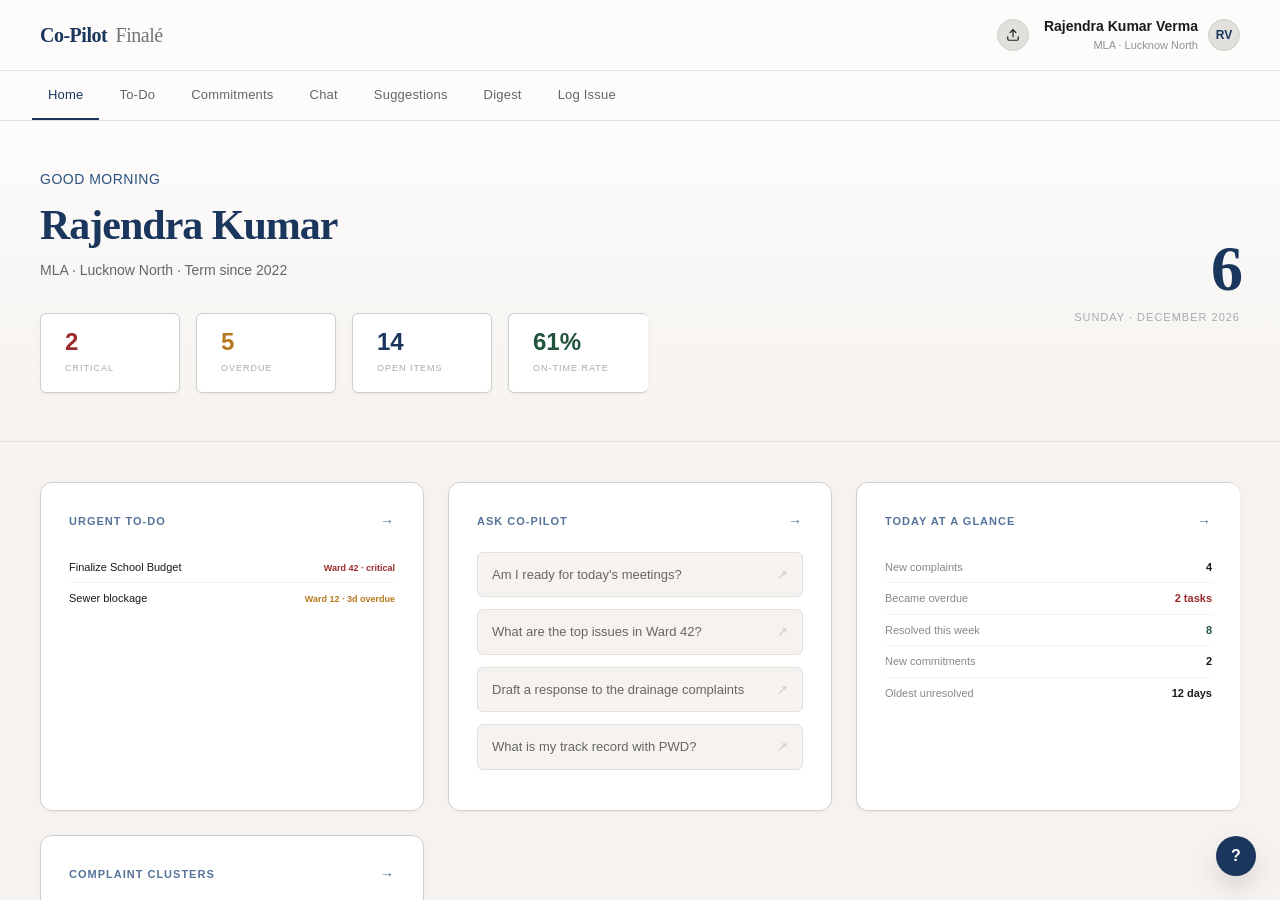
==== commit a2ae4d4d: "Transform into UI-only concept with informational side note - Intercept all API calls in `script.js`" ====
--- a/Project/index.html
+++ b/Project/index.html
@@ -5,13 +5,14 @@
   <meta charset="UTF-8">
   <meta name="viewport" content="width=device-width, initial-scale=1.0">
   <title>Co-Pilot</title>
-  <link rel="stylesheet" href="/static/style.css">
+  <link rel="icon" type="image/png" href="static/favicon.png">
+  <link rel="stylesheet" href="static/style.css">
 </head>
 
 <body>
 
   <div class="topbar">
-    <div class="logo">Co-Pilot <em>Finalé</em></div>
+    <div class="logo" onclick="goPage('home')" style="cursor: pointer;">Co-Pilot <em>Finalé</em></div>
     <div class="user-info" style="display: flex; align-items: center; gap: 15px;">
       <div onclick="goPage('upload')" style="cursor: pointer; width: 32px; height: 32px; display: flex; align-items: center; justify-content: center; border-radius: 50%; background: var(--mid); border: 1px solid var(--border); color: var(--ink);" title="Upload Meeting">
         <svg width="14" height="14" viewBox="0 0 24 24" fill="none" stroke="currentColor" stroke-width="2" stroke-linecap="round" stroke-linejoin="round"><path d="M21 15v4a2 2 0 0 1-2 2H5a2 2 0 0 1-2-2v-4"></path><polyline points="17 8 12 3 7 8"></polyline><line x1="12" y1="3" x2="12" y2="15"></line></svg>
@@ -547,7 +548,11 @@
     </div>
   </div>
 
-  <script src="/static/script.js"></script>
+  <a href="https://github.com/vassu-v/india-innovates-CivicNTech" class="ui-concept-note" target="_blank" title="this is only the ui concept to know more visit the main github">
+    ?
+  </a>
+
+  <script src="static/script.js"></script>
 </body>
 
 </html>
--- a/Project/static/style.css
+++ b/Project/static/style.css
@@ -0,0 +1,1284 @@
+    @import url('https://fonts.googleapis.com/css2?family=IBM+Plex+Sans:wght@300;400;500;600&family=IBM+Plex+Serif:ital,wght@0,400;0,600;1,400&family=IBM+Plex+Mono:wght@400;500&display=swap');
+
+    :root {
+      --ink: #1a1a1a;
+      --paper: #fdfcfb;
+      --faint: #f5f2ef;
+      --mid: #e2e0dd;
+      --border: #d1cfcc;
+      --red: #9b2c2c;
+      --amber: #b7791f;
+      --blue: #1a365d;
+      --green: #22543d;
+      --accent: #2c5282;
+
+      --shadow-sm: 0 1px 3px rgba(0,0,0,0.05);
+      --shadow-md: 0 4px 12px rgba(0,0,0,0.08);
+      --shadow-lg: 0 12px 24px rgba(0,0,0,0.12);
+
+      --radius: 6px;
+      --radius-lg: 12px;
+    }
+
+    * {
+      margin: 0;
+      padding: 0;
+      box-sizing: border-box;
+    }
+
+    body {
+      background: var(--paper);
+      color: var(--ink);
+      font-family: 'IBM Plex Sans', -apple-system, BlinkMacSystemFont, "Segoe UI", Roboto, Helvetica, Arial, sans-serif;
+      font-size: 14px;
+      line-height: 1.5;
+      height: 100vh;
+      display: flex;
+      flex-direction: column;
+      overflow: hidden;
+      -webkit-font-smoothing: antialiased;
+    }
+
+    .topbar {
+      background: var(--paper);
+      border-bottom: 1px solid var(--mid);
+      padding: 16px 40px;
+      display: flex;
+      align-items: center;
+      justify-content: space-between;
+      flex-shrink: 0;
+      z-index: 100;
+    }
+
+    .logo {
+      font-family: 'IBM Plex Serif', serif;
+      font-size: 20px;
+      font-weight: 600;
+      letter-spacing: -0.5px;
+      color: var(--blue);
+    }
+
+    .logo em {
+      font-style: normal;
+      color: var(--ink);
+      font-weight: 400;
+      opacity: 0.6;
+      margin-left: 4px;
+    }
+
+    .user-info {
+      font-size: 13px;
+      color: #666;
+      text-align: right;
+      display: flex;
+      align-items: center;
+      gap: 12px;
+    }
+
+    .user-info b {
+      color: var(--ink);
+      font-weight: 600;
+      font-size: 14px;
+    }
+
+    .nav {
+      background: var(--paper);
+      border-bottom: 1px solid var(--mid);
+      display: flex;
+      flex-shrink: 0;
+      padding: 0 32px;
+      gap: 4px;
+    }
+
+    .nav-tab {
+      padding: 14px 16px;
+      font-size: 13px;
+      font-weight: 500;
+      letter-spacing: 0.2px;
+      cursor: pointer;
+      color: #666;
+      border-bottom: 2px solid transparent;
+      transition: all 0.2s ease;
+    }
+
+    .nav-tab:hover {
+      color: var(--blue);
+      background: var(--faint);
+    }
+
+    .nav-tab.active {
+      color: var(--blue);
+      border-bottom-color: var(--blue);
+      background: transparent;
+    }
+
+    .nav-tab .badge {
+      display: inline-block;
+      margin-left: 6px;
+      padding: 1px 5px;
+      font-size: 10px;
+      font-weight: 600;
+      background: var(--red);
+      color: white;
+      border-radius: 10px;
+      vertical-align: middle;
+    }
+
+    .nav-tab.active .badge {
+      background: var(--blue);
+      color: white;
+    }
+
+    .page {
+      display: none;
+      flex: 1;
+      overflow-y: auto;
+      padding: 32px 40px;
+    }
+
+    .page.active {
+      display: block;
+    }
+
+    .page-title {
+      font-family: 'IBM Plex Serif', serif;
+      font-size: 22px;
+      font-weight: 600;
+      letter-spacing: -0.5px;
+      margin-bottom: 4px;
+    }
+
+    .page-sub {
+      font-size: 11px;
+      color: #888;
+      margin-bottom: 28px;
+    }
+
+    .sug-input-wrap {
+      display: flex;
+      gap: 12px;
+      background: var(--faint);
+      padding: 18px 22px;
+      border: 1px solid var(--mid);
+      margin-bottom: 30px;
+      align-items: center;
+      transition: all 0.3s ease;
+      box-shadow: inset 0 1px 3px rgba(0,0,0,0.02);
+    }
+    
+    .sug-input-wrap:focus-within {
+      background: var(--paper);
+      border-color: var(--ink);
+      box-shadow: 0 4px 12px rgba(0,0,0,0.05);
+    }
+
+    #sug-query, #sug-chat-input {
+      flex: 1;
+      background: transparent;
+      border: none;
+      border-bottom: 1.5px solid var(--mid);
+      color: var(--ink);
+      font-family: 'IBM Plex Sans', sans-serif;
+      font-size: 14px;
+      padding: 10px 0;
+      outline: none;
+      transition: border-color 0.3s ease;
+    }
+
+    #sug-query::placeholder, #sug-chat-input::placeholder {
+      color: #bbb;
+      font-style: italic;
+    }
+
+    #sug-query:focus, #sug-chat-input:focus {
+      border-bottom-color: var(--blue);
+    }
+
+    .sug-btn-group {
+      display: flex;
+      gap: 12px;
+      margin-top: 15px;
+      width: 100%;
+    }
+
+    .sug-btn-group .gen-btn {
+      flex: 1;
+      padding: 12px;
+      font-size: 13px;
+      letter-spacing: 0.5px;
+      border-radius: 8px;
+    }
+
+    .gen-btn.btn-alt {
+      background: transparent;
+      border: 1.5px solid var(--accent);
+      color: var(--accent);
+    }
+
+    .gen-btn.btn-alt:hover {
+      background: rgba(100, 108, 255, 0.05);
+      border-color: var(--accent);
+      transform: translateY(-2px);
+    }
+
+    .section-label {
+      font-size: 9px;
+      font-weight: 600;
+      text-transform: uppercase;
+      letter-spacing: 1.5px;
+      color: #888;
+      margin-bottom: 14px;
+      padding-top: 10px;
+      border-top: 1px solid var(--faint);
+    }
+
+    .clickable {
+      cursor: pointer;
+      transition: opacity 0.2s;
+    }
+
+    .clickable:hover {
+      opacity: 0.7;
+    }
+
+    .section-label:first-of-type {
+      margin-top: 0;
+    }
+
+    .todo-item {
+      background: white;
+      border: 1px solid var(--border);
+      border-left: 4px solid var(--border);
+      padding: 16px 20px;
+      margin-bottom: 12px;
+      display: flex;
+      justify-content: space-between;
+      align-items: center;
+      gap: 20px;
+      border-radius: var(--radius);
+      box-shadow: var(--shadow-sm);
+      transition: all 0.2s ease;
+    }
+
+    .todo-item.c {
+      border-left-color: var(--red);
+    }
+
+    .todo-item.u {
+      border-left-color: var(--amber);
+    }
+
+    .todo-item.n {
+      border-left-color: var(--blue);
+    }
+
+    .todo-item.l {
+      border-left-color: var(--mid);
+    }
+
+    .todo-item:hover {
+      background: var(--faint);
+      transform: translateX(4px);
+      border-color: var(--accent);
+    }
+
+    .todo-text {
+      font-size: 12px;
+      font-weight: 500;
+      margin-bottom: 3px;
+    }
+
+    .todo-meta {
+      font-size: 11px;
+      color: #999;
+    }
+
+    .todo-right {
+      text-align: right;
+      flex-shrink: 0;
+    }
+
+    .tag {
+      display: inline-block;
+      font-size: 9px;
+      font-weight: 600;
+      letter-spacing: 1px;
+      text-transform: uppercase;
+      padding: 2px 6px;
+      border: 1px solid currentColor;
+    }
+
+    .tag.red {
+      color: var(--red);
+    }
+
+    .tag.amber {
+      color: var(--amber);
+    }
+
+    .tag.blue {
+      color: var(--blue);
+    }
+
+    .tag.grey {
+      color: #aaa;
+    }
+
+    .tag.green {
+      color: var(--green);
+    }
+
+    .overdue {
+      font-size: 10px;
+      color: var(--red);
+      margin-top: 4px;
+    }
+
+    .due {
+      font-size: 10px;
+      color: var(--amber);
+      margin-top: 4px;
+    }
+
+    .stats-row {
+      display: grid;
+      grid-template-columns: repeat(3, 1fr);
+      gap: 20px;
+      margin-bottom: 32px;
+    }
+
+    .stat-box {
+      background: white;
+      border: 1px solid var(--border);
+      border-radius: var(--radius);
+      padding: 24px;
+      box-shadow: var(--shadow-sm);
+    }
+
+    .stat-num {
+      font-family: 'IBM Plex Serif', serif;
+      font-size: 36px;
+      font-weight: 600;
+      line-height: 1;
+      margin-bottom: 6px;
+    }
+
+    .stat-num.red {
+      color: var(--red);
+    }
+
+    .stat-num.green {
+      color: var(--green);
+    }
+
+    .stat-num.blue {
+      color: var(--blue);
+    }
+
+    .stat-lbl {
+      font-size: 10px;
+      letter-spacing: 1px;
+      text-transform: uppercase;
+      color: #888;
+    }
+
+    .bar-wrap {
+      margin-bottom: 28px;
+    }
+
+    .bar {
+      height: 3px;
+      background: var(--faint);
+      margin-bottom: 6px;
+    }
+
+    .bar-fill {
+      height: 100%;
+      background: var(--blue);
+    }
+
+    .bar-labels {
+      display: flex;
+      justify-content: space-between;
+      font-size: 10px;
+      color: #888;
+    }
+
+    .pattern-list {
+      border-top: 1px solid var(--faint);
+    }
+
+    .pattern {
+      padding: 10px 0;
+      border-bottom: 1px solid var(--faint);
+      font-size: 11px;
+      display: flex;
+      gap: 10px;
+      align-items: flex-start;
+    }
+
+    .pdot {
+      width: 6px;
+      height: 6px;
+      margin-top: 5px;
+      flex-shrink: 0;
+    }
+
+    .chat-wrap {
+      display: flex;
+      flex-direction: column;
+      height: calc(100vh - 45px - 42px - 120px);
+    }
+
+    .chat-log {
+      flex: 1;
+      overflow-y: auto;
+      margin-bottom: 16px;
+    }
+
+    .msg {
+      margin-bottom: 20px;
+    }
+
+    .msg-from {
+      font-size: 9px;
+      letter-spacing: 1.5px;
+      text-transform: uppercase;
+      color: #aaa;
+      margin-bottom: 6px;
+    }
+
+    .bubble {
+      padding: 16px 20px;
+      font-size: 14px;
+      line-height: 1.6;
+      max-width: 82%;
+      border-radius: var(--radius-lg);
+      box-shadow: var(--shadow-sm);
+    }
+
+    .bubble.you {
+      background: var(--blue);
+      color: white;
+      margin-left: auto;
+      border-bottom-right-radius: 4px;
+    }
+
+    .bubble.ai {
+      background: white;
+      border: 1px solid var(--border);
+      border-bottom-left-radius: 4px;
+      color: var(--ink);
+    }
+
+    .sources {
+      margin-top: 8px;
+      font-size: 10px;
+      color: #aaa;
+      max-width: 82%;
+    }
+
+    .src-chip {
+      display: inline-block;
+      border: 1px solid var(--mid);
+      padding: 2px 7px;
+      margin: 2px 3px 2px 0;
+      font-size: 10px;
+      color: #888;
+    }
+
+    .chat-input-row {
+      display: flex;
+      border-top: 2px solid var(--ink);
+      padding-top: 14px;
+    }
+
+    .chat-input {
+      flex: 1;
+      background: var(--faint);
+      border: 1px solid var(--mid);
+      border-right: none;
+      padding: 10px 14px;
+      font-family: 'IBM Plex Sans', sans-serif;
+      font-size: 14px;
+      color: var(--ink);
+      outline: none;
+    }
+
+    .chat-input:focus {
+      border-color: var(--ink);
+    }
+
+    .chat-send {
+      background: var(--ink);
+      color: var(--paper);
+      border: none;
+      padding: 10px 18px;
+      font-family: 'IBM Plex Sans', sans-serif;
+      font-size: 12px;
+      font-weight: 600;
+      letter-spacing: 0.5px;
+      text-transform: uppercase;
+      cursor: pointer;
+    }
+
+    .chat-send:hover {
+      background: var(--blue);
+    }
+
+    .suggestion {
+      background: white;
+      border: 1px solid var(--border);
+      border-left: 5px solid var(--mid);
+      padding: 24px;
+      margin-bottom: 16px;
+      border-radius: var(--radius-lg);
+      box-shadow: var(--shadow-sm);
+      transition: all 0.3s ease;
+    }
+
+    .suggestion:hover {
+      transform: scale(1.01);
+      box-shadow: var(--shadow-md);
+    }
+
+    .suggestion.critical {
+      border-left-color: var(--red);
+    }
+
+    .suggestion.urgent {
+      border-left-color: var(--amber);
+    }
+
+    .suggestion.normal {
+      border-left-color: var(--blue);
+    }
+
+    .sug-title {
+      font-weight: 600;
+      font-size: 12px;
+      margin-bottom: 6px;
+    }
+
+    .sug-body {
+      font-size: 11px;
+      color: #555;
+      line-height: 1.6;
+    }
+
+    .gen-btn {
+      display: inline-block;
+      background: var(--ink);
+      color: var(--paper);
+      border: none;
+      padding: 10px 20px;
+      font-family: 'IBM Plex Sans', sans-serif;
+      font-size: 12px;
+      font-weight: 600;
+      letter-spacing: 0.5px;
+      text-transform: uppercase;
+      cursor: pointer;
+      margin-bottom: 24px;
+      border-radius: var(--radius);
+      transition: all 0.2s ease;
+    }
+
+    .gen-btn:hover {
+      background: var(--blue);
+    }
+
+    .digest-date {
+      font-family: 'IBM Plex Serif', serif;
+      font-size: 16px;
+      font-weight: 600;
+      margin-bottom: 20px;
+    }
+
+    .d-row {
+      display: flex;
+      justify-content: space-between;
+      align-items: baseline;
+      padding: 8px 0;
+      border-bottom: 1px solid var(--faint);
+      font-size: 12px;
+      gap: 20px;
+    }
+
+    .d-row:last-child {
+      border-bottom: none;
+    }
+
+    .d-key {
+      color: #888;
+    }
+
+    .d-val {
+      font-weight: 600;
+      text-align: right;
+    }
+
+    .d-val.red {
+      color: var(--red);
+    }
+
+    .d-val.green {
+      color: var(--green);
+    }
+
+    .d-val.amber {
+      color: var(--amber);
+    }
+
+    .digest-toggle {
+      display: flex;
+      margin-bottom: 24px;
+      border: 1px solid var(--ink);
+      width: fit-content;
+    }
+
+    .d-toggle-btn {
+      padding: 7px 18px;
+      font-size: 11px;
+      letter-spacing: 0.5px;
+      text-transform: uppercase;
+      cursor: pointer;
+      color: #888;
+      background: none;
+      border: none;
+      font-family: 'IBM Plex Sans', sans-serif;
+      font-weight: 600;
+    }
+
+    .d-toggle-btn.active {
+      background: var(--ink);
+      color: var(--paper);
+    }
+
+    .upload-zone {
+      border: 2px dashed var(--mid);
+      padding: 36px;
+      text-align: center;
+      margin-bottom: 24px;
+      cursor: pointer;
+    }
+
+    .upload-zone:hover {
+      border-color: var(--ink);
+      background: var(--faint);
+    }
+
+    .upload-icon {
+      font-size: 28px;
+      margin-bottom: 10px;
+    }
+
+    .upload-label {
+      font-size: 13px;
+      font-weight: 500;
+      margin-bottom: 6px;
+    }
+
+    .upload-sub {
+      font-size: 11px;
+      color: #888;
+    }
+
+    .upload-type-row {
+      display: grid;
+      grid-template-columns: 1fr 1fr 1fr;
+      gap: 10px;
+      margin-bottom: 28px;
+    }
+
+    .upload-type {
+      background: white;
+      border: 1px solid var(--border);
+      border-radius: var(--radius);
+      padding: 20px;
+      cursor: pointer;
+      text-align: center;
+      transition: all 0.2s ease;
+    }
+
+    .upload-type:hover {
+      border-color: var(--blue);
+      background: var(--faint);
+    }
+
+    .upload-type.selected {
+      border-color: var(--blue);
+      border-width: 2px;
+      box-shadow: var(--shadow-sm);
+    }
+
+    .upload-type-icon {
+      font-size: 18px;
+      margin-bottom: 6px;
+    }
+
+    .upload-type-name {
+      font-size: 11px;
+      font-weight: 600;
+      margin-bottom: 2px;
+    }
+
+    .upload-type-desc {
+      font-size: 10px;
+      color: #888;
+    }
+
+    .field-row {
+      margin-bottom: 14px;
+    }
+
+    .field-label {
+      font-size: 10px;
+      letter-spacing: 1px;
+      text-transform: uppercase;
+      color: #888;
+      margin-bottom: 6px;
+    }
+
+    .field-input {
+      width: 100%;
+      background: var(--faint);
+      border: 1px solid var(--mid);
+      padding: 9px 12px;
+      font-family: 'IBM Plex Sans', sans-serif;
+      font-size: 14px;
+      color: var(--ink);
+      outline: none;
+      border-radius: var(--radius);
+    }
+
+    .field-input:focus {
+      border-color: var(--ink);
+    }
+
+    select.field-input {
+      cursor: pointer;
+    }
+
+    .submit-btn {
+      background: var(--ink);
+      color: var(--paper);
+      border: none;
+      padding: 11px 24px;
+      font-family: 'IBM Plex Sans', sans-serif;
+      font-size: 12px;
+      font-weight: 600;
+      letter-spacing: 0.5px;
+      text-transform: uppercase;
+      cursor: pointer;
+      margin-top: 8px;
+      border-radius: var(--radius);
+      transition: all 0.2s ease;
+    }
+
+    .submit-btn:hover {
+      background: var(--blue);
+    }
+
+    .uploaded-list {
+      margin-top: 28px;
+    }
+
+    .uploaded-item {
+      display: flex;
+      justify-content: space-between;
+      align-items: center;
+      padding: 10px 0;
+      border-bottom: 1px solid var(--faint);
+      font-size: 11px;
+    }
+
+    .uploaded-item:last-child {
+      border-bottom: none;
+    }
+
+    .uploaded-name {
+      font-weight: 500;
+      margin-bottom: 2px;
+    }
+
+    .uploaded-meta {
+      font-size: 10px;
+      color: #aaa;
+    }
+
+    .status-chip {
+      font-size: 9px;
+      letter-spacing: 1px;
+      padding: 2px 7px;
+      text-transform: uppercase;
+      font-weight: 600;
+      border: 1px solid currentColor;
+      flex-shrink: 0;
+    }
+
+    .status-chip.done {
+      color: var(--green);
+    }
+
+    .status-chip.proc {
+      color: var(--amber);
+    }
+
+    .two-col {
+      display: grid;
+      grid-template-columns: 1fr 1fr;
+      gap: 14px;
+    }
+
+    .full-col {
+      grid-column: 1 / -1;
+    }
+
+    textarea.field-input {
+      resize: vertical;
+      min-height: 90px;
+      line-height: 1.6;
+    }
+
+    .issue-list {
+      margin-top: 28px;
+    }
+
+    .issue-item {
+      background: white;
+      border: 1px solid var(--border);
+      border-left: 4px solid var(--border);
+      padding: 16px 20px;
+      margin-bottom: 12px;
+      display: flex;
+      justify-content: space-between;
+      align-items: center;
+      gap: 16px;
+      border-radius: var(--radius);
+      box-shadow: var(--shadow-sm);
+      transition: all 0.2s ease;
+    }
+
+    .issue-item.open {
+      border-left-color: var(--red);
+    }
+
+    .issue-item.prog {
+      border-left-color: var(--amber);
+    }
+
+    .issue-item.closed {
+      border-left-color: var(--green);
+    }
+
+    .issue-item:hover {
+      border-color: var(--accent);
+      background: var(--faint);
+    }
+
+    .issue-text {
+      font-size: 12px;
+      font-weight: 500;
+      margin-bottom: 3px;
+    }
+
+    .issue-meta {
+      font-size: 11px;
+      color: #999;
+    }
+
+    ::-webkit-scrollbar {
+      width: 3px;
+    }
+
+    ::-webkit-scrollbar-track {
+      background: transparent;
+    }
+
+    ::-webkit-scrollbar-thumb {
+      background: var(--mid);
+    }
+
+    /* ── HOMEPAGE ── */
+    #page-home {
+      padding: 0;
+      display: none;
+      flex-direction: column;
+    }
+
+    #page-home.active {
+      display: flex;
+    }
+
+    .home-hero {
+      padding: 48px 40px;
+      background: linear-gradient(to bottom, var(--paper), var(--faint));
+      border-bottom: 1px solid var(--mid);
+      display: grid;
+      grid-template-columns: 1fr auto;
+      gap: 40px;
+      align-items: center;
+    }
+
+    .home-greeting {
+      font-size: 14px;
+      font-weight: 500;
+      letter-spacing: 0.5px;
+      text-transform: uppercase;
+      color: var(--accent);
+      margin-bottom: 12px;
+    }
+
+    .home-name {
+      font-family: 'IBM Plex Serif', serif;
+      font-size: 42px;
+      font-weight: 600;
+      letter-spacing: -1px;
+      line-height: 1.1;
+      margin-bottom: 12px;
+      color: var(--blue);
+    }
+
+    .home-name em {
+      font-style: italic;
+      color: var(--blue);
+    }
+
+    .home-meta {
+      font-size: 14px;
+      color: #666;
+      margin-bottom: 32px;
+    }
+
+    .home-quick-stats {
+      display: flex;
+      gap: 16px;
+      width: fit-content;
+    }
+
+    .hqs {
+      padding: 16px 24px;
+      background: white;
+      border: 1px solid var(--border);
+      border-radius: var(--radius);
+      text-align: left;
+      min-width: 140px;
+      box-shadow: var(--shadow-sm);
+    }
+
+    .hqs:last-child {
+      border-right: none;
+    }
+
+    .hqs-num {
+      font-family: 'IBM Plex Sans', sans-serif;
+      font-size: 24px;
+      font-weight: 600;
+      line-height: 1;
+      margin-bottom: 8px;
+    }
+
+    .hqs-num.red {
+      color: var(--red);
+    }
+
+    .hqs-num.amber {
+      color: var(--amber);
+    }
+
+    .hqs-num.blue {
+      color: var(--blue);
+    }
+
+    .hqs-num.green {
+      color: var(--green);
+    }
+
+    .hqs-lbl {
+      font-size: 9px;
+      letter-spacing: 1px;
+      text-transform: uppercase;
+      color: #aaa;
+    }
+
+    .home-date-block {
+      text-align: right;
+    }
+
+    .home-big-date {
+      font-family: 'IBM Plex Serif', serif;
+      font-size: 64px;
+      font-weight: 600;
+      letter-spacing: -3px;
+      line-height: 1;
+      color: var(--blue);
+      margin-bottom: 8px;
+    }
+
+    .home-day {
+      font-size: 11px;
+      color: #aaa;
+      letter-spacing: 1px;
+      text-transform: uppercase;
+      text-align: right;
+    }
+
+    /* home grid */
+    .home-grid {
+      display: grid;
+      grid-template-columns: repeat(auto-fill, minmax(320px, 1fr));
+      gap: 24px;
+      padding: 40px;
+      background: var(--faint);
+      flex: 1;
+    }
+
+    .home-card {
+      background: white;
+      border: 1px solid var(--border);
+      border-radius: var(--radius-lg);
+      padding: 28px;
+      cursor: pointer;
+      transition: all 0.2s ease;
+      box-shadow: var(--shadow-sm);
+      display: flex;
+      flex-direction: column;
+    }
+
+    .home-card:hover {
+      transform: translateY(-4px);
+      box-shadow: var(--shadow-md);
+      border-color: var(--accent);
+    }
+
+    .home-card:nth-child(3n) {
+      border-right: none;
+    }
+
+    .home-card-label {
+      font-size: 11px;
+      font-weight: 600;
+      letter-spacing: 1px;
+      text-transform: uppercase;
+      color: var(--accent);
+      margin-bottom: 20px;
+      display: flex;
+      align-items: center;
+      justify-content: space-between;
+      opacity: 0.8;
+    }
+
+    .home-card-label span {
+      font-size: 14px;
+    }
+
+    .home-urgent-item {
+      padding: 7px 0;
+      border-bottom: 1px solid var(--faint);
+      font-size: 11px;
+      display: flex;
+      justify-content: space-between;
+      align-items: baseline;
+      gap: 10px;
+    }
+
+    .home-urgent-item:last-child {
+      border-bottom: none;
+    }
+
+    .hui-text {
+      white-space: nowrap;
+      overflow: hidden;
+      text-overflow: ellipsis;
+      max-width: 200px;
+    }
+
+    .hui-tag {
+      font-size: 9px;
+      color: var(--red);
+      font-weight: 600;
+      flex-shrink: 0;
+    }
+
+    .hui-tag.amber {
+      color: var(--amber);
+    }
+
+    .home-pattern {
+      padding: 7px 0;
+      border-bottom: 1px solid var(--faint);
+      font-size: 11px;
+      display: flex;
+      gap: 8px;
+      align-items: flex-start;
+    }
+
+    .home-pattern:last-child {
+      border-bottom: none;
+    }
+
+    .home-digest-row {
+      display: flex;
+      justify-content: space-between;
+      padding: 7px 0;
+      border-bottom: 1px solid var(--faint);
+      font-size: 11px;
+    }
+
+    .home-digest-row:last-child {
+      border-bottom: none;
+    }
+
+    .hdr-key {
+      color: #888;
+    }
+
+    .hdr-val {
+      font-weight: 600;
+    }
+
+    .hdr-val.red {
+      color: var(--red);
+    }
+
+    .hdr-val.green {
+      color: var(--green);
+    }
+
+    .hdr-val.amber {
+      color: var(--amber);
+    }
+
+    .home-chat-prompt {
+      display: flex;
+      align-items: center;
+      gap: 12px;
+      background: var(--faint);
+      border: 1px solid var(--mid);
+      border-radius: var(--radius);
+      padding: 12px 14px;
+      margin-bottom: 12px;
+      cursor: pointer;
+      font-size: 13px;
+      color: #666;
+      transition: all 0.2s ease;
+    }
+
+    .home-chat-prompt:hover {
+      border-color: var(--blue);
+      color: var(--blue);
+      background: white;
+      transform: translateX(4px);
+    }
+
+    .home-chat-prompt-arrow {
+      margin-left: auto;
+      color: #ccc;
+    }
+
+    .home-offline-bar {
+      border-top: 1px solid var(--mid);
+      padding: 8px 24px;
+      display: flex;
+      align-items: center;
+      gap: 20px;
+      font-size: 10px;
+      color: #aaa;
+      background: var(--faint);
+      flex-shrink: 0;
+    }
+
+    .offline-dot {
+      width: 6px;
+      height: 6px;
+      background: var(--green);
+      border-radius: 0;
+      display: inline-block;
+      margin-right: 5px;
+    }
+
+.trace-dropdown {
+    border: 1px solid var(--border);
+    background: var(--faint);
+    border-radius: var(--radius);
+    margin-top: 10px;
+    overflow: hidden;
+}
+
+.trace-header {
+    padding: 12px 16px;
+    cursor: pointer;
+    display: flex;
+    justify-content: space-between;
+    align-items: center;
+    font-size: 12px;
+    font-weight: 600;
+    color: var(--blue);
+    background: white;
+    border-bottom: 1px solid var(--border);
+}
+
+.trace-content {
+    padding: 20px;
+    max-height: 400px;
+    overflow-y: auto;
+    background: var(--faint);
+}
+
+.trace-entry {
+    margin-bottom: 12px;
+    border-bottom: 1px solid var(--mid);
+    padding-bottom: 8px;
+}
+
+.trace-entry:last-child {
+    margin-bottom: 0;
+    border-bottom: none;
+    padding-bottom: 0;
+}
+
+.trace-meta {
+    font-size: 9px;
+    text-transform: uppercase;
+    color: #888;
+    margin-bottom: 4px;
+}
+
+.trace-text {
+    font-size: 11px;
+    color: var(--ink);
+    line-height: 1.5;
+}
+
+.trace-tool {
+    font-size: 10px;
+    color: var(--blue);
+    margin-top: 6px;
+    font-style: italic;
+}
+
+.ui-concept-note {
+    position: fixed;
+    bottom: 24px;
+    right: 24px;
+    width: 40px;
+    height: 40px;
+    background: var(--blue);
+    color: white;
+    border-radius: 50%;
+    display: flex;
+    align-items: center;
+    justify-content: center;
+    text-decoration: none;
+    font-weight: 600;
+    font-size: 16px;
+    box-shadow: var(--shadow-lg);
+    z-index: 1000;
+    transition: all 0.3s cubic-bezier(0.175, 0.885, 0.32, 1.275);
+    cursor: pointer;
+}
+
+.ui-concept-note:hover {
+    transform: scale(1.1) rotate(15deg);
+    background: var(--ink);
+}
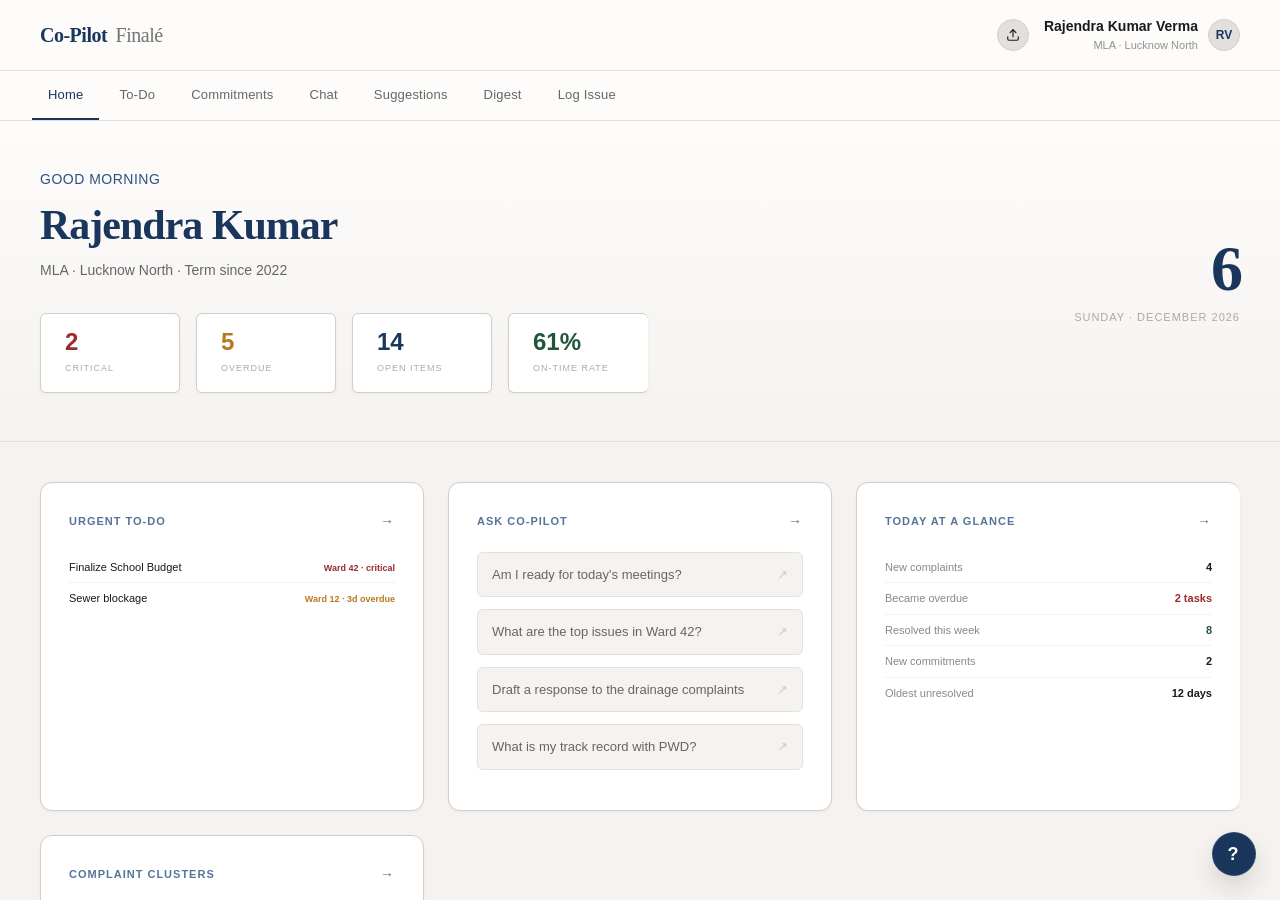
==== commit 150e343a: "Create UI-only concept branch with expanding info note - Created a pure UI demonstration by removing" ====
--- a/Project/index.html
+++ b/Project/index.html
@@ -548,8 +548,9 @@
     </div>
   </div>
 
-  <a href="https://github.com/vassu-v/india-innovates-CivicNTech" class="ui-concept-note" target="_blank" title="this is only the ui concept to know more visit the main github">
-    ?
+  <a href="https://github.com/vassu-v/india-innovates-CivicNTech" class="ui-concept-note" target="_blank">
+    <span class="uic-text">This is only the UI concept. Visit GitHub for more.</span>
+    <span class="uic-icon">?</span>
   </a>
 
   <script src="static/script.js"></script>
--- a/Project/static/style.css
+++ b/Project/static/style.css
@@ -1261,24 +1261,60 @@
     position: fixed;
     bottom: 24px;
     right: 24px;
-    width: 40px;
-    height: 40px;
+    height: 44px;
+    width: 44px;
     background: var(--blue);
     color: white;
-    border-radius: 50%;
+    border-radius: 22px;
+    display: flex;
+    align-items: center;
+    justify-content: flex-end;
+    text-decoration: none;
+    box-shadow: var(--shadow-lg);
+    z-index: 1000;
+    transition: all 0.4s cubic-bezier(0.19, 1, 0.22, 1);
+    cursor: pointer;
+    overflow: hidden;
+    padding: 0;
+    border: 1px solid rgba(255,255,255,0.1);
+}
+
+.uic-text {
+    font-size: 12px;
+    font-weight: 500;
+    white-space: nowrap;
+    opacity: 0;
+    transform: translateX(20px);
+    transition: all 0.3s ease;
+    margin-right: 0;
+    width: 0;
+    pointer-events: none;
+}
+
+.uic-icon {
+    width: 44px;
+    height: 44px;
     display: flex;
     align-items: center;
     justify-content: center;
-    text-decoration: none;
     font-weight: 600;
-    font-size: 16px;
-    box-shadow: var(--shadow-lg);
-    z-index: 1000;
-    transition: all 0.3s cubic-bezier(0.175, 0.885, 0.32, 1.275);
-    cursor: pointer;
+    font-size: 18px;
+    flex-shrink: 0;
 }
 
 .ui-concept-note:hover {
-    transform: scale(1.1) rotate(15deg);
+    width: 360px;
     background: var(--ink);
+    padding-left: 24px;
 }
+
+.ui-concept-note:hover .uic-text {
+    opacity: 1;
+    transform: translateX(0);
+    width: auto;
+    margin-right: 8px;
+}
+
+.ui-concept-note:hover .uic-icon {
+    transform: rotate(360deg);
+}
